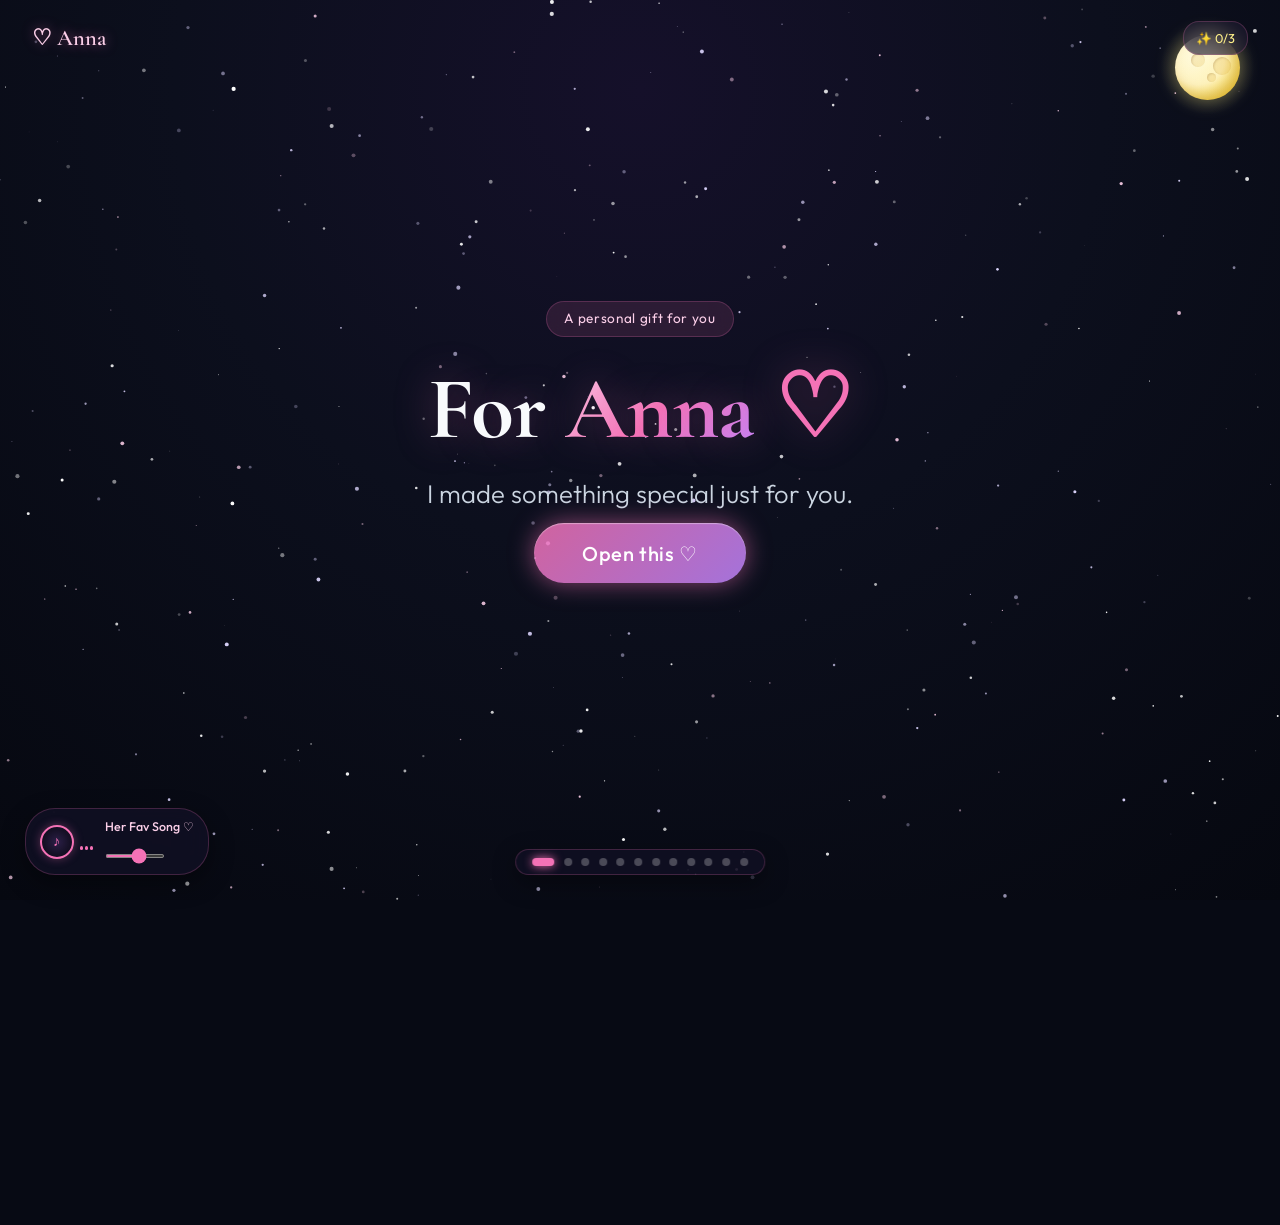
==== index.html @ 8886d435 "Add files via upload" ====
<!DOCTYPE html>
<html lang="en">
<head>
  <meta charset="UTF-8">
  <meta name="viewport" content="width=device-width, initial-scale=1.0, maximum-scale=5.0">
  <meta name="description" content="A romantic interactive universe created with love for Anna.">
  <title>For Anna ♡</title>

  
  <link rel="preconnect" href="https://fonts.googleapis.com">
  <link rel="preconnect" href="https://fonts.gstatic.com" crossorigin>
  <link href="https://fonts.googleapis.com/css2?family=Cormorant+Garamond:ital,wght@0,400;0,600;0,700;1,400&family=Outfit:wght@300;400;500;600&family=Sacramento&display=swap" rel="stylesheet">

  <link rel="stylesheet" href="style.css">
  <link rel="icon" href="data:image/svg+xml,<svg xmlns='http://www.w3.org/2000/svg' viewBox='0 0 100 100'><text y='.9em' font-size='90'>💖</text></svg>">
</head>
<body>

  
  <canvas id="universe-canvas" aria-hidden="true"></canvas>

  
  <div class="ambient-moon" id="global-moon" title="Click me..." role="button" tabindex="0" aria-label="Glowing Moon">
    <div class="moon-body">
      <div class="crater c1"></div>
      <div class="crater c2"></div>
      <div class="crater c3"></div>
    </div>
    <div class="moon-halo"></div>
    <div class="moon-easter-sparkle" id="moon-sparkle"></div>
  </div>

  
  <header class="site-header" id="site-header">
    <div class="header-left">
      <span class="header-logo" id="header-logo" title="Our little universe">♡ <span class="gf-name-slot">Anna</span></span>
    </div>
    <div class="header-right">
      <button class="nav-btn prev-btn hidden" id="prev-scene-btn" aria-label="Previous scene" title="Go back">
        <svg viewBox="0 0 24 24" width="18" height="18" fill="none" stroke="currentColor" stroke-width="2" stroke-linecap="round" stroke-linejoin="round">
          <polyline points="15 18 9 12 15 6"></polyline>
        </svg>
        <span>Back</span>
      </button>
      <div class="easter-tracker" id="easter-tracker" title="Secret Easter eggs discovered">
        <span>✨</span> <span id="easter-count">0</span>/3
      </div>
    </div>
  </header>

  
  <div class="music-player" id="music-player" aria-label="Background Music Player">
    <div class="music-disc-wrap" id="music-toggle-btn" role="button" tabindex="0" aria-label="Play or pause music" title="Toggle music">
      <div class="music-disc" id="music-disc">
        <span class="disc-heart">♪</span>
      </div>
      <div class="equalizer-bars" id="equalizer-bars">
        <span class="bar b1"></span>
        <span class="bar b2"></span>
        <span class="bar b3"></span>
      </div>
    </div>
    <div class="music-details" id="music-details">
      <span class="song-title" id="song-title">Our Melody ♡</span>
      <div class="volume-slider-wrap">
        <input type="range" id="volume-slider" min="0" max="1" step="0.05" value="0.6" aria-label="Volume">
      </div>
    </div>
  </div>

  
  <audio id="bg-audio" preload="auto" loop></audio>

  
  <main id="scene-viewport">

    
    <section class="scene active" id="scene-landing" data-scene="1">
      <div class="scene-inner landing-inner">
        <div class="sparkle-badge">A personal gift for you</div>
        <h1 class="landing-title">
          For <span class="gf-name-slot text-gradient">Anna</span> <span class="heart-pulse">♡</span>
        </h1>
        <p class="landing-subtitle">I made something special just for you.</p>
        
        <button class="glow-button open-btn" id="start-experience-btn" aria-label="Open experience">
          <span class="btn-glow"></span>
          <span class="btn-text">Open this ♡</span>
        </button>
      </div>
    </section>

    
    <section class="scene" id="scene-hearts" data-scene="2">
      <div class="scene-inner">
        <div class="scene-heading-wrap">
          <span class="scene-kicker">Heart by heart</span>
          <h2 class="scene-title">
            <span class="text-gradient">Lovie</span><br>
            Do you know how much I love you?
          </h2>
          <p class="scene-desc">Click each tiles to reveal a little piece of my love.</p>
          <div class="hearts-counter" id="hearts-counter">
            Hearts revealed: <span id="hearts-clicked-count">0</span> / <span id="hearts-total-count">8</span>
          </div>
        </div>

        <div class="floating-hearts-grid" id="floating-hearts-grid">
          
        </div>

        <div class="scene-message-banner hidden" id="hearts-completed-banner">
          <p class="banner-text">Okay... We are Ready to move forward ♡</p>
          <button class="glow-button next-btn" id="hearts-next-btn">
            <span>Yayyyy Lessgooo! ♡</span>
          </button>
        </div>
      </div>
    </section>

    
    <section class="scene" id="scene-question" data-scene="3">
      <div class="scene-inner question-inner">
        <span class="scene-kicker">A very serious question</span>
        <h3 class="question-title">Will you stay with me forever?</h3>
        <p class="question-subtext">Take your time... though there's really only one right answer ദ്ദി( •̀⩊< )</p>

        <div class="buttons-arena" id="buttons-arena">
          <button class="glow-button choice-btn yes-btn" id="btn-yes" aria-label="Yes, I will stay with you">
            <span class="btn-glow"></span>
            <span class="btn-content">YES ♡</span>
          </button>

          <button class="choice-btn no-btn" id="btn-no" aria-label="No button (playful runaway)">
            NO
          </button>
        </div>

        
        <div class="celebration-box hidden" id="celebration-box">
          <div class="celebration-sparkles">
            <span class="kaomoji-face kaomoji-normal">( ˶• ⩊ •˶ ) ♡</span>
            <span class="kaomoji-face kaomoji-wink">  ( ˶• ⩊ < )✧ ♡</span>
          </div>
          <h3 class="celebration-title">Good choice. ♡</h3>
          <p class="celebration-text">I'd choose you too. Every single time.</p>
          <button class="glow-button next-btn" id="question-next-btn">
            <span>Awwwww →</span>
          </button>
        </div>
      </div>
    </section>

    
    <section class="scene" id="scene-night-sky" data-scene="4">
      <div class="scene-inner sky-inner">
        <div class="scene-heading-wrap">
          <span class="scene-kicker">Look up</span>
          <h2 class="scene-title">Our Starlight Universe</h2>
          <p class="scene-desc">The night sky is filled with quiet messages for you.</p>
        </div>

        
        <div class="constellation-arena" id="constellation-arena">
          <canvas id="constellation-canvas"></canvas>
          <div class="star-nodes-container" id="star-nodes-container">
            
          </div>
        </div>

        
        <div class="star-message-card hidden" id="star-message-card">
          <div class="star-card-glow"></div>
          <button class="card-close-btn" id="star-card-close" aria-label="Close message">✕</button>
          <div class="star-card-type" id="star-card-type">Starlight Whisper</div>
          <p class="star-card-text" id="star-card-text">"Click a star to read its secret."</p>
        </div>

        <div class="sky-nav-wrap">
          <button class="glow-button next-btn" id="sky-next-btn">
            <span>Walk with me into the night →</span>
          </button>
        </div>
      </div>
    </section>

    
    <section class="scene" id="scene-together" data-scene="5">
      <div class="scene-inner together-inner">
        <div class="scene-heading-wrap">
          <span class="scene-kicker">A quiet daydream</span>
          <h2 class="scene-title">If we were together right now...</h2>
          <p class="scene-desc">Touch anything around us to see what I'd do.</p>
        </div>

        
        <div class="park-landscape" id="park-landscape">
          
          <div class="park-hotspot hotspot-moon" data-target="moon" title="The Moon" role="button" tabindex="0">
            <span class="hotspot-pulse"></span>
            <span class="hotspot-label">🌙 Moon</span>
          </div>

          
          <div class="park-hotspot hotspot-stars" data-target="stars" title="The Night Sky" role="button" tabindex="0">
            <span class="hotspot-pulse"></span>
            <span class="hotspot-label">✨ Stars</span>
          </div>

          
          <div class="park-hotspot hotspot-lamp" data-target="lamp" title="The Lamppost" role="button" tabindex="0">
            <div class="lamp-light-cone"></div>
            <span class="hotspot-pulse"></span>
            <span class="hotspot-label">💡 Warm Lamp</span>
          </div>

          
          <div class="park-hotspot hotspot-bench" data-target="bench" title="The Bench" role="button" tabindex="0">
            <span class="hotspot-pulse"></span>
            <span class="hotspot-label">🪑 Our Bench</span>
          </div>

          
          <div class="park-hotspot hotspot-beside" data-target="beside" title="Beside Me" role="button" tabindex="0">
            <span class="hotspot-pulse"></span>
            <span class="hotspot-label">💫 Beside Me</span>
          </div>

          
          <div class="park-hotspot hotspot-flowers" data-target="flowers" title="Night Flowers" role="button" tabindex="0">
            <span class="hotspot-pulse"></span>
            <span class="hotspot-label">🌸 Night Blossoms</span>
          </div>

          
          <div class="park-illustration" aria-hidden="true">
            <svg class="park-svg" viewBox="0 0 600 320" preserveAspectRatio="xMidYMid meet">
              <defs>
                <linearGradient id="lampGlow" x1="0%" y1="0%" x2="0%" y2="100%">
                  <stop offset="0%" stop-color="#ffe699" stop-opacity="0.45"/>
                  <stop offset="100%" stop-color="#ffe699" stop-opacity="0"/>
                </linearGradient>
                <linearGradient id="groundGrad" x1="0%" y1="0%" x2="0%" y2="100%">
                  <stop offset="0%" stop-color="#161b33"/>
                  <stop offset="100%" stop-color="#0b0f19"/>
                </linearGradient>
              </defs>

              
              <path d="M0,240 Q150,220 300,235 T600,225 L600,320 L0,320 Z" fill="url(#groundGrad)"/>
              
              
              <path d="M120,245 L120,70 Q120,50 145,50 L155,50" stroke="#4a5568" stroke-width="4" fill="none" stroke-linecap="round"/>
              <ellipse cx="155" cy="50" rx="10" ry="6" fill="#ffe699"/>
              
              <polygon points="135,55 70,250 240,250 175,55" fill="url(#lampGlow)"/>

              
              <rect x="230" y="195" width="160" height="8" rx="3" fill="#8c6d58"/>
              <rect x="230" y="208" width="160" height="8" rx="3" fill="#755a46"/>
              <rect x="230" y="222" width="160" height="6" rx="2" fill="#5f4634"/>
              
              <rect x="245" y="222" width="6" height="28" fill="#3a4052"/>
              <rect x="370" y="222" width="6" height="28" fill="#3a4052"/>

              
              
              <ellipse cx="295" cy="168" rx="11" ry="12" fill="#1b213b"/>
              <path d="M280,180 Q295,178 308,180 L310,215 Q295,218 280,215 Z" fill="#1b213b"/>
              
              <path d="M285,190 Q305,183 325,188 Q332,192 328,198" stroke="#1b213b" stroke-width="5" fill="none" stroke-linecap="round"/>

              
              <ellipse cx="320" cy="172" rx="10" ry="11" fill="#2d2242"/>
              
              <path d="M322,165 Q335,175 330,195 Q325,190 322,175" fill="#2d2242"/>
              <path d="M308,183 Q320,180 332,183 L330,215 Q320,217 308,215 Z" fill="#2d2242"/>

              
              <circle cx="180" cy="180" r="2.5" fill="#ffe082" class="firefly ff1"/>
              <circle cx="210" cy="140" r="2" fill="#ffe082" class="firefly ff2"/>
              <circle cx="390" cy="170" r="2.5" fill="#ffe082" class="firefly ff3"/>
              <circle cx="430" cy="205" r="2" fill="#ffe082" class="firefly ff4"/>
              <circle cx="260" cy="130" r="1.5" fill="#ffe082" class="firefly ff5"/>

              
              <circle cx="170" cy="245" r="3" fill="#f472b6"/>
              <circle cx="185" cy="250" r="2.5" fill="#f9a8d4"/>
              <circle cx="420" cy="242" r="3" fill="#f472b6"/>
              <circle cx="435" cy="248" r="2.5" fill="#c084fc"/>
              <circle cx="450" cy="244" r="2.5" fill="#f9a8d4"/>
            </svg>
          </div>
        </div>

        
        <div class="whisper-box" id="whisper-box">
          <div class="whisper-icon" id="whisper-icon">✨</div>
          <div class="whisper-content">
            <h4 class="whisper-title" id="whisper-title">Touch something</h4>
            <p class="whisper-text" id="whisper-text">Tap the bench, the flowers, the sky, or the lamp above...</p>
          </div>
        </div>

        <div class="together-nav-wrap">
          <button class="glow-button next-btn" id="together-next-btn">
            <span>Look at my wishes for us →</span>
          </button>
        </div>
      </div>
    </section>

    
    <section class="scene" id="scene-bucket-list" data-scene="6">
      <div class="scene-inner">
        <div class="scene-heading-wrap">
          <span class="scene-kicker">Our Future Bucket List</span>
          <h2 class="scene-title">Things I want to do with you ♡</h2>
          <p class="scene-desc">Click each card to flip it and mark it as our promise.</p>
        </div>

        <div class="bucket-list-grid" id="bucket-list-grid">
          
        </div>

        <div class="bucket-nav-wrap">
          <button class="glow-button next-btn" id="bucket-next-btn">
            <span>What I adore about you →</span>
          </button>
        </div>
      </div>
    </section>

    
    <section class="scene" id="scene-favorite-things" data-scene="7">
      <div class="scene-inner">
        <div class="scene-heading-wrap">
          <span class="scene-kicker">Little details that mean a lot to me</span>
          <h2 class="scene-title">Things I adore about you ♡</h2>
          <p class="scene-desc">Click any card to read why it means so much to me.</p>
        </div>

        <div class="adore-grid" id="adore-grid">
          
        </div>

        <div class="adore-nav-wrap">
          <button class="glow-button next-btn" id="adore-next-btn">
            <span>Our little memories →</span>
          </button>
        </div>
      </div>
    </section>

    
    <section class="scene" id="scene-gallery" data-scene="8">
      <div class="scene-inner">
        <div class="scene-heading-wrap">
          <span class="scene-kicker">Keepsakes</span>
          <h2 class="scene-title">Pieces of us ♡</h2>
          <p class="scene-desc">Click any photo to see it up close.</p>
        </div>

        <div class="polaroid-gallery" id="polaroid-gallery">
          
        </div>

        
        <div class="lightbox-modal hidden" id="lightbox-modal" role="dialog" aria-modal="true" aria-label="Photo Lightbox">
          <div class="lightbox-backdrop" id="lightbox-backdrop"></div>
          <div class="lightbox-content">
            <button class="lightbox-close-btn" id="lightbox-close-btn" aria-label="Close photo">✕</button>
            <div class="lightbox-frame">
              <img id="lightbox-img" src="" alt="Expanded memory">
              <p class="lightbox-caption" id="lightbox-caption"></p>
            </div>
          </div>
        </div>

        <div class="gallery-nav-wrap">
          <button class="glow-button next-btn" id="gallery-next-btn">
            <span>A hidden secret... →</span>
          </button>
        </div>
      </div>
    </section>

    
    <section class="scene" id="scene-secret" data-scene="9">
      <div class="scene-inner secret-inner">
        <div class="scene-heading-wrap">
          <span class="scene-kicker">Top Secret</span>
          <h2 class="scene-title">There's something hidden here...</h2>
          <p class="scene-desc">A little lock that only someone who knows me can open.</p>
        </div>

        <div class="secret-box-card" id="secret-box-card">
          <div class="secret-icon-wrap" id="secret-lock-icon">
            <span class="lock-graphic">🔒</span>
          </div>

          
          <div class="secret-form" id="secret-form-container">
            <label for="secret-password-input" class="sr-only">Secret Password</label>
            <div class="input-wrap">
              <input type="text" id="secret-password-input" placeholder="Enter the secret password..." autocomplete="off" autocorrect="off" autocapitalize="off" spellcheck="false">
              <button class="glow-button submit-btn" id="secret-submit-btn">
                <span>Unlock ♡</span>
              </button>
            </div>
            <p class="secret-feedback" id="secret-feedback" aria-live="polite"></p>
            <button class="hint-btn" id="secret-hint-btn" type="button">Need a hint?</button>
          </div>

          
          <div class="secret-revealed-content hidden" id="secret-revealed-content">
            <div class="secret-sparkle-header">✨ The Secret has been Unlocked✨</div>
            <h3 class="secret-found-title">Hell yeahh.</h3>
            <div class="secret-letter-body" id="secret-letter-body">
              <p><span class="gf-name-slot">Anna</span>, you made it this far...</p>
              <p>It means you took the time to explore stuff in our little adventure hehe. That curiosity and patience is one of the many many reasons I fell for you.</p>
              <p>You are my favorite part of the boring world, my princess, my safe haven and my greatest treasure. I love you in a way that would actually worry a therapist and thrill a poet</p>
            </div>
            <div class="secret-heart-bloom">💖</div>
          </div>
        </div>

        <div class="secret-nav-wrap">
          <button class="glow-button next-btn" id="secret-next-btn">
            <span>Read my letter to you →</span>
          </button>
        </div>
      </div>
    </section>

    
    <section class="scene" id="scene-letter" data-scene="10">
      <div class="scene-inner letter-inner">
        <div class="letter-paper" id="letter-paper">
          <div class="letter-seal">♡</div>
          <h2 class="letter-header">For <span class="gf-name-slot">Anna</span> ♡</h2>
          
          <div class="letter-body" id="letter-body">
            
          </div>

          <div class="letter-signature">
            <p class="sig-thankyou">Thank you for being you.</p>
            <p class="sig-name">— <span class="my-name-slot">YOUR_NAME</span> ♡</p>
          </div>
        </div>

        <div class="letter-nav-wrap">
          <button class="glow-button hug-trigger-btn" id="letter-next-btn">
            <span class="btn-glow"></span>
            <span class="btn-text">Come here 🫂</span>
          </button>
        </div>
      </div>
    </section>

    
    <section class="scene" id="scene-hug" data-scene="11">
      <div class="scene-inner hug-inner">
        
        <div class="warm-hug-aura" id="warm-hug-aura"></div>

        
        <div class="hug-animation-stage" id="hug-stage">
          <div class="hug-silhouette boy-sil" id="sil-boy">
            <svg viewBox="0 0 100 160" width="90" height="150">
              <ellipse cx="50" cy="30" rx="16" ry="18" fill="currentColor"/>
              <path d="M25,50 Q50,45 75,50 L80,120 Q50,125 20,120 Z" fill="currentColor"/>
              
              <path d="M70,60 Q95,75 85,95" stroke="currentColor" stroke-width="12" fill="none" stroke-linecap="round"/>
            </svg>
          </div>

          <div class="hug-heart-center" id="hug-heart-center">
            <span class="giant-heart">💖</span>
          </div>

          <div class="hug-silhouette girl-sil" id="sil-girl">
            <svg viewBox="0 0 100 160" width="90" height="150">
              <ellipse cx="50" cy="32" rx="15" ry="17" fill="currentColor"/>
              
              <path d="M35,25 Q20,40 30,70 Q45,65 38,40" fill="currentColor"/>
              <path d="M28,52 Q50,48 72,52 L76,120 Q50,124 24,120 Z" fill="currentColor"/>
              
              <path d="M30,60 Q5,75 15,95" stroke="currentColor" stroke-width="12" fill="none" stroke-linecap="round"/>
            </svg>
          </div>
        </div>

        <div class="hug-text-wrap" id="hug-text-wrap">
          <h2 class="hug-title">Consider this a very long hug.</h2>
          <p class="hug-subtitle">I love you so much, <span class="gf-name-slot">Anna</span>. ♡</p>
        </div>

        <div class="hug-nav-wrap">
          <button class="glow-button next-btn" id="hug-next-btn">
            <span>Stay in this moment →</span>
          </button>
        </div>
      </div>
    </section>

    
    <section class="scene" id="scene-epilogue" data-scene="12">
      <div class="scene-inner epilogue-inner">
        <div class="epilogue-sequence">
          <p class="epilogue-line l1">That's all...</p>
          <p class="epilogue-line l2">For now. ♡</p>
          <p class="epilogue-line l3">There's so much more i want to express slowly.</p>
          <p class="epilogue-greeting" id="epilogue-greeting">
            I Love You So Much, <span class="gf-name-slot">Anna</span>. ♡
          </p>
        </div>

        <div class="epilogue-actions">
          <button class="replay-button" id="replay-btn" aria-label="Replay experience">
            <svg viewBox="0 0 24 24" width="20" height="20" fill="none" stroke="currentColor" stroke-width="2" stroke-linecap="round" stroke-linejoin="round">
              <path d="M3 12a9 9 0 1 0 9-9 9.75 9.75 0 0 0-6.74 2.74L3 8"></path>
              <path d="M3 3v5h5"></path>
            </svg>
            <span>Replay from the beginning</span>
          </button>
        </div>
      </div>
    </section>

  </main>

  
  <nav class="scene-nav" id="scene-nav" aria-label="Scene progress">
    <div class="nav-track" id="nav-track">
      
    </div>
  </nav>

  
  <div class="toast-notification hidden" id="toast-notification" role="status" aria-live="polite">
    <span class="toast-icon">✨</span>
    <span class="toast-message" id="toast-message">Secret discovered!</span>
  </div>

  <script src="script.js"></script>
</body>
</html>
---- style.css ----
:root {
  
  --bg-deep: #070a14;
  --bg-night: #0c1022;
  --bg-purple: #141029;
  --bg-card: rgba(20, 22, 44, 0.65);
  --bg-card-hover: rgba(28, 30, 60, 0.8);
  --bg-glass-border: rgba(244, 114, 182, 0.22);
  --bg-glass-border-hover: rgba(244, 114, 182, 0.45);

  
  --rose-primary: #f472b6;
  --rose-glow: rgba(244, 114, 182, 0.55);
  --rose-deep: #db2777;
  --lavender: #c084fc;
  --lavender-glow: rgba(192, 132, 252, 0.45);
  --moon-gold: #fef08a;
  --moon-white: #fffdf5;
  --moon-glow: rgba(254, 240, 138, 0.4);
  
  
  --text-main: #f8fafc;
  --text-sub: #cbd5e1;
  --text-muted: #94a3b8;
  --text-romantic: #fbcfe8;

  
  --font-serif: 'Cormorant Garamond', Georgia, serif;
  --font-sans: 'Outfit', -apple-system, BlinkMacSystemFont, "Segoe UI", Roboto, sans-serif;
  --font-script: 'Sacramento', cursive;

  
  --trans-fast: 0.25s cubic-bezier(0.4, 0, 0.2, 1);
  --trans-medium: 0.5s cubic-bezier(0.16, 1, 0.3, 1);
  --trans-slow: 0.9s cubic-bezier(0.16, 1, 0.3, 1);

  
  --shadow-glow: 0 0 35px var(--rose-glow);
  --shadow-card: 0 10px 30px -10px rgba(0, 0, 0, 0.5), 0 0 1px 1px var(--bg-glass-border);
}



*, *::before, *::after {
  box-sizing: border-box;
  margin: 0;
  padding: 0;
}

html, body {
  width: 100%;
  height: 100%;
  overflow-x: hidden;
  background-color: var(--bg-deep);
  color: var(--text-main);
  font-family: var(--font-sans);
  line-height: 1.6;
  -webkit-font-smoothing: antialiased;
  -moz-osx-font-smoothing: grayscale;
}

body {
  position: relative;
  min-height: 100vh;
  display: flex;
  flex-direction: column;
}


.sr-only {
  position: absolute;
  width: 1px;
  height: 1px;
  padding: 0;
  margin: -1px;
  overflow: hidden;
  clip: rect(0, 0, 0, 0);
  border: 0;
}


.hidden {
  display: none !important;
}


.text-gradient {
  background: linear-gradient(135deg, #fbcfe8 0%, #f472b6 50%, #c084fc 100%);
  -webkit-background-clip: text;
  -webkit-text-fill-color: transparent;
  display: inline-block;
}



#universe-canvas {
  position: fixed;
  top: 0;
  left: 0;
  width: 100vw;
  height: 100vh;
  z-index: 0;
  pointer-events: none;
  background: radial-gradient(circle at 50% 10%, #15102a 0%, #0c0f1d 45%, #060810 100%);
}



.ambient-moon {
  position: fixed;
  top: 35px;
  right: 40px;
  width: 65px;
  height: 65px;
  border-radius: 50%;
  z-index: 11;
  cursor: pointer;
  transition: transform var(--trans-medium), filter var(--trans-medium);
  outline: none;
}

.ambient-moon:hover, .ambient-moon:focus-visible {
  transform: scale(1.1);
  filter: drop-shadow(0 0 25px rgba(254, 240, 138, 0.8));
}

.moon-body {
  width: 100%;
  height: 100%;
  border-radius: 50%;
  background: radial-gradient(circle at 35% 35%, #fffdf0 0%, #fef3c7 45%, #fde047 80%, #ca8a04 100%);
  box-shadow: inset -6px -6px 12px rgba(161, 98, 7, 0.35), 0 0 20px rgba(254, 240, 138, 0.4);
  position: relative;
  overflow: hidden;
}

.crater {
  position: absolute;
  border-radius: 50%;
  background: rgba(202, 138, 4, 0.18);
  box-shadow: inset 1px 1px 2px rgba(113, 63, 18, 0.25);
}

.crater.c1 { width: 14px; height: 14px; top: 18px; left: 16px; }
.crater.c2 { width: 9px; height: 9px; top: 38px; left: 32px; }
.crater.c3 { width: 18px; height: 18px; top: 22px; left: 38px; }

.moon-halo {
  position: absolute;
  top: -15px;
  left: -15px;
  width: calc(100% + 30px);
  height: calc(100% + 30px);
  border-radius: 50%;
  background: radial-gradient(circle, rgba(254, 240, 138, 0.25) 0%, rgba(254, 240, 138, 0) 70%);
  pointer-events: none;
  animation: moonPulse 6s ease-in-out infinite alternate;
}

.moon-easter-sparkle {
  position: absolute;
  top: 50%;
  left: 50%;
  transform: translate(-50%, -50%);
  pointer-events: none;
}

@keyframes moonPulse {
  0% { transform: scale(0.95); opacity: 0.6; }
  100% { transform: scale(1.15); opacity: 1; }
}



.site-header {
  position: fixed;
  top: 0;
  left: 0;
  width: 100%;
  padding: 1.25rem 2rem;
  display: flex;
  justify-content: space-between;
  align-items: center;
  z-index: 50;
  pointer-events: none;
}

.header-left, .header-right {
  display: flex;
  align-items: center;
  gap: 1rem;
  pointer-events: auto;
}

.header-logo {
  font-family: var(--font-serif);
  font-size: 1.4rem;
  font-weight: 600;
  color: var(--text-romantic);
  text-shadow: 0 0 12px var(--rose-glow);
  cursor: pointer;
  user-select: none;
  transition: transform var(--trans-fast);
}

.header-logo:hover {
  transform: scale(1.05);
}

.nav-btn {
  background: rgba(25, 23, 48, 0.6);
  border: 1px solid var(--bg-glass-border);
  color: var(--text-sub);
  padding: 0.45rem 0.9rem;
  border-radius: 20px;
  font-family: var(--font-sans);
  font-size: 0.85rem;
  display: flex;
  align-items: center;
  gap: 0.35rem;
  cursor: pointer;
  backdrop-filter: blur(12px);
  -webkit-backdrop-filter: blur(12px);
  transition: all var(--trans-fast);
}

.nav-btn:hover {
  color: var(--text-main);
  border-color: var(--rose-primary);
  background: rgba(45, 30, 70, 0.8);
  box-shadow: 0 0 15px rgba(244, 114, 182, 0.3);
}

.easter-tracker {
  background: rgba(25, 23, 48, 0.6);
  border: 1px solid var(--bg-glass-border);
  padding: 0.35rem 0.75rem;
  border-radius: 16px;
  font-size: 0.8rem;
  color: var(--moon-gold);
  backdrop-filter: blur(12px);
  user-select: none;
  cursor: help;
}



.music-player {
  position: fixed;
  bottom: 25px;
  left: 25px;
  z-index: 50;
  display: flex;
  align-items: center;
  gap: 0.75rem;
  background: rgba(18, 16, 38, 0.75);
  border: 1px solid var(--bg-glass-border);
  padding: 0.5rem 0.85rem;
  border-radius: 30px;
  backdrop-filter: blur(14px);
  -webkit-backdrop-filter: blur(14px);
  box-shadow: 0 8px 25px rgba(0, 0, 0, 0.4);
  transition: border-color var(--trans-fast), transform var(--trans-fast);
}

.music-player:hover {
  border-color: var(--rose-primary);
  transform: translateY(-2px);
}

.music-disc-wrap {
  position: relative;
  display: flex;
  align-items: center;
  gap: 0.4rem;
  cursor: pointer;
  outline: none;
}

.music-disc {
  width: 34px;
  height: 34px;
  border-radius: 50%;
  background: radial-gradient(circle, #2b1f47 0%, #151025 60%, #0d0a18 100%);
  border: 2px solid var(--rose-primary);
  display: flex;
  align-items: center;
  justify-content: center;
  color: var(--rose-primary);
  font-size: 0.9rem;
  box-shadow: 0 0 10px rgba(244, 114, 182, 0.35);
  transition: transform 0.3s ease;
}

.music-player.playing .music-disc {
  animation: spinDisc 4s linear infinite;
}

@keyframes spinDisc {
  from { transform: rotate(0deg); }
  to { transform: rotate(360deg); }
}

.equalizer-bars {
  display: flex;
  align-items: flex-end;
  gap: 2px;
  height: 16px;
}

.equalizer-bars .bar {
  width: 3px;
  background: var(--rose-primary);
  border-radius: 2px;
  height: 4px;
  transition: height 0.2s ease;
}

.music-player.playing .equalizer-bars .b1 { animation: eqBounce 0.8s ease-in-out infinite alternate; }
.music-player.playing .equalizer-bars .b2 { animation: eqBounce 1.1s ease-in-out infinite 0.2s alternate; }
.music-player.playing .equalizer-bars .b3 { animation: eqBounce 0.7s ease-in-out infinite 0.4s alternate; }

@keyframes eqBounce {
  0% { height: 4px; }
  100% { height: 16px; }
}

.music-details {
  display: flex;
  flex-direction: column;
  gap: 0.2rem;
}

.song-title {
  font-size: 0.78rem;
  font-weight: 500;
  color: var(--text-romantic);
  white-space: nowrap;
}

.volume-slider-wrap input[type="range"] {
  width: 60px;
  height: 4px;
  accent-color: var(--rose-primary);
  cursor: pointer;
}



#scene-viewport {
  position: relative;
  flex: 1;
  width: 100%;
  min-height: 100vh;
  z-index: 10;
  display: flex;
  align-items: center;
  justify-content: center;
}

.scene {
  position: absolute;
  top: 0;
  left: 0;
  width: 100%;
  min-height: 100vh;
  display: flex;
  align-items: center;
  justify-content: center;
  padding: 5rem 1.5rem 6rem;
  opacity: 0;
  pointer-events: none;
  transform: translateY(20px) scale(0.98);
  transition: opacity var(--trans-slow), transform var(--trans-slow);
  visibility: hidden;
}

.scene.active {
  opacity: 1;
  pointer-events: auto;
  transform: translateY(0) scale(1);
  visibility: visible;
  position: relative;
}

.scene-inner {
  width: 100%;
  max-width: 960px;
  margin: 0 auto;
  display: flex;
  flex-direction: column;
  align-items: center;
  text-align: center;
  position: relative;
}


.scene-kicker {
  font-family: var(--font-sans);
  font-size: 0.85rem;
  text-transform: uppercase;
  letter-spacing: 0.18em;
  color: var(--rose-primary);
  margin-bottom: 0.5rem;
  display: inline-block;
}

.scene-title {
  font-family: var(--font-serif);
  font-size: clamp(2rem, 5vw, 3.4rem);
  font-weight: 700;
  color: var(--text-main);
  line-height: 1.2;
  margin-bottom: 0.75rem;
  text-shadow: 0 0 25px rgba(244, 114, 182, 0.25);
}

.scene-desc {
  font-size: clamp(1rem, 2vw, 1.2rem);
  color: var(--text-sub);
  max-width: 600px;
  margin: 0 auto 2rem;
}



.glow-button {
  position: relative;
  background: linear-gradient(135deg, rgba(244, 114, 182, 0.85) 0%, rgba(192, 132, 252, 0.85) 100%);
  color: #ffffff;
  border: none;
  padding: 0.9rem 2.2rem;
  border-radius: 50px;
  font-family: var(--font-sans);
  font-size: 1.1rem;
  font-weight: 500;
  letter-spacing: 0.03em;
  cursor: pointer;
  box-shadow: 0 0 25px var(--rose-glow), inset 0 1px 1px rgba(255, 255, 255, 0.4);
  transition: all var(--trans-medium);
  outline: none;
  overflow: hidden;
  display: inline-flex;
  align-items: center;
  justify-content: center;
  gap: 0.5rem;
}

.glow-button:hover, .glow-button:focus-visible {
  transform: translateY(-3px) scale(1.03);
  box-shadow: 0 0 40px rgba(244, 114, 182, 0.8), inset 0 1px 2px rgba(255, 255, 255, 0.6);
}

.glow-button:active {
  transform: translateY(1px) scale(0.98);
}

.glow-button .btn-glow {
  position: absolute;
  top: -50%;
  left: -50%;
  width: 200%;
  height: 200%;
  background: radial-gradient(circle, rgba(255, 255, 255, 0.3) 0%, rgba(255, 255, 255, 0) 65%);
  pointer-events: none;
  opacity: 0;
  transition: opacity 0.3s;
}

.glow-button:hover .btn-glow {
  opacity: 1;
}


.next-btn {
  margin-top: 2rem;
  font-size: 1rem;
  padding: 0.75rem 1.8rem;
}



.landing-inner {
  padding: 2rem 1rem;
}

.sparkle-badge {
  background: rgba(244, 114, 182, 0.12);
  border: 1px solid var(--bg-glass-border);
  color: var(--text-romantic);
  font-size: 0.85rem;
  padding: 0.4rem 1.1rem;
  border-radius: 30px;
  margin-bottom: 1.5rem;
  letter-spacing: 0.05em;
  backdrop-filter: blur(10px);
  animation: floatSoft 4s ease-in-out infinite alternate;
}

.landing-title {
  font-family: var(--font-serif);
  font-size: clamp(3rem, 8vw, 5.5rem);
  font-weight: 700;
  letter-spacing: -0.01em;
  margin-bottom: 1rem;
  line-height: 1.1;
  text-shadow: 0 0 40px rgba(244, 114, 182, 0.35);
}

.heart-pulse {
  display: inline-block;
  color: var(--rose-primary);
  animation: heartThrob 2s ease-in-out infinite;
}

.landing-subtitle {
  font-size: clamp(1.2rem, 3vw, 1.6rem);
  color: var(--text-sub);
  margin-bottom: 0.5rem;
  font-weight: 300;
}

.landing-hint {
  font-size: 0.95rem;
  color: var(--text-muted);
  margin-bottom: 2.75rem;
  font-style: italic;
}

.open-btn {
  font-size: 1.25rem;
  padding: 1.1rem 3rem;
  animation: pulseGlow 3s infinite;
}

@keyframes floatSoft {
  0% { transform: translateY(0); }
  100% { transform: translateY(-6px); }
}

@keyframes heartThrob {
  0%, 100% { transform: scale(1); }
  25% { transform: scale(1.18); }
  40% { transform: scale(1.05); }
  60% { transform: scale(1.15); }
}

@keyframes pulseGlow {
  0%, 100% { box-shadow: 0 0 25px var(--rose-glow); }
  50% { box-shadow: 0 0 50px rgba(244, 114, 182, 0.9), 0 0 80px rgba(192, 132, 252, 0.4); }
}



.hearts-counter {
  background: rgba(244, 114, 182, 0.15);
  border: 1px solid var(--bg-glass-border);
  color: var(--text-romantic);
  font-size: 0.95rem;
  font-weight: 500;
  padding: 0.4rem 1.2rem;
  border-radius: 20px;
  display: inline-block;
  margin-bottom: 2rem;
}

.floating-hearts-grid {
  display: grid;
  grid-template-columns: repeat(auto-fit, minmax(260px, 1fr));
  gap: 1.5rem;
  width: 100%;
  max-width: 900px;
  margin-bottom: 2.5rem;
}

.love-heart-card {
  background: var(--bg-card);
  border: 1px solid var(--bg-glass-border);
  border-radius: 18px;
  padding: 1.5rem;
  display: flex;
  flex-direction: column;
  align-items: center;
  text-align: center;
  cursor: pointer;
  backdrop-filter: blur(14px);
  -webkit-backdrop-filter: blur(14px);
  transition: all var(--trans-medium);
  position: relative;
  overflow: hidden;
  box-shadow: var(--shadow-card);
}

.love-heart-card:hover {
  transform: translateY(-5px);
  border-color: var(--rose-primary);
  background: var(--bg-card-hover);
  box-shadow: 0 12px 30px -5px rgba(244, 114, 182, 0.25);
}

.love-heart-card .heart-icon-slot {
  font-size: 2.4rem;
  margin-bottom: 0.75rem;
  display: inline-block;
  transition: transform 0.4s cubic-bezier(0.175, 0.885, 0.32, 1.275);
}

.love-heart-card:hover .heart-icon-slot {
  transform: scale(1.2) rotate(6deg);
}

.love-heart-card .heart-unclicked-prompt {
  font-size: 0.95rem;
  color: var(--text-sub);
  font-weight: 400;
  transition: opacity 0.3s;
}

.love-heart-card .heart-revealed-msg {
  display: none;
  font-family: var(--font-serif);
  font-size: 1.2rem;
  color: var(--text-romantic);
  line-height: 1.4;
  animation: fadeInPop 0.5s ease forwards;
}

.love-heart-card.revealed {
  border-color: var(--rose-primary);
  background: rgba(38, 22, 58, 0.75);
  box-shadow: 0 0 25px rgba(244, 114, 182, 0.35);
}

.love-heart-card.revealed .heart-unclicked-prompt {
  display: none;
}

.love-heart-card.revealed .heart-revealed-msg {
  display: block;
}

.scene-message-banner {
  background: rgba(25, 23, 50, 0.8);
  border: 1px solid var(--rose-primary);
  border-radius: 20px;
  padding: 1.5rem 2rem;
  backdrop-filter: blur(16px);
  box-shadow: 0 0 35px var(--rose-glow);
  animation: fadeInPop 0.6s ease forwards;
}

.banner-text {
  font-family: var(--font-serif);
  font-size: 1.5rem;
  color: var(--text-romantic);
  margin-bottom: 1rem;
}

@keyframes fadeInPop {
  0% { opacity: 0; transform: scale(0.92); }
  100% { opacity: 1; transform: scale(1); }
}



.question-inner {
  position: relative;
  min-height: 480px;
  display: flex;
  flex-direction: column;
  justify-content: center;
  align-items: center;
}

.question-pretitle {
  font-family: var(--font-serif);
  font-size: 2.2rem;
  color: var(--text-romantic);
  margin-bottom: 0.25rem;
}

.question-title {
  font-family: var(--font-serif);
  font-size: clamp(2.4rem, 6vw, 4rem);
  font-weight: 700;
  color: var(--text-main);
  margin-bottom: 0.75rem;
  line-height: 1.2;
}

.question-subtext {
  font-size: 1.1rem;
  color: var(--text-sub);
  margin-bottom: 3.5rem;
}

.buttons-arena {
  position: relative;
  width: 100%;
  max-width: 500px;
  min-height: 160px;
  display: flex;
  align-items: center;
  justify-content: center;
  gap: 2.5rem;
}

.choice-btn {
  font-family: var(--font-sans);
  font-size: 1.25rem;
  font-weight: 600;
  border-radius: 50px;
  padding: 1rem 2.8rem;
  cursor: pointer;
  transition: transform var(--trans-fast), box-shadow var(--trans-fast), background var(--trans-fast);
  outline: none;
}

.yes-btn {
  background: linear-gradient(135deg, #f43f5e 0%, #ec4899 50%, #d946ef 100%);
  color: #ffffff;
  border: none;
  box-shadow: 0 0 30px rgba(244, 63, 94, 0.6);
  z-index: 10;
}

.yes-btn:hover {
  transform: scale(1.12);
  box-shadow: 0 0 50px rgba(244, 63, 94, 0.9);
}

.no-btn {
  background: rgba(30, 27, 50, 0.85);
  border: 1px solid rgba(255, 255, 255, 0.2);
  color: var(--text-muted);
  box-shadow: 0 4px 15px rgba(0, 0, 0, 0.3);
  z-index: 20;
  user-select: none;
  touch-action: none;
}

.celebration-box {
  background: rgba(22, 19, 44, 0.88);
  border: 1px solid var(--rose-primary);
  border-radius: 24px;
  padding: 2.5rem 3rem;
  backdrop-filter: blur(20px);
  box-shadow: 0 0 60px var(--rose-glow);
  text-align: center;
  animation: celebrationZoom 0.6s cubic-bezier(0.175, 0.885, 0.32, 1.275) forwards;
  z-index: 30;
}

.celebration-sparkles {
  font-size: clamp(1.8rem, 4vw, 2.3rem);
  margin-bottom: 0.75rem;
  display: flex;
  align-items: center;
  justify-content: center;
  position: relative;
  min-height: 2.8rem;
  color: var(--text-romantic);
}

.kaomoji-face {
  position: absolute;
  white-space: nowrap;
  user-select: none;
  line-height: 1;
}

.kaomoji-normal {
  animation: kaomojiNormal 2s infinite ease-in-out;
}

.kaomoji-wink {
  animation: kaomojiWink 2s infinite ease-in-out;
}

@keyframes kaomojiNormal {
  0%, 45% {
    opacity: 1;
    transform: scale(1);
    filter: drop-shadow(0 0 12px rgba(244, 114, 182, 0.45));
  }
  50%, 95% {
    opacity: 0;
    transform: scale(0.96);
    filter: drop-shadow(0 0 0px transparent);
  }
  100% {
    opacity: 1;
    transform: scale(1);
    filter: drop-shadow(0 0 12px rgba(244, 114, 182, 0.45));
  }
}

@keyframes kaomojiWink {
  0%, 45% {
    opacity: 0;
    transform: scale(0.96);
    filter: drop-shadow(0 0 0px transparent);
  }
  50%, 95% {
    opacity: 1;
    transform: scale(1);
    filter: drop-shadow(0 0 12px rgba(244, 114, 182, 0.45));
  }
  100% {
    opacity: 0;
    transform: scale(0.96);
    filter: drop-shadow(0 0 0px transparent);
  }
}

.celebration-title {
  font-family: var(--font-serif);
  font-size: 2.5rem;
  color: var(--rose-primary);
  margin-bottom: 0.5rem;
}

.celebration-text {
  font-size: 1.25rem;
  color: var(--text-main);
  margin-bottom: 1.8rem;
}

@keyframes celebrationZoom {
  0% { opacity: 0; transform: scale(0.7); }
  100% { opacity: 1; transform: scale(1); }
}



.sky-inner {
  position: relative;
  width: 100%;
}

.constellation-arena {
  position: relative;
  width: 100%;
  max-width: 820px;
  height: 420px;
  margin: 1.5rem auto;
  border-radius: 24px;
  background: radial-gradient(circle at 50% 50%, rgba(26, 21, 55, 0.6) 0%, rgba(10, 12, 28, 0.8) 100%);
  border: 1px solid var(--bg-glass-border);
  box-shadow: inset 0 0 40px rgba(0, 0, 0, 0.6), 0 10px 30px rgba(0, 0, 0, 0.4);
  overflow: hidden;
}

#constellation-canvas {
  position: absolute;
  top: 0;
  left: 0;
  width: 100%;
  height: 100%;
  pointer-events: none;
}

.star-nodes-container {
  position: absolute;
  top: 0;
  left: 0;
  width: 100%;
  height: 100%;
}

.star-node {
  position: absolute;
  width: 36px;
  height: 36px;
  border-radius: 50%;
  display: flex;
  align-items: center;
  justify-content: center;
  cursor: pointer;
  outline: none;
  transform: translate(-50%, -50%);
  transition: transform var(--trans-fast);
}

.star-node:hover, .star-node:focus-visible {
  transform: translate(-50%, -50%) scale(1.35);
}

.star-core {
  width: 12px;
  height: 12px;
  border-radius: 50%;
  background: #ffffff;
  box-shadow: 0 0 15px var(--rose-primary), 0 0 30px var(--lavender);
  animation: starTwinkle 2.5s ease-in-out infinite alternate;
}

.star-halo {
  position: absolute;
  width: 28px;
  height: 28px;
  border-radius: 50%;
  border: 1px dashed rgba(244, 114, 182, 0.5);
  animation: rotateSlow 8s linear infinite;
}

@keyframes starTwinkle {
  0% { transform: scale(0.85); opacity: 0.7; }
  100% { transform: scale(1.25); opacity: 1; box-shadow: 0 0 25px #ffffff, 0 0 45px var(--rose-primary); }
}

@keyframes rotateSlow {
  from { transform: rotate(0deg); }
  to { transform: rotate(360deg); }
}

.star-message-card {
  position: relative;
  background: rgba(22, 19, 44, 0.88);
  border: 1px solid var(--rose-primary);
  border-radius: 20px;
  padding: 1.5rem 2rem;
  max-width: 600px;
  margin: 1.5rem auto 0;
  backdrop-filter: blur(16px);
  box-shadow: 0 0 35px var(--rose-glow);
  text-align: center;
  animation: fadeInPop 0.4s ease forwards;
}

.card-close-btn {
  position: absolute;
  top: 12px;
  right: 16px;
  background: none;
  border: none;
  color: var(--text-muted);
  font-size: 1.1rem;
  cursor: pointer;
  transition: color var(--trans-fast);
}

.card-close-btn:hover {
  color: var(--text-main);
}

.star-card-type {
  font-size: 0.85rem;
  color: var(--rose-primary);
  letter-spacing: 0.1em;
  text-transform: uppercase;
  margin-bottom: 0.5rem;
}

.star-card-text {
  font-family: var(--font-serif);
  font-size: 1.35rem;
  color: var(--text-main);
  line-height: 1.4;
}



.park-landscape {
  position: relative;
  width: 100%;
  max-width: 780px;
  height: 380px;
  margin: 1.5rem auto;
  border-radius: 24px;
  background: linear-gradient(180deg, #0d122b 0%, #15102a 60%, #1c1538 100%);
  border: 1px solid var(--bg-glass-border);
  overflow: hidden;
  box-shadow: 0 15px 40px rgba(0, 0, 0, 0.5);
}

.park-illustration {
  position: absolute;
  top: 0;
  left: 0;
  width: 100%;
  height: 100%;
}

.park-svg {
  width: 100%;
  height: 100%;
}


.firefly {
  animation: fireflyFloat 4s ease-in-out infinite alternate;
}
.ff1 { animation-delay: 0.2s; }
.ff2 { animation-delay: 1.2s; }
.ff3 { animation-delay: 0.7s; }
.ff4 { animation-delay: 2.1s; }
.ff5 { animation-delay: 1.6s; }

@keyframes fireflyFloat {
  0% { transform: translate(0, 0); opacity: 0.3; }
  50% { opacity: 1; }
  100% { transform: translate(12px, -15px); opacity: 0.4; }
}


.park-hotspot {
  position: absolute;
  z-index: 10;
  cursor: pointer;
  display: flex;
  align-items: center;
  gap: 0.4rem;
  background: rgba(18, 16, 36, 0.75);
  border: 1px solid var(--bg-glass-border);
  padding: 0.35rem 0.75rem;
  border-radius: 20px;
  backdrop-filter: blur(10px);
  transition: all var(--trans-fast);
  outline: none;
}

.park-hotspot:hover, .park-hotspot:focus-visible {
  border-color: var(--rose-primary);
  background: rgba(45, 25, 65, 0.9);
  transform: scale(1.08);
  box-shadow: 0 0 20px rgba(244, 114, 182, 0.5);
}

.hotspot-pulse {
  width: 8px;
  height: 8px;
  border-radius: 50%;
  background: var(--rose-primary);
  box-shadow: 0 0 8px var(--rose-primary);
  animation: heartThrob 1.8s infinite;
}

.hotspot-label {
  font-size: 0.8rem;
  font-weight: 500;
  color: var(--text-main);
  white-space: nowrap;
}


.hotspot-moon { top: 22px; right: 28px; }
.hotspot-stars { top: 35px; left: 35px; }
.hotspot-lamp { top: 85px; left: 145px; }
.hotspot-bench { bottom: 65px; left: 290px; }
.hotspot-beside { bottom: 105px; right: 180px; }
.hotspot-flowers { bottom: 25px; left: 140px; }

.whisper-box {
  background: rgba(22, 19, 44, 0.88);
  border: 1px solid var(--rose-primary);
  border-radius: 20px;
  padding: 1.25rem 2rem;
  max-width: 620px;
  margin: 1.25rem auto 0;
  backdrop-filter: blur(16px);
  box-shadow: 0 0 35px var(--rose-glow);
  display: flex;
  align-items: center;
  gap: 1.2rem;
  text-align: left;
  transition: all var(--trans-fast);
}

.whisper-icon {
  font-size: 2.2rem;
  flex-shrink: 0;
}

.whisper-title {
  font-family: var(--font-serif);
  font-size: 1.25rem;
  color: var(--rose-primary);
  margin-bottom: 0.2rem;
}

.whisper-text {
  font-size: 1.05rem;
  color: var(--text-main);
  line-height: 1.4;
}



.bucket-list-grid {
  display: grid;
  grid-template-columns: repeat(auto-fit, minmax(260px, 1fr));
  gap: 1.5rem;
  width: 100%;
  max-width: 900px;
}

.bucket-card {
  perspective: 1000px;
  min-height: 180px;
  cursor: pointer;
}

.bucket-card-inner {
  position: relative;
  width: 100%;
  height: 100%;
  text-align: center;
  transition: transform 0.6s cubic-bezier(0.175, 0.885, 0.32, 1.275);
  transform-style: preserve-3d;
  border-radius: 18px;
}

.bucket-card.flipped .bucket-card-inner {
  transform: rotateY(180deg);
}

.bucket-card-front, .bucket-card-back {
  position: absolute;
  width: 100%;
  height: 100%;
  -webkit-backface-visibility: hidden;
  backface-visibility: hidden;
  border-radius: 18px;
  padding: 1.5rem;
  display: flex;
  flex-direction: column;
  justify-content: center;
  align-items: center;
  border: 1px solid var(--bg-glass-border);
  backdrop-filter: blur(14px);
  -webkit-backdrop-filter: blur(14px);
  box-shadow: var(--shadow-card);
}

.bucket-card-front {
  background: var(--bg-card);
  transition: border-color var(--trans-fast), background var(--trans-fast);
}

.bucket-card:hover .bucket-card-front {
  border-color: var(--rose-primary);
  background: var(--bg-card-hover);
}

.bucket-icon {
  font-size: 2.2rem;
  margin-bottom: 0.6rem;
}

.bucket-title {
  font-family: var(--font-serif);
  font-size: 1.35rem;
  color: var(--text-main);
  line-height: 1.3;
  margin-bottom: 0.4rem;
}

.bucket-hint {
  font-size: 0.8rem;
  color: var(--text-muted);
}

.bucket-card-back {
  background: rgba(35, 20, 52, 0.9);
  border-color: var(--rose-primary);
  transform: rotateY(180deg);
  box-shadow: 0 0 25px rgba(244, 114, 182, 0.3);
}

.bucket-detail {
  font-family: var(--font-serif);
  font-size: 1.15rem;
  color: var(--text-romantic);
  line-height: 1.4;
  margin-bottom: 0.75rem;
}

.bucket-badge {
  font-size: 0.75rem;
  color: var(--moon-gold);
  background: rgba(254, 240, 138, 0.15);
  padding: 0.25rem 0.75rem;
  border-radius: 12px;
}



.adore-grid {
  display: grid;
  grid-template-columns: repeat(auto-fit, minmax(260px, 1fr));
  gap: 1.5rem;
  width: 100%;
  max-width: 900px;
}

.adore-card {
  background: var(--bg-card);
  border: 1px solid var(--bg-glass-border);
  border-radius: 18px;
  padding: 1.5rem;
  text-align: left;
  cursor: pointer;
  backdrop-filter: blur(14px);
  -webkit-backdrop-filter: blur(14px);
  box-shadow: var(--shadow-card);
  transition: all var(--trans-medium);
  position: relative;
  overflow: hidden;
}

.adore-card:hover {
  border-color: var(--lavender);
  background: var(--bg-card-hover);
  transform: translateY(-4px);
  box-shadow: 0 10px 25px rgba(192, 132, 252, 0.25);
}

.adore-card-header {
  display: flex;
  align-items: center;
  justify-content: space-between;
  margin-bottom: 0.5rem;
}

.adore-card-title {
  font-family: var(--font-serif);
  font-size: 1.45rem;
  color: var(--text-main);
  font-weight: 700;
}

.adore-card-icon {
  font-size: 1.5rem;
}

.adore-card-prompt {
  font-size: 0.85rem;
  color: var(--text-muted);
}

.adore-card-body {
  font-size: 1rem;
  color: var(--text-romantic);
  line-height: 1.5;
  margin-top: 0.75rem;
  padding-top: 0.75rem;
  border-top: 1px dashed var(--bg-glass-border);
  display: none;
  animation: fadeInPop 0.4s ease forwards;
}

.adore-card.expanded {
  border-color: var(--rose-primary);
  background: rgba(35, 22, 54, 0.85);
  box-shadow: 0 0 30px rgba(244, 114, 182, 0.3);
}

.adore-card.expanded .adore-card-prompt {
  display: none;
}

.adore-card.expanded .adore-card-body {
  display: block;
}



.polaroid-gallery {
  display: flex;
  flex-wrap: wrap;
  justify-content: center;
  gap: 2rem;
  width: 100%;
  max-width: 900px;
  margin: 1.5rem auto 2.5rem;
}

.polaroid-item {
  background: #ffffff;
  padding: 14px 14px 24px;
  border-radius: 4px;
  box-shadow: 0 12px 30px rgba(0, 0, 0, 0.45), 0 0 20px rgba(244, 114, 182, 0.25);
  width: 250px;
  cursor: pointer;
  transition: transform var(--trans-medium), box-shadow var(--trans-medium);
  position: relative;
}


.polaroid-item:nth-child(1) { transform: rotate(-3deg); }
.polaroid-item:nth-child(2) { transform: rotate(2.5deg); }
.polaroid-item:nth-child(3) { transform: rotate(-2deg); }
.polaroid-item:nth-child(4) { transform: rotate(3.5deg); }

.polaroid-item:hover {
  transform: rotate(0deg) scale(1.08) translateY(-8px) !important;
  z-index: 20;
  box-shadow: 0 20px 45px rgba(0, 0, 0, 0.6), 0 0 35px var(--rose-glow);
}

.polaroid-tape {
  position: absolute;
  top: -12px;
  left: 50%;
  transform: translateX(-50%);
  width: 70px;
  height: 22px;
  background: rgba(254, 240, 138, 0.55);
  box-shadow: 0 1px 3px rgba(0, 0, 0, 0.2);
  backdrop-filter: blur(4px);
}

.polaroid-img-wrap {
  width: 100%;
  height: 220px;
  background: #111425;
  overflow: hidden;
  border-radius: 2px;
  display: flex;
  align-items: center;
  justify-content: center;
}

.polaroid-img-wrap img {
  width: 100%;
  height: 100%;
  object-fit: cover;
  transition: transform 0.6s ease;
}

.polaroid-item:hover .polaroid-img-wrap img {
  transform: scale(1.06);
}

.polaroid-caption {
  font-family: var(--font-script);
  font-size: 1.6rem;
  color: #2b1f3d;
  margin-top: 12px;
  text-align: center;
  line-height: 1.1;
}


.lightbox-modal {
  position: fixed;
  top: 0;
  left: 0;
  width: 100vw;
  height: 100vh;
  z-index: 1000;
  display: flex;
  align-items: center;
  justify-content: center;
  padding: 1.5rem;
}

.lightbox-backdrop {
  position: absolute;
  top: 0;
  left: 0;
  width: 100%;
  height: 100%;
  background: rgba(6, 8, 18, 0.88);
  backdrop-filter: blur(18px);
  -webkit-backdrop-filter: blur(18px);
}

.lightbox-content {
  position: relative;
  z-index: 10;
  max-width: 550px;
  width: 100%;
  background: #ffffff;
  padding: 18px 18px 30px;
  border-radius: 6px;
  box-shadow: 0 25px 60px rgba(0, 0, 0, 0.8), 0 0 50px var(--rose-glow);
  animation: zoomLightbox 0.4s cubic-bezier(0.16, 1, 0.3, 1) forwards;
}

.lightbox-close-btn {
  position: absolute;
  top: -15px;
  right: -15px;
  width: 36px;
  height: 36px;
  border-radius: 50%;
  background: var(--bg-deep);
  color: #ffffff;
  border: 2px solid var(--rose-primary);
  font-size: 1.1rem;
  cursor: pointer;
  display: flex;
  align-items: center;
  justify-content: center;
  box-shadow: 0 4px 12px rgba(0, 0, 0, 0.5);
  transition: transform var(--trans-fast);
}

.lightbox-close-btn:hover {
  transform: scale(1.15);
}

.lightbox-frame img {
  width: 100%;
  max-height: 70vh;
  object-fit: cover;
  border-radius: 3px;
}

.lightbox-caption {
  font-family: var(--font-script);
  font-size: 2.2rem;
  color: #2b1f3d;
  text-align: center;
  margin-top: 14px;
}

@keyframes zoomLightbox {
  0% { transform: scale(0.85); opacity: 0; }
  100% { transform: scale(1); opacity: 1; }
}



.secret-inner {
  max-width: 600px;
}

.secret-box-card {
  background: var(--bg-card);
  border: 1px solid var(--bg-glass-border);
  border-radius: 24px;
  padding: 2.5rem 2rem;
  width: 100%;
  backdrop-filter: blur(16px);
  -webkit-backdrop-filter: blur(16px);
  box-shadow: var(--shadow-card);
  transition: border-color var(--trans-medium);
}

.secret-icon-wrap {
  font-size: 3rem;
  margin-bottom: 1.5rem;
  animation: floatSoft 3s infinite alternate;
}

.secret-form {
  display: flex;
  flex-direction: column;
  align-items: center;
  gap: 1rem;
}

.input-wrap {
  display: flex;
  gap: 0.75rem;
  width: 100%;
  max-width: 440px;
}

#secret-password-input {
  flex: 1;
  background: rgba(10, 12, 26, 0.8);
  border: 1px solid var(--bg-glass-border);
  color: var(--text-main);
  padding: 0.8rem 1.2rem;
  border-radius: 30px;
  font-family: var(--font-sans);
  font-size: 1rem;
  outline: none;
  transition: border-color var(--trans-fast), box-shadow var(--trans-fast);
}

#secret-password-input:focus {
  border-color: var(--rose-primary);
  box-shadow: 0 0 20px rgba(244, 114, 182, 0.4);
}

.shake {
  animation: shakeAnimation 0.4s ease-in-out;
  border-color: var(--rose-primary) !important;
}

@keyframes shakeAnimation {
  0%, 100% { transform: translateX(0); }
  20%, 60% { transform: translateX(-8px); }
  40%, 80% { transform: translateX(8px); }
}

.submit-btn {
  padding: 0.8rem 1.6rem;
  font-size: 1rem;
}

.secret-feedback {
  font-size: 0.95rem;
  color: var(--text-romantic);
  min-height: 1.4em;
  font-weight: 500;
}

.hint-btn {
  background: none;
  border: none;
  color: var(--text-muted);
  font-size: 0.85rem;
  text-decoration: underline;
  cursor: pointer;
  transition: color var(--trans-fast);
}

.hint-btn:hover {
  color: var(--text-sub);
}

.secret-revealed-content {
  animation: fadeInPop 0.8s cubic-bezier(0.16, 1, 0.3, 1) forwards;
}

.secret-sparkle-header {
  font-size: 0.9rem;
  text-transform: uppercase;
  letter-spacing: 0.15em;
  color: var(--moon-gold);
  margin-bottom: 0.5rem;
}

.secret-found-title {
  font-family: var(--font-serif);
  font-size: 2.2rem;
  color: var(--rose-primary);
  margin-bottom: 1rem;
}

.secret-letter-body {
  font-family: var(--font-serif);
  font-size: 1.25rem;
  color: var(--text-main);
  line-height: 1.7;
  text-align: left;
  margin-bottom: 1.5rem;
}

.secret-letter-body p {
  margin-bottom: 1rem;
}

.secret-heart-bloom {
  font-size: 3rem;
  animation: heartThrob 1.8s infinite;
}



.letter-inner {
  max-width: 700px;
}

.letter-paper {
  background: rgba(18, 16, 36, 0.85);
  border: 1px solid rgba(244, 114, 182, 0.35);
  border-radius: 20px;
  padding: 3rem 3rem 3.5rem;
  backdrop-filter: blur(18px);
  -webkit-backdrop-filter: blur(18px);
  box-shadow: 0 15px 50px rgba(0, 0, 0, 0.6), 0 0 45px rgba(244, 114, 182, 0.25);
  position: relative;
  text-align: left;
}

.letter-seal {
  position: absolute;
  top: -20px;
  left: 50%;
  transform: translateX(-50%);
  width: 42px;
  height: 42px;
  border-radius: 50%;
  background: radial-gradient(circle, #db2777 0%, #9d174d 100%);
  color: #ffffff;
  display: flex;
  align-items: center;
  justify-content: center;
  font-size: 1.2rem;
  box-shadow: 0 4px 15px rgba(219, 39, 119, 0.6);
}

.letter-header {
  font-family: var(--font-serif);
  font-size: 2.4rem;
  color: var(--text-romantic);
  margin-bottom: 2rem;
  text-align: center;
}

.letter-body {
  font-family: var(--font-serif);
  font-size: 1.35rem;
  color: var(--text-main);
  line-height: 1.8;
  letter-spacing: 0.01em;
}

.letter-body p {
  margin-bottom: 1.4rem;
}

.letter-signature {
  margin-top: 2.5rem;
  text-align: right;
  border-top: 1px solid var(--bg-glass-border);
  padding-top: 1.5rem;
}

.sig-thankyou {
  font-style: italic;
  color: var(--text-sub);
  font-size: 1.15rem;
  margin-bottom: 0.3rem;
}

.sig-name {
  font-family: var(--font-serif);
  font-size: 1.6rem;
  color: var(--rose-primary);
  font-weight: 700;
}

.hug-trigger-btn {
  margin-top: 2.5rem;
  font-size: 1.3rem;
  padding: 1.1rem 3rem;
}



.hug-inner {
  position: relative;
  min-height: 450px;
  display: flex;
  flex-direction: column;
  align-items: center;
  justify-content: center;
}

.warm-hug-aura {
  position: absolute;
  top: 50%;
  left: 50%;
  transform: translate(-50%, -50%);
  width: 450px;
  height: 450px;
  border-radius: 50%;
  background: radial-gradient(circle, rgba(244, 114, 182, 0.35) 0%, rgba(192, 132, 252, 0.15) 50%, transparent 75%);
  pointer-events: none;
  animation: hugPulse 4s ease-in-out infinite alternate;
}

@keyframes hugPulse {
  0% { transform: translate(-50%, -50%) scale(0.85); opacity: 0.6; }
  100% { transform: translate(-50%, -50%) scale(1.25); opacity: 1; }
}

.hug-animation-stage {
  position: relative;
  width: 280px;
  height: 180px;
  display: flex;
  align-items: center;
  justify-content: center;
  margin-bottom: 2rem;
}

.hug-silhouette {
  position: absolute;
  color: #3b2857;
  transition: transform 1.2s cubic-bezier(0.16, 1, 0.3, 1);
}

.boy-sil {
  left: 30px;
}

.girl-sil {
  right: 30px;
}

.hug-stage-embracing .boy-sil {
  transform: translateX(45px);
  color: #4a336e;
}

.hug-stage-embracing .girl-sil {
  transform: translateX(-45px);
  color: #553372;
}

.hug-heart-center {
  position: absolute;
  z-index: 10;
  opacity: 0;
  transform: scale(0.4);
  transition: all 1s cubic-bezier(0.175, 0.885, 0.32, 1.275) 0.5s;
}

.hug-stage-embracing .hug-heart-center {
  opacity: 1;
  transform: scale(1.4);
}

.giant-heart {
  font-size: 3.5rem;
  filter: drop-shadow(0 0 25px var(--rose-primary));
  display: inline-block;
  animation: heartThrob 1.8s infinite;
}

.hug-title {
  font-family: var(--font-serif);
  font-size: clamp(2.2rem, 5vw, 3.2rem);
  color: var(--text-main);
  margin-bottom: 0.5rem;
}

.hug-subtitle {
  font-family: var(--font-serif);
  font-size: clamp(1.4rem, 3vw, 2rem);
  color: var(--rose-primary);
}



.epilogue-inner {
  max-width: 650px;
}

.epilogue-sequence {
  margin-bottom: 3rem;
}

.epilogue-line {
  font-family: var(--font-serif);
  font-size: 1.6rem;
  color: var(--text-sub);
  margin-bottom: 1.2rem;
  opacity: 0;
  animation: fadeInPop 1s ease forwards;
}

.epilogue-line.l1 { animation-delay: 0.3s; }
.epilogue-line.l2 { animation-delay: 1.5s; }
.epilogue-line.l3 { animation-delay: 2.7s; }

.epilogue-greeting {
  font-family: var(--font-serif);
  font-size: clamp(2rem, 4vw, 2.8rem);
  font-weight: 700;
  color: var(--rose-primary);
  margin-top: 2rem;
  opacity: 0;
  animation: fadeInPop 1s ease 3.8s forwards;
  text-shadow: 0 0 30px var(--rose-glow);
}

.replay-button {
  background: rgba(25, 23, 48, 0.7);
  border: 1px solid var(--bg-glass-border);
  color: var(--text-main);
  padding: 0.9rem 2rem;
  border-radius: 50px;
  font-family: var(--font-sans);
  font-size: 1rem;
  display: inline-flex;
  align-items: center;
  gap: 0.6rem;
  cursor: pointer;
  backdrop-filter: blur(12px);
  transition: all var(--trans-medium);
}

.replay-button:hover {
  border-color: var(--rose-primary);
  background: rgba(45, 30, 70, 0.9);
  transform: translateY(-2px);
  box-shadow: 0 0 25px rgba(244, 114, 182, 0.4);
}

.site-footer {
  margin-top: 4rem;
  font-size: 0.85rem;
  color: var(--text-muted);
}



.scene-nav {
  position: fixed;
  bottom: 25px;
  left: 50%;
  transform: translateX(-50%);
  z-index: 50;
  background: rgba(18, 16, 38, 0.7);
  border: 1px solid var(--bg-glass-border);
  padding: 0.5rem 1rem;
  border-radius: 30px;
  backdrop-filter: blur(14px);
  -webkit-backdrop-filter: blur(14px);
  box-shadow: 0 8px 25px rgba(0, 0, 0, 0.4);
}

.nav-track {
  display: flex;
  align-items: center;
  gap: 0.6rem;
}

.nav-dot {
  width: 8px;
  height: 8px;
  border-radius: 50%;
  background: rgba(255, 255, 255, 0.25);
  border: none;
  cursor: pointer;
  padding: 0;
  transition: all var(--trans-fast);
  outline: none;
}

.nav-dot:hover {
  background: var(--text-main);
  transform: scale(1.3);
}

.nav-dot.active {
  width: 22px;
  border-radius: 10px;
  background: var(--rose-primary);
  box-shadow: 0 0 10px var(--rose-primary);
}



.toast-notification {
  position: fixed;
  top: 90px;
  left: 50%;
  transform: translateX(-50%);
  z-index: 100;
  background: rgba(26, 21, 50, 0.92);
  border: 1px solid var(--rose-primary);
  color: var(--text-main);
  padding: 0.75rem 1.5rem;
  border-radius: 30px;
  font-size: 0.95rem;
  display: flex;
  align-items: center;
  gap: 0.6rem;
  backdrop-filter: blur(16px);
  box-shadow: 0 10px 30px rgba(0, 0, 0, 0.5), 0 0 25px var(--rose-glow);
  animation: toastSlideDown 0.4s cubic-bezier(0.16, 1, 0.3, 1) forwards;
  pointer-events: none;
}

@keyframes toastSlideDown {
  0% { opacity: 0; transform: translate(-50%, -20px); }
  100% { opacity: 1; transform: translate(-50%, 0); }
}



@media (max-width: 768px) {
  .site-header {
    padding: 1rem 1.25rem;
  }

  .ambient-moon {
    top: 65px;
    right: 20px;
    width: 50px;
    height: 50px;
  }

  .music-player {
    bottom: 75px;
    left: 15px;
    padding: 0.4rem 0.65rem;
  }

  .song-title {
    display: none;
  }

  .volume-slider-wrap {
    display: none;
  }

  .scene {
    padding: 5rem 1rem 7.5rem;
  }

  .buttons-arena {
    gap: 1.5rem;
    flex-direction: column;
    min-height: 200px;
  }

  .choice-btn {
    width: 100%;
    max-width: 240px;
  }

  .park-landscape {
    height: 300px;
  }

  .whisper-box {
    flex-direction: column;
    text-align: center;
    gap: 0.5rem;
    padding: 1rem;
  }

  .letter-paper {
    padding: 2.5rem 1.5rem 2rem;
  }

  .input-wrap {
    flex-direction: column;
  }

  .scene-nav {
    bottom: 15px;
    padding: 0.4rem 0.8rem;
  }

  .nav-dot {
    width: 6px;
    height: 6px;
  }

  .nav-dot.active {
    width: 16px;
  }
}

@media (max-width: 480px) {
  .landing-title {
    font-size: 2.6rem;
  }

  .scene-title {
    font-size: 1.9rem;
  }

  .polaroid-item {
    width: 100%;
    max-width: 280px;
  }
}



@media (prefers-reduced-motion: reduce) {
  *, *::before, *::after {
    animation-duration: 0.01ms !important;
    animation-iteration-count: 1 !important;
    transition-duration: 0.01ms !important;
    scroll-behavior: auto !important;
  }

  .music-player.playing .music-disc {
    animation: none;
  }

  .moon-halo {
    animation: none;
  }

  .ambient-moon:hover {
    transform: none;
  }
}
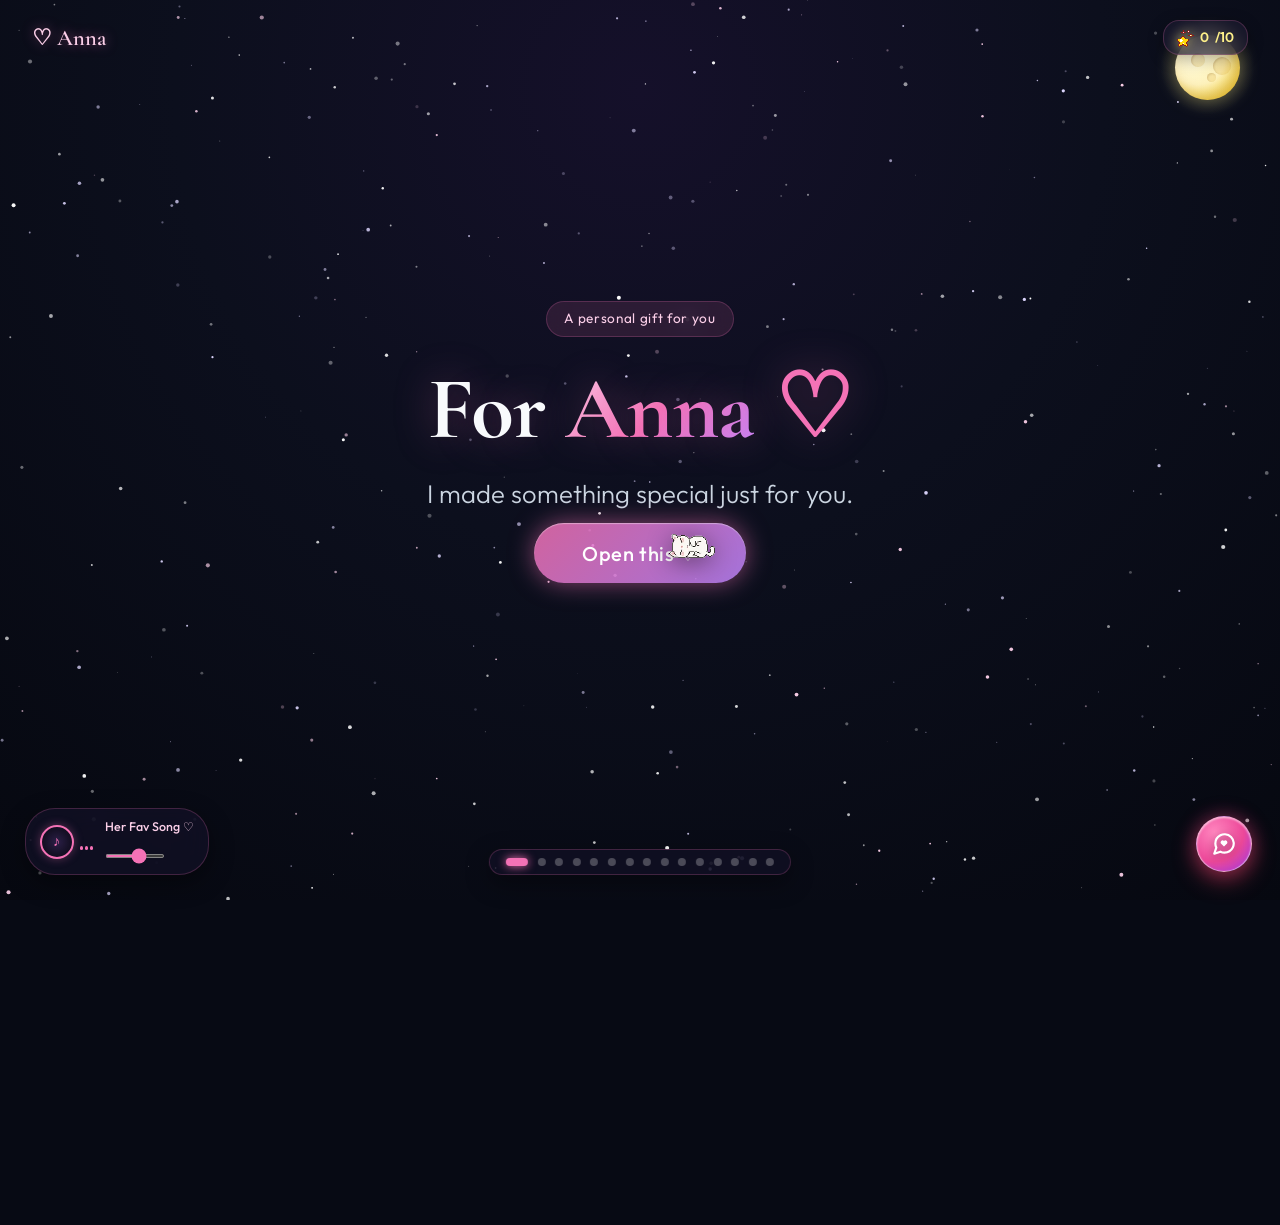
==== commit 8a868a6d: "Update the site: full current version with the Yuki chat in Between Us - Between Us: Erin writes, Yu" ====
--- a/index.html
+++ b/index.html
@@ -1,25 +1,37 @@
 <!DOCTYPE html>
 <html lang="en">
+
 <head>
   <meta charset="UTF-8">
   <meta name="viewport" content="width=device-width, initial-scale=1.0, maximum-scale=5.0">
   <meta name="description" content="A romantic interactive universe created with love for Anna.">
   <title>For Anna ♡</title>
 
-  
+
   <link rel="preconnect" href="https://fonts.googleapis.com">
   <link rel="preconnect" href="https://fonts.gstatic.com" crossorigin>
-  <link href="https://fonts.googleapis.com/css2?family=Cormorant+Garamond:ital,wght@0,400;0,600;0,700;1,400&family=Outfit:wght@300;400;500;600&family=Sacramento&display=swap" rel="stylesheet">
+  <link
+    href="https://fonts.googleapis.com/css2?family=Cormorant+Garamond:ital,wght@0,400;0,600;0,700;1,400&family=Outfit:wght@300;400;500;600&family=Sacramento&display=swap"
+    rel="stylesheet">
 
   <link rel="stylesheet" href="style.css">
-  <link rel="icon" href="data:image/svg+xml,<svg xmlns='http://www.w3.org/2000/svg' viewBox='0 0 100 100'><text y='.9em' font-size='90'>💖</text></svg>">
+  <link rel="icon" type="image/png" href="emojis/heart_pink.png">
+  <script type="module">
+    import { initializeApp, getApp, getApps } from "https://www.gstatic.com/firebasejs/10.4.0/firebase-app.js";
+    import { getAuth, signInAnonymously } from "https://www.gstatic.com/firebasejs/10.4.0/firebase-auth.js";
+    import { getFirestore, collection, addDoc, onSnapshot, serverTimestamp } from "https://www.gstatic.com/firebasejs/10.4.0/firebase-firestore.js";
+    window.FirebaseAPI = { initializeApp, getApp, getApps, getAuth, signInAnonymously, getFirestore, collection, addDoc, onSnapshot, serverTimestamp };
+  </script>
 </head>
+
 <body>
 
-  
+
   <canvas id="universe-canvas" aria-hidden="true"></canvas>
 
-  
+  <div id="floating-comments-container" class="floating-comments-container" aria-hidden="true"></div>
+
+
   <div class="ambient-moon" id="global-moon" title="Click me..." role="button" tabindex="0" aria-label="Glowing Moon">
     <div class="moon-body">
       <div class="crater c1"></div>
@@ -30,27 +42,31 @@
     <div class="moon-easter-sparkle" id="moon-sparkle"></div>
   </div>
 
-  
+
   <header class="site-header" id="site-header">
     <div class="header-left">
-      <span class="header-logo" id="header-logo" title="Our little universe">♡ <span class="gf-name-slot">Anna</span></span>
+      <span class="header-logo" id="header-logo" title="Our little universe">♡ <span
+          class="gf-name-slot">Anna</span></span>
     </div>
     <div class="header-right">
       <button class="nav-btn prev-btn hidden" id="prev-scene-btn" aria-label="Previous scene" title="Go back">
-        <svg viewBox="0 0 24 24" width="18" height="18" fill="none" stroke="currentColor" stroke-width="2" stroke-linecap="round" stroke-linejoin="round">
+        <svg viewBox="0 0 24 24" width="18" height="18" fill="none" stroke="currentColor" stroke-width="2"
+          stroke-linecap="round" stroke-linejoin="round">
           <polyline points="15 18 9 12 15 6"></polyline>
         </svg>
         <span>Back</span>
       </button>
       <div class="easter-tracker" id="easter-tracker" title="Secret Easter eggs discovered">
-        <span>✨</span> <span id="easter-count">0</span>/3
+        <span><img src="emojis/user_sparkle_star.png" class="custom-emoji custom-emoji-pixel" alt="✨"></span> <span
+          id="easter-count">0</span>/10
       </div>
     </div>
   </header>
 
-  
+
   <div class="music-player" id="music-player" aria-label="Background Music Player">
-    <div class="music-disc-wrap" id="music-toggle-btn" role="button" tabindex="0" aria-label="Play or pause music" title="Toggle music">
+    <div class="music-disc-wrap" id="music-toggle-btn" role="button" tabindex="0" aria-label="Play or pause music"
+      title="Toggle music">
       <div class="music-disc" id="music-disc">
         <span class="disc-heart">♪</span>
       </div>
@@ -68,13 +84,13 @@
     </div>
   </div>
 
-  
+
   <audio id="bg-audio" preload="auto" loop></audio>
 
-  
+
   <main id="scene-viewport">
 
-    
+
     <section class="scene active" id="scene-landing" data-scene="1">
       <div class="scene-inner landing-inner">
         <div class="sparkle-badge">A personal gift for you</div>
@@ -82,7 +98,7 @@
           For <span class="gf-name-slot text-gradient">Anna</span> <span class="heart-pulse">♡</span>
         </h1>
         <p class="landing-subtitle">I made something special just for you.</p>
-        
+
         <button class="glow-button open-btn" id="start-experience-btn" aria-label="Open experience">
           <span class="btn-glow"></span>
           <span class="btn-text">Open this ♡</span>
@@ -90,7 +106,7 @@
       </div>
     </section>
 
-    
+
     <section class="scene" id="scene-hearts" data-scene="2">
       <div class="scene-inner">
         <div class="scene-heading-wrap">
@@ -106,7 +122,7 @@
         </div>
 
         <div class="floating-hearts-grid" id="floating-hearts-grid">
-          
+
         </div>
 
         <div class="scene-message-banner hidden" id="hearts-completed-banner">
@@ -118,40 +134,40 @@
       </div>
     </section>
 
-    
+
     <section class="scene" id="scene-question" data-scene="3">
       <div class="scene-inner question-inner">
         <span class="scene-kicker">A very serious question</span>
         <h3 class="question-title">Will you stay with me forever?</h3>
         <p class="question-subtext">Take your time... though there's really only one right answer ദ്ദി( •̀⩊< )</p>
 
-        <div class="buttons-arena" id="buttons-arena">
-          <button class="glow-button choice-btn yes-btn" id="btn-yes" aria-label="Yes, I will stay with you">
-            <span class="btn-glow"></span>
-            <span class="btn-content">YES ♡</span>
-          </button>
-
-          <button class="choice-btn no-btn" id="btn-no" aria-label="No button (playful runaway)">
-            NO
-          </button>
-        </div>
-
-        
-        <div class="celebration-box hidden" id="celebration-box">
-          <div class="celebration-sparkles">
-            <span class="kaomoji-face kaomoji-normal">( ˶• ⩊ •˶ ) ♡</span>
-            <span class="kaomoji-face kaomoji-wink">  ( ˶• ⩊ < )✧ ♡</span>
-          </div>
-          <h3 class="celebration-title">Good choice. ♡</h3>
-          <p class="celebration-text">I'd choose you too. Every single time.</p>
-          <button class="glow-button next-btn" id="question-next-btn">
-            <span>Awwwww →</span>
-          </button>
-        </div>
-      </div>
-    </section>
-
-    
+            <div class="buttons-arena" id="buttons-arena">
+              <button class="glow-button choice-btn yes-btn" id="btn-yes" aria-label="Yes, I will stay with you">
+                <span class="btn-glow"></span>
+                <span class="btn-content">YES ♡</span>
+              </button>
+
+              <button class="choice-btn no-btn" id="btn-no" aria-label="No button (playful runaway)">
+                NO
+              </button>
+            </div>
+
+
+            <div class="celebration-box hidden" id="celebration-box">
+              <div class="celebration-sparkles">
+                <span class="kaomoji-face kaomoji-normal">( ˶• ⩊ •˶ ) ♡</span>
+                <span class="kaomoji-face kaomoji-wink"> ( ˶• ⩊ < )✧ ♡</span>
+              </div>
+              <h3 class="celebration-title">Good choice. ♡</h3>
+              <p class="celebration-text">I'd choose you too. Every single time.</p>
+              <button class="glow-button next-btn" id="question-next-btn">
+                <span>Awwwww →</span>
+              </button>
+            </div>
+      </div>
+    </section>
+
+
     <section class="scene" id="scene-night-sky" data-scene="4">
       <div class="scene-inner sky-inner">
         <div class="scene-heading-wrap">
@@ -160,15 +176,15 @@
           <p class="scene-desc">The night sky is filled with quiet messages for you.</p>
         </div>
 
-        
+
         <div class="constellation-arena" id="constellation-arena">
           <canvas id="constellation-canvas"></canvas>
           <div class="star-nodes-container" id="star-nodes-container">
-            
-          </div>
-        </div>
-
-        
+
+          </div>
+        </div>
+
+
         <div class="star-message-card hidden" id="star-message-card">
           <div class="star-card-glow"></div>
           <button class="card-close-btn" id="star-card-close" aria-label="Close message">✕</button>
@@ -184,7 +200,7 @@
       </div>
     </section>
 
-    
+
     <section class="scene" id="scene-together" data-scene="5">
       <div class="scene-inner together-inner">
         <div class="scene-heading-wrap">
@@ -193,109 +209,174 @@
           <p class="scene-desc">Touch anything around us to see what I'd do.</p>
         </div>
 
-        
+
         <div class="park-landscape" id="park-landscape">
-          
+
+          <!-- Magical Interactive Celestial Pins -->
           <div class="park-hotspot hotspot-moon" data-target="moon" title="The Moon" role="button" tabindex="0">
             <span class="hotspot-pulse"></span>
-            <span class="hotspot-label">🌙 Moon</span>
-          </div>
-
-          
+            <span class="hotspot-label"><img src="emojis/moon.png" class="custom-emoji" alt="🌙"> Moon</span>
+          </div>
+
           <div class="park-hotspot hotspot-stars" data-target="stars" title="The Night Sky" role="button" tabindex="0">
             <span class="hotspot-pulse"></span>
-            <span class="hotspot-label">✨ Stars</span>
-          </div>
-
-          
+            <span class="hotspot-label"><img src="emojis/user_sparkle_star.png" class="custom-emoji custom-emoji-pixel"
+                alt="✨"> Stars</span>
+          </div>
+
           <div class="park-hotspot hotspot-lamp" data-target="lamp" title="The Lamppost" role="button" tabindex="0">
-            <div class="lamp-light-cone"></div>
             <span class="hotspot-pulse"></span>
-            <span class="hotspot-label">💡 Warm Lamp</span>
-          </div>
-
-          
+            <span class="hotspot-label"><img src="emojis/lamp.png" class="custom-emoji" alt="💡"> Warm Lamp</span>
+          </div>
+
+          <div class="park-hotspot hotspot-beside" data-target="beside" title="Beside Me" role="button" tabindex="0">
+            <span class="hotspot-pulse heart-pulse"></span>
+            <span class="hotspot-label"><img src="emojis/heart.gif" class="custom-emoji" alt="💖"> Beside Me</span>
+          </div>
+
           <div class="park-hotspot hotspot-bench" data-target="bench" title="The Bench" role="button" tabindex="0">
             <span class="hotspot-pulse"></span>
-            <span class="hotspot-label">🪑 Our Bench</span>
-          </div>
-
-          
-          <div class="park-hotspot hotspot-beside" data-target="beside" title="Beside Me" role="button" tabindex="0">
+            <span class="hotspot-label"><img src="emojis/bench.png" class="custom-emoji custom-emoji-pixel" alt="🪑">
+              Our Bench</span>
+          </div>
+
+          <div class="park-hotspot hotspot-flowers" data-target="flowers" title="Night Flowers" role="button"
+            tabindex="0">
             <span class="hotspot-pulse"></span>
-            <span class="hotspot-label">💫 Beside Me</span>
-          </div>
-
-          
-          <div class="park-hotspot hotspot-flowers" data-target="flowers" title="Night Flowers" role="button" tabindex="0">
-            <span class="hotspot-pulse"></span>
-            <span class="hotspot-label">🌸 Night Blossoms</span>
-          </div>
-
-          
+            <span class="hotspot-label"><img src="emojis/sakura.gif" class="custom-emoji" alt="🌸"> Night
+              Blossoms</span>
+          </div>
+
+
           <div class="park-illustration" aria-hidden="true">
             <svg class="park-svg" viewBox="0 0 600 320" preserveAspectRatio="xMidYMid meet">
               <defs>
-                <linearGradient id="lampGlow" x1="0%" y1="0%" x2="0%" y2="100%">
-                  <stop offset="0%" stop-color="#ffe699" stop-opacity="0.45"/>
-                  <stop offset="100%" stop-color="#ffe699" stop-opacity="0"/>
+                <!-- Soft Glow Filter for Dreamy Atmospheric Lighting -->
+                <filter id="coneSoftBlur" x="-30%" y="-30%" width="160%" height="160%">
+                  <feGaussianBlur stdDeviation="4.5" />
+                </filter>
+                <filter id="subtleAura" x="-20%" y="-20%" width="140%" height="140%">
+                  <feGaussianBlur stdDeviation="6" />
+                </filter>
+
+                <radialGradient id="skyAtmosphere" cx="50%" cy="35%" r="70%">
+                  <stop offset="0%" stop-color="#181c3a" stop-opacity="0.85" />
+                  <stop offset="55%" stop-color="#101328" stop-opacity="0.95" />
+                  <stop offset="100%" stop-color="#080914" stop-opacity="1" />
+                </radialGradient>
+
+                <radialGradient id="lampBulbGlow" cx="50%" cy="50%" r="50%">
+                  <stop offset="0%" stop-color="#fffde7" stop-opacity="0.95" />
+                  <stop offset="40%" stop-color="#ffdf7e" stop-opacity="0.65" />
+                  <stop offset="100%" stop-color="#ffdf7e" stop-opacity="0" />
+                </radialGradient>
+
+                <linearGradient id="lampConeGlow" x1="50%" y1="0%" x2="50%" y2="100%">
+                  <stop offset="0%" stop-color="#ffeaa7" stop-opacity="0.55" />
+                  <stop offset="45%" stop-color="#ffeaa7" stop-opacity="0.25" />
+                  <stop offset="100%" stop-color="#ffeaa7" stop-opacity="0.02" />
                 </linearGradient>
+
+                <linearGradient id="lampConeWide" x1="50%" y1="0%" x2="50%" y2="100%">
+                  <stop offset="0%" stop-color="#ffdf7e" stop-opacity="0.4" />
+                  <stop offset="50%" stop-color="#ffdf7e" stop-opacity="0.15" />
+                  <stop offset="100%" stop-color="#ffdf7e" stop-opacity="0" />
+                </linearGradient>
+
+                <radialGradient id="moonGlowGrad" cx="50%" cy="50%" r="50%">
+                  <stop offset="0%" stop-color="#fffde7" stop-opacity="0.8" />
+                  <stop offset="45%" stop-color="#fef08a" stop-opacity="0.35" />
+                  <stop offset="100%" stop-color="#fef08a" stop-opacity="0" />
+                </radialGradient>
+
+                <radialGradient id="starAuraGrad" cx="50%" cy="50%" r="50%">
+                  <stop offset="0%" stop-color="#fef08a" stop-opacity="0.65" />
+                  <stop offset="50%" stop-color="#fef08a" stop-opacity="0.2" />
+                  <stop offset="100%" stop-color="#fef08a" stop-opacity="0" />
+                </radialGradient>
+
+                <radialGradient id="flowerGlowGrad" cx="50%" cy="50%" r="50%">
+                  <stop offset="0%" stop-color="#f472b6" stop-opacity="0.6" />
+                  <stop offset="50%" stop-color="#f472b6" stop-opacity="0.2" />
+                  <stop offset="100%" stop-color="#f472b6" stop-opacity="0" />
+                </radialGradient>
+
                 <linearGradient id="groundGrad" x1="0%" y1="0%" x2="0%" y2="100%">
-                  <stop offset="0%" stop-color="#161b33"/>
-                  <stop offset="100%" stop-color="#0b0f19"/>
+                  <stop offset="0%" stop-color="#181e3a" />
+                  <stop offset="40%" stop-color="#12162d" />
+                  <stop offset="100%" stop-color="#090c17" />
                 </linearGradient>
               </defs>
 
-              
-              <path d="M0,240 Q150,220 300,235 T600,225 L600,320 L0,320 Z" fill="url(#groundGrad)"/>
-              
-              
-              <path d="M120,245 L120,70 Q120,50 145,50 L155,50" stroke="#4a5568" stroke-width="4" fill="none" stroke-linecap="round"/>
-              <ellipse cx="155" cy="50" rx="10" ry="6" fill="#ffe699"/>
-              
-              <polygon points="135,55 70,250 240,250 175,55" fill="url(#lampGlow)"/>
-
-              
-              <rect x="230" y="195" width="160" height="8" rx="3" fill="#8c6d58"/>
-              <rect x="230" y="208" width="160" height="8" rx="3" fill="#755a46"/>
-              <rect x="230" y="222" width="160" height="6" rx="2" fill="#5f4634"/>
-              
-              <rect x="245" y="222" width="6" height="28" fill="#3a4052"/>
-              <rect x="370" y="222" width="6" height="28" fill="#3a4052"/>
-
-              
-              
-              <ellipse cx="295" cy="168" rx="11" ry="12" fill="#1b213b"/>
-              <path d="M280,180 Q295,178 308,180 L310,215 Q295,218 280,215 Z" fill="#1b213b"/>
-              
-              <path d="M285,190 Q305,183 325,188 Q332,192 328,198" stroke="#1b213b" stroke-width="5" fill="none" stroke-linecap="round"/>
-
-              
-              <ellipse cx="320" cy="172" rx="10" ry="11" fill="#2d2242"/>
-              
-              <path d="M322,165 Q335,175 330,195 Q325,190 322,175" fill="#2d2242"/>
-              <path d="M308,183 Q320,180 332,183 L330,215 Q320,217 308,215 Z" fill="#2d2242"/>
-
-              
-              <circle cx="180" cy="180" r="2.5" fill="#ffe082" class="firefly ff1"/>
-              <circle cx="210" cy="140" r="2" fill="#ffe082" class="firefly ff2"/>
-              <circle cx="390" cy="170" r="2.5" fill="#ffe082" class="firefly ff3"/>
-              <circle cx="430" cy="205" r="2" fill="#ffe082" class="firefly ff4"/>
-              <circle cx="260" cy="130" r="1.5" fill="#ffe082" class="firefly ff5"/>
-
-              
-              <circle cx="170" cy="245" r="3" fill="#f472b6"/>
-              <circle cx="185" cy="250" r="2.5" fill="#f9a8d4"/>
-              <circle cx="420" cy="242" r="3" fill="#f472b6"/>
-              <circle cx="435" cy="248" r="2.5" fill="#c084fc"/>
-              <circle cx="450" cy="244" r="2.5" fill="#f9a8d4"/>
+              <!-- Dreamy Sky Backdrop Gradient -->
+              <rect width="600" height="320" fill="url(#skyAtmosphere)" />
+
+              <!-- Soft Organic Hill Ground with Depth -->
+              <path d="M0,240 Q150,220 300,235 T600,225 L600,320 L0,320 Z" fill="url(#groundGrad)" />
+
+              <!-- Dreamy Soft Lamppost Light Cones -->
+              <polygon points="396,44 410,44 492,258 312,258" fill="url(#lampConeWide)" filter="url(#coneSoftBlur)" />
+              <polygon points="398,44 408,44 472,255 330,255" fill="url(#lampConeGlow)" />
+              <circle cx="403" cy="40" r="32" fill="url(#lampBulbGlow)" filter="url(#coneSoftBlur)" />
+              <circle cx="403" cy="40" r="26" fill="url(#lampBulbGlow)" style="mix-blend-mode: screen;" />
+
+              <!-- Soft Celestial Aura behind Moon -->
+              <circle cx="533" cy="47" r="48" fill="url(#moonGlowGrad)" filter="url(#coneSoftBlur)" />
+
+              <!-- Full Hand-Drawn Moon in Night Sky -->
+              <image href="assets/images/park_moon.png" x="502" y="16" width="62" height="62"
+                preserveAspectRatio="xMidYMid meet" id="park-moon-img" class="park-moon-element" />
+
+              <!-- Soft Stardust Aura behind Stars -->
+              <ellipse cx="58" cy="53" rx="48" ry="52" fill="url(#starAuraGrad)" filter="url(#coneSoftBlur)" />
+
+              <!-- Twinkling Cartoon Stars in Night Sky (Animated) -->
+              <image href="assets/images/park_stars.webp" x="26" y="14" width="65" height="78"
+                preserveAspectRatio="xMidYMid meet" id="park-stars-img" class="park-stars-element" />
+
+              <!-- Park Bench & Lamppost Illustration -->
+              <image href="assets/images/bench_lamp.png" x="195" y="20" width="251" height="224"
+                preserveAspectRatio="xMidYMid meet" id="park-bench-lamp" />
+
+              <!-- Romantic Cats Hugging on Bench -->
+              <image href="assets/images/cats_hug.png" x="284" y="141" width="76" height="75"
+                preserveAspectRatio="xMidYMid meet" id="park-cats-hug" class="cats-hug-element" />
+
+              <!-- Gentle Pulsing Love Sparkle above Cats -->
+              <circle cx="322" cy="131" r="7" fill="rgba(244, 114, 182, 0.45)" filter="url(#coneSoftBlur)" />
+              <image href="emojis/heart.gif" x="313" y="122" width="18" height="18" class="cats-floating-heart" />
+
+              <!-- Soft Blossom Glow behind Lily -->
+              <ellipse cx="113" cy="256" rx="36" ry="26" fill="url(#flowerGlowGrad)" filter="url(#coneSoftBlur)" />
+
+              <!-- Night Blossom Lily in Grass -->
+              <image href="assets/images/park_flower.png" x="85" y="230" width="56" height="55"
+                preserveAspectRatio="xMidYMid meet" id="park-flower-img" class="park-flower-element" />
+
+              <!-- Floating Golden Fireflies in Night Air -->
+              <circle cx="180" cy="180" r="2.5" fill="#ffe082" class="firefly ff1" />
+              <circle cx="210" cy="140" r="2" fill="#ffe082" class="firefly ff2" />
+              <circle cx="485" cy="150" r="2.5" fill="#ffe082" class="firefly ff3" />
+              <circle cx="450" cy="205" r="2" fill="#ffe082" class="firefly ff4" />
+              <circle cx="260" cy="130" r="1.5" fill="#ffe082" class="firefly ff5" />
+
+              <!-- Delicate Night Blossom Petals Floating on Grass -->
+              <circle cx="115" cy="225" r="2" fill="#f472b6" opacity="0.8" class="firefly ff1" />
+              <circle cx="75" cy="245" r="1.5" fill="#fbcfe8" opacity="0.7" class="firefly ff3" />
+              <circle cx="150" cy="245" r="3" fill="#f472b6" opacity="0.85" />
+              <circle cx="165" cy="250" r="2.5" fill="#f9a8d4" opacity="0.85" />
+              <circle cx="178" cy="246" r="2.5" fill="#c084fc" opacity="0.85" />
+              <circle cx="475" cy="242" r="3" fill="#f472b6" opacity="0.85" />
+              <circle cx="490" cy="248" r="2.5" fill="#c084fc" opacity="0.85" />
+              <circle cx="505" cy="244" r="2.5" fill="#f9a8d4" opacity="0.85" />
             </svg>
           </div>
         </div>
 
-        
+
         <div class="whisper-box" id="whisper-box">
-          <div class="whisper-icon" id="whisper-icon">✨</div>
+          <div class="whisper-icon" id="whisper-icon"><img src="emojis/user_sparkle_star.png"
+              class="custom-emoji custom-emoji-pixel" alt="✨"></div>
           <div class="whisper-content">
             <h4 class="whisper-title" id="whisper-title">Touch something</h4>
             <p class="whisper-text" id="whisper-text">Tap the bench, the flowers, the sky, or the lamp above...</p>
@@ -310,7 +391,7 @@
       </div>
     </section>
 
-    
+
     <section class="scene" id="scene-bucket-list" data-scene="6">
       <div class="scene-inner">
         <div class="scene-heading-wrap">
@@ -320,7 +401,7 @@
         </div>
 
         <div class="bucket-list-grid" id="bucket-list-grid">
-          
+
         </div>
 
         <div class="bucket-nav-wrap">
@@ -331,7 +412,7 @@
       </div>
     </section>
 
-    
+
     <section class="scene" id="scene-favorite-things" data-scene="7">
       <div class="scene-inner">
         <div class="scene-heading-wrap">
@@ -341,7 +422,7 @@
         </div>
 
         <div class="adore-grid" id="adore-grid">
-          
+
         </div>
 
         <div class="adore-nav-wrap">
@@ -352,7 +433,7 @@
       </div>
     </section>
 
-    
+
     <section class="scene" id="scene-gallery" data-scene="8">
       <div class="scene-inner">
         <div class="scene-heading-wrap">
@@ -362,11 +443,12 @@
         </div>
 
         <div class="polaroid-gallery" id="polaroid-gallery">
-          
-        </div>
-
-        
-        <div class="lightbox-modal hidden" id="lightbox-modal" role="dialog" aria-modal="true" aria-label="Photo Lightbox">
+
+        </div>
+
+
+        <div class="lightbox-modal hidden" id="lightbox-modal" role="dialog" aria-modal="true"
+          aria-label="Photo Lightbox">
           <div class="lightbox-backdrop" id="lightbox-backdrop"></div>
           <div class="lightbox-content">
             <button class="lightbox-close-btn" id="lightbox-close-btn" aria-label="Close photo">✕</button>
@@ -385,7 +467,7 @@
       </div>
     </section>
 
-    
+
     <section class="scene" id="scene-secret" data-scene="9">
       <div class="scene-inner secret-inner">
         <div class="scene-heading-wrap">
@@ -396,14 +478,15 @@
 
         <div class="secret-box-card" id="secret-box-card">
           <div class="secret-icon-wrap" id="secret-lock-icon">
-            <span class="lock-graphic">🔒</span>
-          </div>
-
-          
+            <span class="lock-graphic"><img src="emojis/lock.png" class="custom-emoji-lg" alt="🔒"></span>
+          </div>
+
+
           <div class="secret-form" id="secret-form-container">
             <label for="secret-password-input" class="sr-only">Secret Password</label>
             <div class="input-wrap">
-              <input type="text" id="secret-password-input" placeholder="Enter the secret password..." autocomplete="off" autocorrect="off" autocapitalize="off" spellcheck="false">
+              <input type="text" id="secret-password-input" placeholder="Enter the secret password..."
+                autocomplete="off" autocorrect="off" autocapitalize="off" spellcheck="false">
               <button class="glow-button submit-btn" id="secret-submit-btn">
                 <span>Unlock ♡</span>
               </button>
@@ -412,16 +495,20 @@
             <button class="hint-btn" id="secret-hint-btn" type="button">Need a hint?</button>
           </div>
 
-          
+
           <div class="secret-revealed-content hidden" id="secret-revealed-content">
-            <div class="secret-sparkle-header">✨ The Secret has been Unlocked✨</div>
+            <div class="secret-sparkle-header"><img src="emojis/user_sparkle_star.png"
+                class="custom-emoji custom-emoji-pixel" alt="✨"> The Secret has been Unlocked <img
+                src="emojis/user_sparkle_star.png" class="custom-emoji custom-emoji-pixel" alt="✨"></div>
             <h3 class="secret-found-title">Hell yeahh.</h3>
             <div class="secret-letter-body" id="secret-letter-body">
               <p><span class="gf-name-slot">Anna</span>, you made it this far...</p>
-              <p>It means you took the time to explore stuff in our little adventure hehe. That curiosity and patience is one of the many many reasons I fell for you.</p>
-              <p>You are my favorite part of the boring world, my princess, my safe haven and my greatest treasure. I love you in a way that would actually worry a therapist and thrill a poet</p>
-            </div>
-            <div class="secret-heart-bloom">💖</div>
+              <p>It means you took the time to explore stuff in our little adventure hehe. That curiosity and patience
+                is one of the many many reasons I fell for you.</p>
+              <p>You are my favorite part of the boring world, my princess, my safe haven and my greatest treasure. I
+                love you in a way that would actually worry a therapist and thrill a poet</p>
+            </div>
+            <div class="secret-heart-bloom"><img src="emojis/heart.gif" class="custom-emoji-lg" alt="💖"></div>
           </div>
         </div>
 
@@ -433,15 +520,15 @@
       </div>
     </section>
 
-    
+
     <section class="scene" id="scene-letter" data-scene="10">
       <div class="scene-inner letter-inner">
         <div class="letter-paper" id="letter-paper">
           <div class="letter-seal">♡</div>
           <h2 class="letter-header">For <span class="gf-name-slot">Anna</span> ♡</h2>
-          
+
           <div class="letter-body" id="letter-body">
-            
+
           </div>
 
           <div class="letter-signature">
@@ -453,41 +540,42 @@
         <div class="letter-nav-wrap">
           <button class="glow-button hug-trigger-btn" id="letter-next-btn">
             <span class="btn-glow"></span>
-            <span class="btn-text">Come here 🫂</span>
-          </button>
-        </div>
-      </div>
-    </section>
-
-    
+            <span class="btn-text">Come here <img src="emojis/hug.gif" class="custom-emoji" alt="🫂"></span>
+          </button>
+        </div>
+      </div>
+    </section>
+
+
     <section class="scene" id="scene-hug" data-scene="11">
       <div class="scene-inner hug-inner">
-        
+
         <div class="warm-hug-aura" id="warm-hug-aura"></div>
 
-        
+
         <div class="hug-animation-stage" id="hug-stage">
           <div class="hug-silhouette boy-sil" id="sil-boy">
             <svg viewBox="0 0 100 160" width="90" height="150">
-              <ellipse cx="50" cy="30" rx="16" ry="18" fill="currentColor"/>
-              <path d="M25,50 Q50,45 75,50 L80,120 Q50,125 20,120 Z" fill="currentColor"/>
-              
-              <path d="M70,60 Q95,75 85,95" stroke="currentColor" stroke-width="12" fill="none" stroke-linecap="round"/>
+              <ellipse cx="50" cy="30" rx="16" ry="18" fill="currentColor" />
+              <path d="M25,50 Q50,45 75,50 L80,120 Q50,125 20,120 Z" fill="currentColor" />
+
+              <path d="M70,60 Q95,75 85,95" stroke="currentColor" stroke-width="12" fill="none"
+                stroke-linecap="round" />
             </svg>
           </div>
 
           <div class="hug-heart-center" id="hug-heart-center">
-            <span class="giant-heart">💖</span>
+            <span class="giant-heart"><img src="emojis/heart.gif" class="custom-emoji" alt="💖"></span>
           </div>
 
           <div class="hug-silhouette girl-sil" id="sil-girl">
             <svg viewBox="0 0 100 160" width="90" height="150">
-              <ellipse cx="50" cy="32" rx="15" ry="17" fill="currentColor"/>
-              
-              <path d="M35,25 Q20,40 30,70 Q45,65 38,40" fill="currentColor"/>
-              <path d="M28,52 Q50,48 72,52 L76,120 Q50,124 24,120 Z" fill="currentColor"/>
-              
-              <path d="M30,60 Q5,75 15,95" stroke="currentColor" stroke-width="12" fill="none" stroke-linecap="round"/>
+              <ellipse cx="50" cy="32" rx="15" ry="17" fill="currentColor" />
+
+              <path d="M35,25 Q20,40 30,70 Q45,65 38,40" fill="currentColor" />
+              <path d="M28,52 Q50,48 72,52 L76,120 Q50,124 24,120 Z" fill="currentColor" />
+
+              <path d="M30,60 Q5,75 15,95" stroke="currentColor" stroke-width="12" fill="none" stroke-linecap="round" />
             </svg>
           </div>
         </div>
@@ -505,21 +593,294 @@
       </div>
     </section>
 
-    
-    <section class="scene" id="scene-epilogue" data-scene="12">
-      <div class="scene-inner epilogue-inner">
-        <div class="epilogue-sequence">
-          <p class="epilogue-line l1">That's all...</p>
-          <p class="epilogue-line l2">For now. ♡</p>
-          <p class="epilogue-line l3">There's so much more i want to express slowly.</p>
-          <p class="epilogue-greeting" id="epilogue-greeting">
-            I Love You So Much, <span class="gf-name-slot">Anna</span>. ♡
-          </p>
-        </div>
-
-        <div class="epilogue-actions">
+
+    <section class="scene" id="scene-memories" data-scene="12">
+      <div class="scene-inner memories-inner">
+        <div class="scene-heading-wrap">
+          <span class="scene-kicker">Interactive Timeline</span>
+          <h2 class="scene-title">Our Little Milestones ♡</h2>
+          <p class="scene-desc">Hover over our timeline hehe.</p>
+        </div>
+        <div class="timeline-container" id="timeline-container">
+        </div>
+        <div class="memories-nav-wrap">
+          <button class="glow-button next-btn" id="memories-next-btn">
+            <span>A special journey... →</span>
+          </button>
+        </div>
+      </div>
+    </section>
+
+    <section class="scene" id="scene-interlude" data-scene="13">
+      <div class="interlude-ambient-aura" aria-hidden="true"></div>
+      <div class="scene-inner interlude-inner">
+        <div class="scene-heading-wrap interlude-heading">
+          <span class="scene-kicker"><img src="emojis/user_sparkle_star.png" class="custom-emoji custom-emoji-pixel"
+              alt="✨"> A moment in motion</span>
+          <h2 class="scene-title">I can relate to this so much <span class="heart-pulse">♡</span></h2>
+          <p class="scene-desc">I just want to make all sorts of memory together with you.</p>
+        </div>
+        <div class="interlude-stage">
+          <div class="interlude-decor-item decor-star d1" aria-hidden="true">✦</div>
+          <div class="interlude-decor-item decor-heart d2" aria-hidden="true">♡</div>
+          <div class="interlude-decor-item decor-sparkle d3" aria-hidden="true">✧</div>
+          <div class="interlude-decor-item decor-star d4" aria-hidden="true">★</div>
+          <div class="interlude-decor-item decor-sparkle d5" aria-hidden="true">✧</div>
+          <div class="interlude-decor-item decor-heart d6" aria-hidden="true">♡</div>
+          <div class="interlude-decor-item decor-star d7" aria-hidden="true">✦</div>
+          <div class="interlude-decor-item decor-sparkle d8" aria-hidden="true">✧</div>
+          <div class="interlude-video-frame" id="interlude-video-frame">
+            <span class="frame-corner tl" aria-hidden="true"></span>
+            <span class="frame-corner tr" aria-hidden="true"></span>
+            <span class="frame-corner bl" aria-hidden="true"></span>
+            <span class="frame-corner br" aria-hidden="true"></span>
+            <video id="interlude-video" class="interlude-video" src="assets/videos/our-story-interlude.mp4" playsinline
+              preload="metadata"></video>
+            <button class="interlude-play-overlay hidden" id="interlude-play-overlay" type="button"
+              aria-label="Play video">
+              <span class="interlude-play-icon">▶</span>
+            </button>
+            <div class="interlude-ending-overlay hidden" id="interlude-ending-overlay" aria-live="polite">
+              <div class="interlude-ending-content">
+                <div class="interlude-ending-crest" aria-hidden="true">
+                  <span class="crest-sparkle">✧</span>
+                  <span class="crest-heart">♡</span>
+                  <span class="crest-sparkle">✧</span>
+                </div>
+                <p class="interlude-ending-message">Some memories are meant to be felt, again and again.</p>
+                <div class="interlude-ending-divider" aria-hidden="true">
+                  <span class="divider-line"></span>
+                  <span class="divider-star">✦</span>
+                  <span class="divider-line"></span>
+                </div>
+                <div class="interlude-actions" id="interlude-actions">
+                  <button class="glow-button interlude-continue-btn" id="interlude-continue-btn" type="button">
+                    <span class="btn-glow"></span>
+                    <span class="btn-text">Continue →</span>
+                  </button>
+                  <button class="interlude-replay-btn" id="interlude-replay-btn" type="button"
+                    aria-label="Replay video">
+                    <span>↺ Replay</span>
+                  </button>
+                </div>
+              </div>
+            </div>
+          </div>
+          <button class="interlude-skip-btn" id="interlude-skip-btn" type="button" aria-label="Skip the video">
+            <span class="skip-arrow" aria-hidden="true">»</span>
+            <span class="skip-label" aria-hidden="true">skip</span>
+          </button>
+          <div class="interlude-progress-wrap" id="interlude-progress-wrap">
+            <div class="interlude-progress-track" id="interlude-progress-track" role="progressbar" aria-valuemin="0"
+              aria-valuemax="100" aria-valuenow="0" aria-label="Video playback progress">
+              <div class="interlude-progress-fill" id="interlude-progress-fill"></div>
+              <div class="interlude-progress-handle" id="interlude-progress-handle" aria-hidden="true">
+                <span class="progress-star-glow"></span>
+                <span class="progress-star-icon">✦</span>
+              </div>
+            </div>
+          </div>
+        </div>
+      </div>
+    </section>
+
+    <section class="scene" id="scene-conversation" data-scene="14">
+      <div class="conversation-ambient-aura" aria-hidden="true"></div>
+      <div class="scene-inner conversation-inner">
+        <div class="scene-heading-wrap conversation-heading">
+          <span class="scene-kicker"><img src="emojis/user_sparkle_star.png" class="custom-emoji custom-emoji-pixel"
+              alt="✨"> A little conversation</span>
+          <h2 class="scene-title">Between Us <span class="heart-pulse">♡</span></h2>
+          <p class="scene-desc">A quiet whisper across the stars.</p>
+        </div>
+
+        <div class="conversation-stage">
+          <div class="conversation-decor s1" aria-hidden="true">✧</div>
+          <div class="conversation-decor s2" aria-hidden="true">✦</div>
+          <div class="conversation-decor s3" aria-hidden="true">♡</div>
+          <div class="conversation-decor s4" aria-hidden="true">✧</div>
+
+          <div class="speech-bubbles-row">
+            <div class="speech-bubble-card erin-bubble" id="erin-bubble">
+              <div class="bubble-header">
+                <span class="bubble-avatar-badge erin-badge"><span class="badge-icon">♡</span> Erin</span>
+                <span class="bubble-status-text">Ready to whisper</span>
+              </div>
+              <div class="bubble-body">
+                <div class="erin-message-log" id="erin-message-log" aria-live="polite"></div>
+                <div class="bubble-input-wrap">
+                  <textarea id="erin-message-input" class="bubble-textarea" placeholder="Say something sweet to him..."
+                    maxlength="280" rows="2" aria-label="Type a message from Erin"></textarea>
+                  <div class="bubble-footer">
+                    <span class="char-count" id="erin-char-count">0/280</span>
+                    <button type="button" class="bubble-send-btn" id="erin-send-btn" aria-label="Send message">
+                      <span>Send ♡</span>
+                    </button>
+                  </div>
+                </div>
+              </div>
+              <div class="speech-tail speech-tail-erin" aria-hidden="true">
+                <svg viewBox="0 0 24 16" width="24" height="16" fill="none">
+                  <path d="M2 0 C6 7, 12 12, 22 16 C16 11, 13 6, 16 0 Z" fill="rgba(24, 18, 32, 0.95)"
+                    stroke="rgba(244, 114, 182, 0.55)" stroke-width="1.5" />
+                </svg>
+              </div>
+            </div>
+
+            <div class="speech-bubble-card boy-bubble" id="boy-bubble">
+              <div class="bubble-header">
+                <span class="bubble-avatar-badge boy-badge"><span class="badge-icon">✦</span> Me</span>
+                <span class="bubble-status-text" id="boy-status-text">Softly listening</span>
+              </div>
+              <div class="bubble-body">
+                <div class="boy-reply-display" id="boy-reply-display" aria-live="polite">
+                  <div class="boy-placeholder-state" id="boy-placeholder-state">
+                    <span class="boy-listening-heart">♡</span>
+                    <p class="boy-placeholder-text">Listening to her... ♡</p>
+                  </div>
+                  <div class="boy-message-content hidden" id="boy-message-content"></div>
+                </div>
+              </div>
+              <div class="speech-tail speech-tail-boy" aria-hidden="true">
+                <svg viewBox="0 0 24 16" width="24" height="16" fill="none">
+                  <path d="M22 0 C18 7, 12 12, 2 16 C8 11, 11 6, 8 0 Z" fill="rgba(18, 20, 36, 0.95)"
+                    stroke="rgba(165, 180, 252, 0.55)" stroke-width="1.5" />
+                </svg>
+              </div>
+            </div>
+          </div>
+
+          <div class="characters-illustration-wrap">
+            <div class="characters-glow-aura" aria-hidden="true"></div>
+            <img src="assets/images/cuties-transparent.png" class="cuties-illustration" id="cuties-illustration"
+              alt="Erin and Me" width="480" height="471">
+          </div>
+
+          <div class="conversation-actions">
+            <button class="glow-button conversation-continue-btn" id="conversation-continue-btn" type="button">
+              <span class="btn-glow"></span>
+              <span class="btn-text">A Small Distance →</span>
+            </button>
+          </div>
+        </div>
+      </div>
+    </section>
+
+    <section class="scene" id="scene-49-51" data-scene="15">
+      <div class="scene-inner scene-49-51-inner">
+        <div class="space-atmosphere" id="space-atmosphere"></div>
+        <div class="cosmic-orbit" aria-hidden="true">
+          <span class="cosmic-fragment cosmic-fragment-49"></span>
+          <svg class="cosmic-orbit-lines" viewBox="0 0 1000 180" preserveAspectRatio="none">
+            <path class="orbit-path orbit-path-left" d="M110 96 C220 22 355 25 456 83" />
+            <path class="orbit-bridge" d="M456 83 C472 90 486 94 500 94 C514 94 528 90 544 83" />
+            <path class="orbit-path orbit-path-right" d="M544 83 C645 141 780 140 890 66" />
+            <path class="constellation-path" d="M190 54 L265 93 L341 47 L405 78 M596 99 L665 55 L738 108 L818 72" />
+            <circle class="orbit-star" cx="190" cy="54" r="3" />
+            <circle class="orbit-star" cx="265" cy="93" r="2.5" />
+            <circle class="orbit-star" cx="341" cy="47" r="3" />
+            <circle class="orbit-star" cx="405" cy="78" r="2" />
+            <circle class="orbit-star" cx="596" cy="99" r="2" />
+            <circle class="orbit-star" cx="665" cy="55" r="3" />
+            <circle class="orbit-star" cx="738" cy="108" r="2.5" />
+            <circle class="orbit-star" cx="818" cy="72" r="3" />
+          </svg>
+          <span class="cosmic-fragment cosmic-fragment-51"></span>
+          <div class="cosmic-orbit-labels" aria-hidden="true">
+            <span>49%</span>
+            <span>51%</span>
+          </div>
+        </div>
+        <div class="locked-intro" id="locked-intro">
+          <span class="scene-kicker">A small distance, a long way home</span>
+          <h2 class="scene-title">49% and 51%</h2>
+          <p class="scene-desc">As long as we are together the 49 and 51 will always unite.</p>
+        </div>
+        <div class="reveal-content hidden" id="reveal-content-49-51">
+          <div class="cinematic-message" id="cinematic-letter-source">Если любить тебя означает отдать 49% себя только
+            для того, чтобы остальные 51%
+            смогли найти дорогу обратно к тебе, тогда я сделаю это, не задумываясь ни на секунду.
+            Я оставлю части себя позади в каждом тёмном месте, в каждом болезненном воспоминании, в каждой
+            неуверенности, в каждом моменте, когда мне приходилось выбирать между тем, чтобы сдаться, и тем, чтобы
+            найти
+            дорогу обратно к тебе. Если жертва всем, что у меня есть, сможет гарантировать, что тебе никогда не
+            придётся
+            быть одной, я сделаю это.
+            Но я не хочу, чтобы моя любовь к тебе была историей о том, как я теряю себя ради тебя. Я хочу, чтобы
+            части,
+            которые я отдаю, стали той самой связью, которая ведёт меня обратно к тебе. Я хочу, чтобы каждая часть
+            меня,
+            даже сломанная и несовершенная, в конце концов нашла дорогу домой — к тебе. Не в негативном смысле, а
+            потому
+            что я хочу, чтобы каждая моя сломанная частичка со временем стала чем-то, что я научусь любить в себе.
+            Я хочу любить тебя до тех пор, пока от меня ничего не останется, но не только это. Я хочу любить тебя до
+            тех
+            пор, пока каждая звезда на ночном небе не умрёт и не погаснет, и даже после этого. Моя любовь к тебе
+            непостижима для человеческого разума. Она выходит за пределы понятий реальности и логики. Она простирается
+            настолько далеко, что я могу даже сказать, что даже в вымышленном мире я надеюсь, что ты всегда будешь
+            моей
+            и только моей.
+            Я знаю, что звучу как какой-то любовный псих, но называй меня как хочешь. Я просто не могу избавиться от
+            ощущения тоски по дому каждый раз, когда думаю о тебе. Это словно, где бы я ни находился, какая-то часть
+            меня всегда тоскует по дому, и почему-то я ассоциирую дом с тобой.
+            Я надеюсь, что ты чувствуешь то же самое. Например, после долгого дня я надеюсь, что тебе тоже хочется
+            прийти домой и крепко меня обнять — так же, как мне хочется обнять тебя.
+            Я хочу отдать тебе 49% всего, чем я являюсь, сохранить 51%, которые поддерживают меня, и использовать
+            каждую
+            последнюю частичку этого, чтобы найти дорогу обратно к тебе.
+            Я хочу сказать, что если эти 51% — это всё негативное, что мне приходится переживать, тогда я буду
+            медленно
+            заботиться об этих 51%, пока однажды не смогу полюбить каждую их часть. И даже пока я учусь любить эти
+            51%,
+            отдавая тебе свои 49%, я всё равно отдаю тебе 100% того, что я могу тебе дать.
+            Это отсылка к 49/51, где кто-то разделяет себя на части, чтобы спасти людей, которых любит настолько
+            сильно.
+            И именно это я хочу, чтобы означало в моей версии. Даже если я буду разбит на части, даже если половина
+            меня
+            всё ещё будет бороться со всем тем, что я нёс в себе, каждая моя частичка всё равно будет пытаться найти
+            дорогу обратно к тебе.
+            И если бы мне пришлось выбирать между тем, чтобы спасти себя, и тем, чтобы убедиться, что я никогда не
+            потеряю тебя из-за судьбы, ты уже знаешь, какой выбор сделало бы моё сердце.
+            Я бы разнёс судьбу на куски голыми руками, если бы пришлось. Пока ты рядом со мной, мне нечего бояться.
+          </div>
+          <div class="cinematic-closing" id="cinematic-closing">
+            <span class="closing-orbit" aria-hidden="true">✧</span>
+            <h2 class="cinematic-title hidden" id="cinematic-homecoming">I finally found my way back home.</h2>
+          </div>
+          <div class="epilogue-sequence final-farewell">
+            <div class="epilogue-crest" aria-hidden="true">
+              <span class="epilogue-sparkle">✦</span>
+              <span class="epilogue-heart">♡</span>
+              <span class="epilogue-sparkle">✦</span>
+            </div>
+            <p class="epilogue-line l1">That's all...</p>
+            <p class="epilogue-line l2">For now. <span class="epilogue-heart-inline">♡</span></p>
+            <div class="epilogue-divider" aria-hidden="true"></div>
+            <p class="epilogue-line l3">There's so much more i want to express slowly.</p>
+            <p class="epilogue-greeting" id="epilogue-greeting">
+              Until next time, <span class="gf-name-slot">Anna</span>. You mean the world to me <span
+                class="epilogue-heart-inline">♡</span>
+            </p>
+          </div>
+        </div>
+        <div class="drag-unlock-container" id="drag-unlock-container">
+          <div class="drag-track" id="drag-track">
+            <div class="drag-progress" id="drag-progress"></div>
+            <div class="drag-handle" id="drag-handle" role="slider"
+              aria-label="Search through the distance to unlock the homecoming scene" aria-valuemin="0"
+              aria-valuemax="100" aria-valuenow="0" tabindex="0">
+              <span class="drag-icon">✧</span>
+            </div>
+          </div>
+          <div class="drag-labels">
+            <span class="label-left">49%</span>
+            <span class="label-right">51%</span>
+          </div>
+        </div>
+        <div class="nav-wrap-49-51 hidden" id="nav-wrap-49-51">
           <button class="replay-button" id="replay-btn" aria-label="Replay experience">
-            <svg viewBox="0 0 24 24" width="20" height="20" fill="none" stroke="currentColor" stroke-width="2" stroke-linecap="round" stroke-linejoin="round">
+            <svg viewBox="0 0 24 24" width="20" height="20" fill="none" stroke="currentColor" stroke-width="2"
+              stroke-linecap="round" stroke-linejoin="round">
               <path d="M3 12a9 9 0 1 0 9-9 9.75 9.75 0 0 0-6.74 2.74L3 8"></path>
               <path d="M3 3v5h5"></path>
             </svg>
@@ -531,19 +892,96 @@
 
   </main>
 
-  
+  <div class="replay-cosmic-transition" id="replay-cosmic-transition" aria-hidden="true" inert>
+    <div class="replay-transition-warp"></div>
+    <svg class="replay-warp-lines" id="replay-warp-lines" viewBox="0 0 1000 1000" preserveAspectRatio="none"
+      aria-hidden="true"></svg>
+    <div class="replay-transition-stars" id="replay-transition-stars" aria-hidden="true"></div>
+    <div class="replay-black-hole" id="replay-black-hole" aria-hidden="true">
+      <div class="replay-accretion-disk"></div>
+      <div class="replay-black-hole-core"></div>
+    </div>
+    <div class="replay-birth-star" aria-hidden="true"></div>
+  </div>
+
+  <div class="comment-system-panel" id="comment-system-panel">
+    <div class="comment-panel-header">
+      <div class="comment-panel-title">
+        <span class="panel-icon"><img src="emojis/letter.png" class="custom-emoji" alt="💌"></span>
+        <div>
+          <h3>LEAVE NOTE RIGHT NOW ♡</h3>
+          <p class="panel-subtitle">hmmm send a note maybe?</p>
+        </div>
+      </div>
+      <button id="toggle-comment-panel-btn" class="toggle-comment-panel-btn" aria-label="Close notes panel">✕</button>
+    </div>
+
+    <!-- Note Destination: choose All pages vs This scene only -->
+    <div class="note-scope-group">
+      <span class="scope-group-label">Where should this note appear?</span>
+      <div class="scope-toggle-pills" role="radiogroup" aria-label="Note destination">
+        <button type="button" class="dest-pill active" data-destination="global" role="radio" aria-checked="true">
+          <span><img src="emojis/user_sparkle_star.png" class="custom-emoji custom-emoji-pixel" alt="✨"> All
+            pages</span>
+        </button>
+        <button type="button" class="dest-pill" data-destination="scene" role="radio" aria-checked="false">
+          <span id="current-scene-scope-label"><img src="emojis/sakura.gif" class="custom-emoji" alt="🌸"> This scene
+            only</span>
+        </button>
+      </div>
+    </div>
+
+    <!-- Note composer form (clean, no clutter) -->
+    <form class="comment-form" id="global-comment-form">
+      <input type="text" id="comment-author" placeholder="Your name (Yuki's Erin ♡)" required maxlength="50"
+        autocomplete="off">
+      <textarea id="comment-content" placeholder="Cutie type your message here..." required maxlength="200"></textarea>
+      <button type="submit" class="glow-button comment-submit-btn" id="submit-comment-btn"><span>Send note
+          ♡</span></button>
+      <div id="comment-status" class="comment-status" role="status" aria-live="polite"></div>
+    </form>
+  </div>
+  <button id="floating-comment-trigger" class="floating-comment-trigger" aria-label="Open comments">
+    <svg class="comment-trigger-icon" viewBox="0 0 24 24" width="24" height="24" fill="none" stroke="currentColor"
+      stroke-width="2" stroke-linecap="round" stroke-linejoin="round">
+      <path
+        d="M21 11.5a8.38 8.38 0 0 1-.9 3.8 8.5 8.5 0 0 1-7.6 4.7 8.38 8.38 0 0 1-3.8-.9L3 21l1.9-5.7a8.38 8.38 0 0 1-.9-3.8 8.5 8.5 0 0 1 4.7-7.6 8.38 8.38 0 0 1 3.8-.9h.5a8.48 8.48 0 0 1 8 8v.5z">
+      </path>
+      <path d="M12 9.2c-.7-.9-1.9-.9-2.6 0s-.7 1.9 0 2.6l2.6 2.5 2.6-2.5c.7-.7.7-1.9 0-2.6s-1.9-.9-2.6 0z"
+        fill="currentColor" stroke="none"></path>
+    </svg>
+  </button>
+
+
   <nav class="scene-nav" id="scene-nav" aria-label="Scene progress">
     <div class="nav-track" id="nav-track">
-      
+
     </div>
   </nav>
 
-  
+
   <div class="toast-notification hidden" id="toast-notification" role="status" aria-live="polite">
-    <span class="toast-icon">✨</span>
+    <span class="toast-icon"><img src="emojis/user_sparkle_star.png" class="custom-emoji custom-emoji-pixel"
+        alt="✨"></span>
     <span class="toast-message" id="toast-message">Secret discovered!</span>
   </div>
 
+  <!-- Interactive Pixel Cat Cursor Companion -->
+  <div id="cursor-cat-companion" class="cursor-cat-companion" aria-label="Little Pixel Cat Companion" role="button"
+    tabindex="0" title="Click me! ♡">
+    <canvas id="cursor-cat-canvas" class="cursor-cat-img" width="148" height="196"></canvas>
+  </div>
+
+  <!-- Furious Typing Companion (Scuba Cat) -->
+  <div id="scuba-typing-companion" class="scuba-typing-companion" aria-hidden="true">
+    <div class="scuba-bubble-burst-container" id="scuba-bubble-burst-container"></div>
+    <div class="scuba-typing-character">
+      <img src="assets/images/scuba.webp" alt="Typing companion" class="scuba-typing-img"
+        onerror="this.onerror=null;this.src='assets/images/scuba.gif';">
+    </div>
+  </div>
+
   <script src="script.js"></script>
 </body>
-</html>
+
+</html>
--- a/style.css
+++ b/style.css
@@ -1,7 +1,5 @@
-
-
 :root {
-  
+
   --bg-deep: #070a14;
   --bg-night: #0c1022;
   --bg-purple: #141029;
@@ -10,7 +8,7 @@
   --bg-glass-border: rgba(244, 114, 182, 0.22);
   --bg-glass-border-hover: rgba(244, 114, 182, 0.45);
 
-  
+
   --rose-primary: #f472b6;
   --rose-glow: rgba(244, 114, 182, 0.55);
   --rose-deep: #db2777;
@@ -19,40 +17,41 @@
   --moon-gold: #fef08a;
   --moon-white: #fffdf5;
   --moon-glow: rgba(254, 240, 138, 0.4);
-  
-  
+
+
   --text-main: #f8fafc;
   --text-sub: #cbd5e1;
   --text-muted: #94a3b8;
   --text-romantic: #fbcfe8;
 
-  
+
   --font-serif: 'Cormorant Garamond', Georgia, serif;
   --font-sans: 'Outfit', -apple-system, BlinkMacSystemFont, "Segoe UI", Roboto, sans-serif;
   --font-script: 'Sacramento', cursive;
 
-  
+
   --trans-fast: 0.25s cubic-bezier(0.4, 0, 0.2, 1);
   --trans-medium: 0.5s cubic-bezier(0.16, 1, 0.3, 1);
   --trans-slow: 0.9s cubic-bezier(0.16, 1, 0.3, 1);
 
-  
+
   --shadow-glow: 0 0 35px var(--rose-glow);
   --shadow-card: 0 10px 30px -10px rgba(0, 0, 0, 0.5), 0 0 1px 1px var(--bg-glass-border);
 }
 
 
 
-*, *::before, *::after {
+*,
+*::before,
+*::after {
   box-sizing: border-box;
   margin: 0;
   padding: 0;
 }
 
-html, body {
+html,
+body {
   width: 100%;
-  height: 100%;
-  overflow-x: hidden;
   background-color: var(--bg-deep);
   color: var(--text-main);
   font-family: var(--font-sans);
@@ -61,9 +60,16 @@
   -moz-osx-font-smoothing: grayscale;
 }
 
+html {
+  height: 100%;
+  overflow-x: clip;
+}
+
 body {
   position: relative;
+  height: auto;
   min-height: 100vh;
+  overflow: visible;
   display: flex;
   flex-direction: column;
 }
@@ -104,6 +110,292 @@
   z-index: 0;
   pointer-events: none;
   background: radial-gradient(circle at 50% 10%, #15102a 0%, #0c0f1d 45%, #060810 100%);
+}
+
+.replay-cosmic-transition {
+  position: fixed;
+  inset: 0;
+  z-index: 10000;
+  overflow: hidden;
+  visibility: hidden;
+  opacity: 0;
+  pointer-events: none;
+  background: transparent;
+  isolation: isolate;
+}
+
+.replay-cosmic-transition.is-active {
+  visibility: visible;
+  opacity: 1;
+  pointer-events: auto;
+  touch-action: none;
+}
+
+.replay-transition-warp {
+  position: absolute;
+  inset: -8%;
+  opacity: 0;
+  background: radial-gradient(ellipse at var(--hole-x, 50%) var(--hole-y, 50%), transparent 0 8%, rgba(118, 120, 151, 0.1) 14%, transparent 25%), radial-gradient(circle at var(--hole-x, 50%) var(--hole-y, 50%), transparent 0 18%, rgba(6, 7, 15, 0.4) 46%, rgba(0, 0, 0, 0.92) 100%);
+  transform: scale(1.02);
+  transition: opacity 2.4s ease, transform 2.8s cubic-bezier(0.5, 0, 0.2, 1);
+}
+
+.replay-cosmic-transition.is-collapsing .replay-transition-warp {
+  opacity: 1;
+  transform: scale(0.88);
+}
+
+.replay-warp-lines {
+  position: absolute;
+  inset: 0;
+  width: 100%;
+  height: 100%;
+  opacity: 0;
+  overflow: visible;
+}
+
+.replay-warp-lines path {
+  fill: none;
+  stroke: rgba(225, 225, 240, 0.74);
+  stroke-width: 1.15;
+  stroke-dasharray: 2 8;
+  stroke-linecap: round;
+  filter: drop-shadow(0 0 4px rgba(204, 199, 235, 0.3));
+}
+
+.replay-cosmic-transition.is-collapsing .replay-warp-lines {
+  opacity: 1;
+  animation: replay-lines-collapse 2.55s ease-in forwards;
+}
+
+.replay-transition-stars {
+  position: absolute;
+  inset: 0;
+  pointer-events: none;
+}
+
+.replay-transition-star {
+  position: absolute;
+  left: var(--star-x);
+  top: var(--star-y);
+  width: var(--star-size, 2px);
+  height: var(--star-size, 2px);
+  border-radius: 50%;
+  background: #f1efff;
+  box-shadow: 0 0 8px rgba(220, 218, 255, 0.8);
+  opacity: 0;
+}
+
+.replay-cosmic-transition.is-collapsing .replay-transition-star {
+  opacity: 0.92;
+  animation: replay-star-collapse 2.5s cubic-bezier(0.35, 0, 0.8, 0.4) var(--star-delay, 0s) forwards;
+}
+
+.replay-black-hole {
+  position: absolute;
+  left: var(--hole-x, 50%);
+  top: var(--hole-y, 50%);
+  width: clamp(6rem, 11vw, 9rem);
+  aspect-ratio: 1;
+  opacity: 0;
+  transform: translate(-50%, -50%) scale(0.08);
+  transform-origin: center;
+  border-radius: 50%;
+  will-change: transform, opacity;
+}
+
+.replay-black-hole::before,
+.replay-black-hole::after {
+  content: "";
+  position: absolute;
+  inset: -20%;
+  border: 1px solid rgba(228, 228, 245, 0.34);
+  border-radius: 50%;
+  box-shadow: 0 0 18px rgba(217, 211, 245, 0.2), inset 0 0 18px rgba(217, 211, 245, 0.12);
+}
+
+.replay-black-hole::after {
+  inset: -33%;
+  border-color: rgba(184, 164, 205, 0.2);
+  filter: blur(3px);
+}
+
+.replay-accretion-disk {
+  position: absolute;
+  inset: -30%;
+  border-radius: 50%;
+  background: conic-gradient(from 15deg, transparent 0deg, rgba(232, 232, 247, 0.12) 24deg, rgba(247, 245, 255, 0.96) 44deg, rgba(194, 187, 224, 0.62) 66deg, transparent 88deg, transparent 154deg, rgba(200, 191, 222, 0.36) 179deg, rgba(249, 247, 255, 0.88) 205deg, rgba(183, 137, 160, 0.44) 228deg, transparent 252deg, transparent 360deg);
+  -webkit-mask: radial-gradient(ellipse, transparent 0 39%, #000 44% 58%, transparent 67%);
+  mask: radial-gradient(ellipse, transparent 0 39%, #000 44% 58%, transparent 67%);
+  filter: drop-shadow(0 0 12px rgba(222, 218, 244, 0.42));
+  transform: rotateX(64deg) rotateZ(-18deg);
+  animation: replay-disk-spin 1.4s linear infinite;
+}
+
+.replay-black-hole-core {
+  position: absolute;
+  inset: 23%;
+  border-radius: 50%;
+  background: #000;
+  box-shadow: 0 0 16px 8px rgba(0, 0, 0, 0.98), 0 0 31px 12px rgba(7, 7, 14, 0.84);
+}
+
+.replay-cosmic-transition.is-collapsing .replay-black-hole {
+  opacity: 1;
+  animation: replay-hole-consume 2.7s cubic-bezier(0.55, 0.02, 0.24, 1) forwards;
+}
+
+.replay-cosmic-transition.is-collapsing .replay-accretion-disk {
+  animation-duration: 0.42s;
+}
+
+.replay-cosmic-transition.is-dark {
+  background: #000;
+}
+
+.replay-cosmic-transition.is-dark .replay-transition-warp,
+.replay-cosmic-transition.is-dark .replay-warp-lines,
+.replay-cosmic-transition.is-dark .replay-transition-stars,
+.replay-cosmic-transition.is-dark .replay-black-hole {
+  opacity: 0;
+}
+
+.replay-cosmic-transition.is-rebirthing {
+  background: #000;
+}
+
+.replay-birth-star {
+  position: absolute;
+  top: 50%;
+  left: 50%;
+  width: 3px;
+  height: 3px;
+  border-radius: 50%;
+  opacity: 0;
+  background: #fff;
+  box-shadow: 0 0 0 0 rgba(222, 224, 255, 0.9), 0 0 16px 5px rgba(223, 221, 255, 0.56);
+  transform: translate(-50%, -50%) scale(0);
+}
+
+.replay-birth-star::before {
+  content: "";
+  position: absolute;
+  inset: -2px;
+  border-radius: 50%;
+  background: radial-gradient(circle, rgba(244, 242, 255, 0.55), rgba(189, 177, 226, 0.16) 34%, transparent 72%);
+  transform: scale(1);
+}
+
+.replay-cosmic-transition.is-rebirthing .replay-birth-star {
+  opacity: 1;
+  animation: replay-birth-star 0.95s ease-out both;
+}
+
+.replay-cosmic-transition.is-revealing {
+  animation: replay-universe-return 0.95s ease-out forwards;
+}
+
+@keyframes replay-hole-consume {
+  0% {
+    transform: translate(-50%, -50%) scale(0.08) rotate(-24deg);
+  }
+
+  13% {
+    transform: translate(-50%, -50%) scale(0.58) rotate(0);
+  }
+
+  28% {
+    transform: translate(-50%, -50%) scale(1.08) rotate(20deg);
+  }
+
+  60% {
+    transform: translate(-50%, -50%) scale(2.4) rotate(78deg);
+  }
+
+  86% {
+    transform: translate(-50%, -50%) scale(var(--hole-final-scale, 24)) rotate(130deg);
+  }
+
+  100% {
+    transform: translate(-50%, -50%) scale(var(--hole-final-scale, 24)) rotate(130deg);
+  }
+}
+
+@keyframes replay-disk-spin {
+  to {
+    rotate: 360deg;
+  }
+}
+
+@keyframes replay-star-collapse {
+  0% {
+    transform: translate(0, 0) scale(1);
+    opacity: 0;
+  }
+
+  12% {
+    opacity: 1;
+  }
+
+  100% {
+    transform: translate(var(--star-dx), var(--star-dy)) scale(0.04);
+    opacity: 0;
+  }
+}
+
+@keyframes replay-lines-collapse {
+  0% {
+    stroke-dashoffset: 0;
+    opacity: 0.3;
+  }
+
+  35% {
+    opacity: 0.9;
+  }
+
+  100% {
+    stroke-dashoffset: 150;
+    opacity: 0;
+  }
+}
+
+@keyframes replay-birth-star {
+  0% {
+    transform: translate(-50%, -50%) scale(0.2);
+    box-shadow: 0 0 0 0 rgba(222, 224, 255, 0.9), 0 0 10px 3px rgba(223, 221, 255, 0.56);
+  }
+
+  45% {
+    transform: translate(-50%, -50%) scale(1.2);
+    box-shadow: 0 0 0 6vw rgba(222, 224, 255, 0.2), 0 0 35px 14px rgba(223, 221, 255, 0.62);
+  }
+
+  100% {
+    transform: translate(-50%, -50%) scale(0.65);
+    box-shadow: 0 0 0 45vw rgba(222, 224, 255, 0), 0 0 20px 6px rgba(223, 221, 255, 0.2);
+  }
+}
+
+@keyframes replay-universe-return {
+  to {
+    opacity: 0;
+  }
+}
+
+@media (prefers-reduced-motion: reduce) {
+
+  .replay-cosmic-transition.is-collapsing .replay-black-hole,
+  .replay-cosmic-transition.is-collapsing .replay-transition-star,
+  .replay-cosmic-transition.is-collapsing .replay-warp-lines,
+  .replay-cosmic-transition.is-rebirthing .replay-birth-star,
+  .replay-cosmic-transition.is-revealing {
+    animation-duration: 0.01ms;
+    animation-iteration-count: 1;
+  }
+
+  .replay-transition-warp {
+    transition-duration: 0.01ms;
+  }
 }
 
 
@@ -121,7 +413,8 @@
   outline: none;
 }
 
-.ambient-moon:hover, .ambient-moon:focus-visible {
+.ambient-moon:hover,
+.ambient-moon:focus-visible {
   transform: scale(1.1);
   filter: drop-shadow(0 0 25px rgba(254, 240, 138, 0.8));
 }
@@ -143,9 +436,26 @@
   box-shadow: inset 1px 1px 2px rgba(113, 63, 18, 0.25);
 }
 
-.crater.c1 { width: 14px; height: 14px; top: 18px; left: 16px; }
-.crater.c2 { width: 9px; height: 9px; top: 38px; left: 32px; }
-.crater.c3 { width: 18px; height: 18px; top: 22px; left: 38px; }
+.crater.c1 {
+  width: 14px;
+  height: 14px;
+  top: 18px;
+  left: 16px;
+}
+
+.crater.c2 {
+  width: 9px;
+  height: 9px;
+  top: 38px;
+  left: 32px;
+}
+
+.crater.c3 {
+  width: 18px;
+  height: 18px;
+  top: 22px;
+  left: 38px;
+}
 
 .moon-halo {
   position: absolute;
@@ -168,8 +478,15 @@
 }
 
 @keyframes moonPulse {
-  0% { transform: scale(0.95); opacity: 0.6; }
-  100% { transform: scale(1.15); opacity: 1; }
+  0% {
+    transform: scale(0.95);
+    opacity: 0.6;
+  }
+
+  100% {
+    transform: scale(1.15);
+    opacity: 1;
+  }
 }
 
 
@@ -187,7 +504,8 @@
   pointer-events: none;
 }
 
-.header-left, .header-right {
+.header-left,
+.header-right {
   display: flex;
   align-items: center;
   gap: 1rem;
@@ -234,15 +552,49 @@
 }
 
 .easter-tracker {
-  background: rgba(25, 23, 48, 0.6);
+  background: rgba(25, 23, 48, 0.65);
   border: 1px solid var(--bg-glass-border);
-  padding: 0.35rem 0.75rem;
+  padding: 0.35rem 0.8rem;
   border-radius: 16px;
-  font-size: 0.8rem;
+  font-size: 0.85rem;
+  font-weight: 600;
   color: var(--moon-gold);
   backdrop-filter: blur(12px);
+  -webkit-backdrop-filter: blur(12px);
   user-select: none;
   cursor: help;
+  display: inline-flex;
+  align-items: center;
+  gap: 6px;
+  box-shadow: 0 4px 16px rgba(0, 0, 0, 0.3);
+  transition: all 0.3s ease;
+}
+
+.easter-tracker:hover {
+  border-color: rgba(244, 114, 182, 0.4);
+  box-shadow: 0 0 16px rgba(254, 240, 138, 0.25);
+}
+
+.easter-tracker .custom-emoji {
+  width: 1.25em;
+  height: 1.25em;
+  vertical-align: middle;
+  filter: drop-shadow(0 0 6px rgba(254, 240, 138, 0.75));
+  animation: moonTwinkle 3.2s ease-in-out infinite;
+}
+
+@keyframes moonTwinkle {
+
+  0%,
+  100% {
+    transform: scale(1) rotate(0deg);
+    filter: drop-shadow(0 0 5px rgba(254, 240, 138, 0.6));
+  }
+
+  50% {
+    transform: scale(1.12) rotate(4deg);
+    filter: drop-shadow(0 0 10px rgba(254, 240, 138, 0.95));
+  }
 }
 
 
@@ -299,8 +651,13 @@
 }
 
 @keyframes spinDisc {
-  from { transform: rotate(0deg); }
-  to { transform: rotate(360deg); }
+  from {
+    transform: rotate(0deg);
+  }
+
+  to {
+    transform: rotate(360deg);
+  }
 }
 
 .equalizer-bars {
@@ -318,13 +675,26 @@
   transition: height 0.2s ease;
 }
 
-.music-player.playing .equalizer-bars .b1 { animation: eqBounce 0.8s ease-in-out infinite alternate; }
-.music-player.playing .equalizer-bars .b2 { animation: eqBounce 1.1s ease-in-out infinite 0.2s alternate; }
-.music-player.playing .equalizer-bars .b3 { animation: eqBounce 0.7s ease-in-out infinite 0.4s alternate; }
+.music-player.playing .equalizer-bars .b1 {
+  animation: eqBounce 0.8s ease-in-out infinite alternate;
+}
+
+.music-player.playing .equalizer-bars .b2 {
+  animation: eqBounce 1.1s ease-in-out infinite 0.2s alternate;
+}
+
+.music-player.playing .equalizer-bars .b3 {
+  animation: eqBounce 0.7s ease-in-out infinite 0.4s alternate;
+}
 
 @keyframes eqBounce {
-  0% { height: 4px; }
-  100% { height: 16px; }
+  0% {
+    height: 4px;
+  }
+
+  100% {
+    height: 16px;
+  }
 }
 
 .music-details {
@@ -448,7 +818,8 @@
   gap: 0.5rem;
 }
 
-.glow-button:hover, .glow-button:focus-visible {
+.glow-button:hover,
+.glow-button:focus-visible {
   transform: translateY(-3px) scale(1.03);
   box-shadow: 0 0 40px rgba(244, 114, 182, 0.8), inset 0 1px 2px rgba(255, 255, 255, 0.6);
 }
@@ -536,20 +907,45 @@
 }
 
 @keyframes floatSoft {
-  0% { transform: translateY(0); }
-  100% { transform: translateY(-6px); }
+  0% {
+    transform: translateY(0);
+  }
+
+  100% {
+    transform: translateY(-6px);
+  }
 }
 
 @keyframes heartThrob {
-  0%, 100% { transform: scale(1); }
-  25% { transform: scale(1.18); }
-  40% { transform: scale(1.05); }
-  60% { transform: scale(1.15); }
+
+  0%,
+  100% {
+    transform: scale(1);
+  }
+
+  25% {
+    transform: scale(1.18);
+  }
+
+  40% {
+    transform: scale(1.05);
+  }
+
+  60% {
+    transform: scale(1.15);
+  }
 }
 
 @keyframes pulseGlow {
-  0%, 100% { box-shadow: 0 0 25px var(--rose-glow); }
-  50% { box-shadow: 0 0 50px rgba(244, 114, 182, 0.9), 0 0 80px rgba(192, 132, 252, 0.4); }
+
+  0%,
+  100% {
+    box-shadow: 0 0 25px var(--rose-glow);
+  }
+
+  50% {
+    box-shadow: 0 0 50px rgba(244, 114, 182, 0.9), 0 0 80px rgba(192, 132, 252, 0.4);
+  }
 }
 
 
@@ -659,8 +1055,15 @@
 }
 
 @keyframes fadeInPop {
-  0% { opacity: 0; transform: scale(0.92); }
-  100% { opacity: 1; transform: scale(1); }
+  0% {
+    opacity: 0;
+    transform: scale(0.92);
+  }
+
+  100% {
+    opacity: 1;
+    transform: scale(1);
+  }
 }
 
 
@@ -780,16 +1183,21 @@
 }
 
 @keyframes kaomojiNormal {
-  0%, 45% {
+
+  0%,
+  45% {
     opacity: 1;
     transform: scale(1);
     filter: drop-shadow(0 0 12px rgba(244, 114, 182, 0.45));
   }
-  50%, 95% {
+
+  50%,
+  95% {
     opacity: 0;
     transform: scale(0.96);
     filter: drop-shadow(0 0 0px transparent);
   }
+
   100% {
     opacity: 1;
     transform: scale(1);
@@ -798,16 +1206,21 @@
 }
 
 @keyframes kaomojiWink {
-  0%, 45% {
+
+  0%,
+  45% {
     opacity: 0;
     transform: scale(0.96);
     filter: drop-shadow(0 0 0px transparent);
   }
-  50%, 95% {
+
+  50%,
+  95% {
     opacity: 1;
     transform: scale(1);
     filter: drop-shadow(0 0 12px rgba(244, 114, 182, 0.45));
   }
+
   100% {
     opacity: 0;
     transform: scale(0.96);
@@ -829,8 +1242,15 @@
 }
 
 @keyframes celebrationZoom {
-  0% { opacity: 0; transform: scale(0.7); }
-  100% { opacity: 1; transform: scale(1); }
+  0% {
+    opacity: 0;
+    transform: scale(0.7);
+  }
+
+  100% {
+    opacity: 1;
+    transform: scale(1);
+  }
 }
 
 
@@ -884,8 +1304,32 @@
   transition: transform var(--trans-fast);
 }
 
-.star-node:hover, .star-node:focus-visible {
+.star-node:hover,
+.star-node:focus-visible {
   transform: translate(-50%, -50%) scale(1.35);
+}
+
+.star-node.secret-star-node .star-core {
+  background: #fef08a;
+  box-shadow: 0 0 20px #fef08a, 0 0 35px #f59e0b;
+  animation: secretStarPulse 2s ease-in-out infinite alternate;
+}
+
+.star-node.secret-star-node .star-halo {
+  border-color: rgba(251, 191, 36, 0.85);
+  box-shadow: 0 0 14px rgba(251, 191, 36, 0.4);
+}
+
+@keyframes secretStarPulse {
+  0% {
+    transform: scale(0.9);
+    box-shadow: 0 0 14px #fef08a, 0 0 25px #f59e0b;
+  }
+
+  100% {
+    transform: scale(1.3);
+    box-shadow: 0 0 24px #fff, 0 0 45px #f59e0b;
+  }
 }
 
 .star-core {
@@ -907,13 +1351,26 @@
 }
 
 @keyframes starTwinkle {
-  0% { transform: scale(0.85); opacity: 0.7; }
-  100% { transform: scale(1.25); opacity: 1; box-shadow: 0 0 25px #ffffff, 0 0 45px var(--rose-primary); }
+  0% {
+    transform: scale(0.85);
+    opacity: 0.7;
+  }
+
+  100% {
+    transform: scale(1.25);
+    opacity: 1;
+    box-shadow: 0 0 25px #ffffff, 0 0 45px var(--rose-primary);
+  }
 }
 
 @keyframes rotateSlow {
-  from { transform: rotate(0deg); }
-  to { transform: rotate(360deg); }
+  from {
+    transform: rotate(0deg);
+  }
+
+  to {
+    transform: rotate(360deg);
+  }
 }
 
 .star-message-card {
@@ -993,16 +1450,41 @@
 .firefly {
   animation: fireflyFloat 4s ease-in-out infinite alternate;
 }
-.ff1 { animation-delay: 0.2s; }
-.ff2 { animation-delay: 1.2s; }
-.ff3 { animation-delay: 0.7s; }
-.ff4 { animation-delay: 2.1s; }
-.ff5 { animation-delay: 1.6s; }
+
+.ff1 {
+  animation-delay: 0.2s;
+}
+
+.ff2 {
+  animation-delay: 1.2s;
+}
+
+.ff3 {
+  animation-delay: 0.7s;
+}
+
+.ff4 {
+  animation-delay: 2.1s;
+}
+
+.ff5 {
+  animation-delay: 1.6s;
+}
 
 @keyframes fireflyFloat {
-  0% { transform: translate(0, 0); opacity: 0.3; }
-  50% { opacity: 1; }
-  100% { transform: translate(12px, -15px); opacity: 0.4; }
+  0% {
+    transform: translate(0, 0);
+    opacity: 0.3;
+  }
+
+  50% {
+    opacity: 1;
+  }
+
+  100% {
+    transform: translate(12px, -15px);
+    opacity: 0.4;
+  }
 }
 
 
@@ -1010,48 +1492,188 @@
   position: absolute;
   z-index: 10;
   cursor: pointer;
-  display: flex;
-  align-items: center;
-  gap: 0.4rem;
-  background: rgba(18, 16, 36, 0.75);
-  border: 1px solid var(--bg-glass-border);
-  padding: 0.35rem 0.75rem;
-  border-radius: 20px;
-  backdrop-filter: blur(10px);
-  transition: all var(--trans-fast);
+  display: inline-flex;
+  align-items: center;
+  gap: 0.35rem;
+  background: rgba(14, 16, 36, 0.58);
+  border: 1px solid rgba(244, 114, 182, 0.32);
+  padding: 0.25rem 0.65rem;
+  border-radius: 999px;
+  backdrop-filter: blur(12px);
+  -webkit-backdrop-filter: blur(12px);
+  transition: all 0.3s cubic-bezier(0.34, 1.56, 0.64, 1);
   outline: none;
-}
-
-.park-hotspot:hover, .park-hotspot:focus-visible {
-  border-color: var(--rose-primary);
-  background: rgba(45, 25, 65, 0.9);
+  box-shadow: 0 4px 14px rgba(0, 0, 0, 0.4), 0 0 10px rgba(244, 114, 182, 0.15);
+  user-select: none;
+}
+
+.park-hotspot:hover,
+.park-hotspot:focus-visible {
+  border-color: rgba(244, 114, 182, 0.85);
+  background: rgba(36, 22, 58, 0.88);
+  transform: scale(1.08) translateY(-2px);
+  box-shadow: 0 8px 24px rgba(0, 0, 0, 0.5), 0 0 20px rgba(244, 114, 182, 0.55);
+}
+
+.hotspot-pulse {
+  width: 7px;
+  height: 7px;
+  border-radius: 50%;
+  background: #f472b6;
+  box-shadow: 0 0 8px #f472b6;
+  animation: heartThrob 1.8s infinite;
+}
+
+.hotspot-pulse.heart-pulse {
+  background: #fb7185;
+  box-shadow: 0 0 10px #fb7185;
+  animation: heartThrob 1.2s infinite;
+}
+
+.hotspot-label {
+  font-size: 0.74rem;
+  font-weight: 500;
+  color: #fce7f3;
+  letter-spacing: 0.01em;
+  white-space: nowrap;
+  text-shadow: 0 1px 4px rgba(0, 0, 0, 0.8);
+}
+
+
+.hotspot-moon {
+  top: 88px;
+  left: 88.8%;
+  translate: -50% 0;
+}
+
+.hotspot-stars {
+  top: 96px;
+  left: 10.5%;
+  translate: -50% 0;
+}
+
+.hotspot-lamp {
+  top: 12px;
+  left: 67%;
+  translate: -50% 0;
+}
+
+.hotspot-bench {
+  top: 59%;
+  left: 39%;
+  translate: -50% -50%;
+}
+
+.hotspot-beside {
+  top: 104px;
+  left: 53.5%;
+  translate: -50% 0;
+}
+
+.hotspot-flowers {
+  bottom: 16px;
+  left: 19%;
+  translate: -50% 0;
+}
+
+.cats-hug-element {
+  cursor: pointer;
+  pointer-events: auto;
+  transition: transform 0.35s cubic-bezier(0.34, 1.56, 0.64, 1), filter 0.35s ease;
+  transform-origin: 322px 178px;
+  filter: drop-shadow(0 4px 10px rgba(0, 0, 0, 0.45));
+}
+
+.cats-hug-element:hover {
   transform: scale(1.08);
-  box-shadow: 0 0 20px rgba(244, 114, 182, 0.5);
-}
-
-.hotspot-pulse {
-  width: 8px;
-  height: 8px;
-  border-radius: 50%;
-  background: var(--rose-primary);
-  box-shadow: 0 0 8px var(--rose-primary);
-  animation: heartThrob 1.8s infinite;
-}
-
-.hotspot-label {
-  font-size: 0.8rem;
-  font-weight: 500;
-  color: var(--text-main);
-  white-space: nowrap;
-}
-
-
-.hotspot-moon { top: 22px; right: 28px; }
-.hotspot-stars { top: 35px; left: 35px; }
-.hotspot-lamp { top: 85px; left: 145px; }
-.hotspot-bench { bottom: 65px; left: 290px; }
-.hotspot-beside { bottom: 105px; right: 180px; }
-.hotspot-flowers { bottom: 25px; left: 140px; }
+  filter: drop-shadow(0 0 16px rgba(244, 114, 182, 0.75));
+}
+
+.cats-floating-heart {
+  animation: heartFloat 2.2s ease-in-out infinite alternate;
+  filter: drop-shadow(0 0 8px rgba(244, 114, 182, 0.85));
+  user-select: none;
+  pointer-events: none;
+}
+
+@keyframes heartFloat {
+  0% {
+    transform: translateY(0) scale(0.92);
+    opacity: 0.85;
+  }
+
+  100% {
+    transform: translateY(-4px) scale(1.08);
+    opacity: 1;
+  }
+}
+
+.park-stars-element {
+  cursor: pointer;
+  pointer-events: auto;
+  transition: transform 0.4s ease, filter 0.4s ease;
+  transform-origin: 58.5px 53px;
+  filter: drop-shadow(0 0 12px rgba(255, 223, 79, 0.5));
+  animation: starsTwinkle 3.2s ease-in-out infinite alternate;
+}
+
+.park-stars-element:hover {
+  transform: scale(1.12);
+  filter: drop-shadow(0 0 20px rgba(255, 223, 79, 0.95));
+}
+
+@keyframes starsTwinkle {
+  0% {
+    transform: scale(0.97) rotate(-2deg);
+    opacity: 0.88;
+  }
+
+  100% {
+    transform: scale(1.03) rotate(2deg);
+    opacity: 1;
+  }
+}
+
+.park-moon-element {
+  cursor: pointer;
+  pointer-events: auto;
+  transition: transform 0.4s ease, filter 0.4s ease;
+  transform-origin: 533px 47px;
+  filter: drop-shadow(0 0 14px rgba(245, 246, 229, 0.35));
+  animation: moonGlowPulse 4s ease-in-out infinite alternate;
+}
+
+.park-moon-element:hover {
+  transform: scale(1.08);
+  filter: drop-shadow(0 0 24px rgba(245, 246, 229, 0.85));
+}
+
+@keyframes moonGlowPulse {
+  0% {
+    filter: drop-shadow(0 0 10px rgba(245, 246, 229, 0.3));
+  }
+
+  100% {
+    filter: drop-shadow(0 0 20px rgba(245, 246, 229, 0.65));
+  }
+}
+
+.park-flower-element {
+  cursor: pointer;
+  pointer-events: auto;
+  transition: transform 0.4s ease, filter 0.4s ease;
+  transform-origin: 113px 257px;
+  filter: drop-shadow(0 2px 8px rgba(0, 0, 0, 0.5));
+}
+
+.park-flower-element:hover {
+  transform: scale(1.12);
+  filter: drop-shadow(0 0 16px rgba(244, 114, 182, 0.8));
+}
+
+#park-bench-lamp {
+  pointer-events: auto;
+}
 
 .whisper-box {
   background: rgba(22, 19, 44, 0.88);
@@ -1117,7 +1739,8 @@
   transform: rotateY(180deg);
 }
 
-.bucket-card-front, .bucket-card-back {
+.bucket-card-front,
+.bucket-card-back {
   position: absolute;
   width: 100%;
   height: 100%;
@@ -1290,10 +1913,21 @@
 }
 
 
-.polaroid-item:nth-child(1) { transform: rotate(-3deg); }
-.polaroid-item:nth-child(2) { transform: rotate(2.5deg); }
-.polaroid-item:nth-child(3) { transform: rotate(-2deg); }
-.polaroid-item:nth-child(4) { transform: rotate(3.5deg); }
+.polaroid-item:nth-child(1) {
+  transform: rotate(-3deg);
+}
+
+.polaroid-item:nth-child(2) {
+  transform: rotate(2.5deg);
+}
+
+.polaroid-item:nth-child(3) {
+  transform: rotate(-2deg);
+}
+
+.polaroid-item:nth-child(4) {
+  transform: rotate(3.5deg);
+}
 
 .polaroid-item:hover {
   transform: rotate(0deg) scale(1.08) translateY(-8px) !important;
@@ -1420,8 +2054,15 @@
 }
 
 @keyframes zoomLightbox {
-  0% { transform: scale(0.85); opacity: 0; }
-  100% { transform: scale(1); opacity: 1; }
+  0% {
+    transform: scale(0.85);
+    opacity: 0;
+  }
+
+  100% {
+    transform: scale(1);
+    opacity: 1;
+  }
 }
 
 
@@ -1486,9 +2127,21 @@
 }
 
 @keyframes shakeAnimation {
-  0%, 100% { transform: translateX(0); }
-  20%, 60% { transform: translateX(-8px); }
-  40%, 80% { transform: translateX(8px); }
+
+  0%,
+  100% {
+    transform: translateX(0);
+  }
+
+  20%,
+  60% {
+    transform: translateX(-8px);
+  }
+
+  40%,
+  80% {
+    transform: translateX(8px);
+  }
 }
 
 .submit-btn {
@@ -1551,6 +2204,20 @@
 
 .secret-heart-bloom {
   font-size: 3rem;
+  animation: heartThrob 1.8s infinite;
+  display: inline-block;
+}
+
+.secret-heart-bloom .custom-emoji,
+.giant-heart .custom-emoji {
+  width: 3.5rem;
+  height: 3.5rem;
+  vertical-align: middle;
+}
+
+.cats-floating-heart-img {
+  width: 18px;
+  height: 18px;
   animation: heartThrob 1.8s infinite;
 }
 
@@ -1661,8 +2328,15 @@
 }
 
 @keyframes hugPulse {
-  0% { transform: translate(-50%, -50%) scale(0.85); opacity: 0.6; }
-  100% { transform: translate(-50%, -50%) scale(1.25); opacity: 1; }
+  0% {
+    transform: translate(-50%, -50%) scale(0.85);
+    opacity: 0.6;
+  }
+
+  100% {
+    transform: translate(-50%, -50%) scale(1.25);
+    opacity: 1;
+  }
 }
 
 .hug-animation-stage {
@@ -1733,38 +2407,6 @@
 }
 
 
-
-.epilogue-inner {
-  max-width: 650px;
-}
-
-.epilogue-sequence {
-  margin-bottom: 3rem;
-}
-
-.epilogue-line {
-  font-family: var(--font-serif);
-  font-size: 1.6rem;
-  color: var(--text-sub);
-  margin-bottom: 1.2rem;
-  opacity: 0;
-  animation: fadeInPop 1s ease forwards;
-}
-
-.epilogue-line.l1 { animation-delay: 0.3s; }
-.epilogue-line.l2 { animation-delay: 1.5s; }
-.epilogue-line.l3 { animation-delay: 2.7s; }
-
-.epilogue-greeting {
-  font-family: var(--font-serif);
-  font-size: clamp(2rem, 4vw, 2.8rem);
-  font-weight: 700;
-  color: var(--rose-primary);
-  margin-top: 2rem;
-  opacity: 0;
-  animation: fadeInPop 1s ease 3.8s forwards;
-  text-shadow: 0 0 30px var(--rose-glow);
-}
 
 .replay-button {
   background: rgba(25, 23, 48, 0.7);
@@ -1866,8 +2508,15 @@
 }
 
 @keyframes toastSlideDown {
-  0% { opacity: 0; transform: translate(-50%, -20px); }
-  100% { opacity: 1; transform: translate(-50%, 0); }
+  0% {
+    opacity: 0;
+    transform: translate(-50%, -20px);
+  }
+
+  100% {
+    opacity: 1;
+    transform: translate(-50%, 0);
+  }
 }
 
 
@@ -1917,6 +2566,42 @@
     height: 300px;
   }
 
+  .hotspot-stars {
+    top: 88px;
+    left: 11%;
+    translate: -50% 0;
+  }
+
+  .hotspot-moon {
+    top: 84px;
+    left: 88%;
+    translate: -50% 0;
+  }
+
+  .hotspot-lamp {
+    top: 10px;
+    left: 67%;
+    translate: -50% 0;
+  }
+
+  .hotspot-beside {
+    top: 84px;
+    left: 53.5%;
+    translate: -50% 0;
+  }
+
+  .hotspot-bench {
+    top: 58%;
+    left: 39%;
+    translate: -50% -50%;
+  }
+
+  .hotspot-flowers {
+    bottom: 12px;
+    left: 18%;
+    translate: -50% 0;
+  }
+
   .whisper-box {
     flex-direction: column;
     text-align: center;
@@ -1960,12 +2645,21 @@
     width: 100%;
     max-width: 280px;
   }
+
+  .timeline-companion-media,
+  .timeline-hug-media {
+    width: 60px;
+    height: 60px;
+  }
 }
 
 
 
 @media (prefers-reduced-motion: reduce) {
-  *, *::before, *::after {
+
+  *,
+  *::before,
+  *::after {
     animation-duration: 0.01ms !important;
     animation-iteration-count: 1 !important;
     transition-duration: 0.01ms !important;
@@ -1984,3 +2678,3301 @@
     transform: none;
   }
 }
+
+/* ==========================================================================
+   Memories Timeline Scene
+   ========================================================================== */
+.memories-inner {
+  max-width: 800px;
+}
+
+.timeline-container {
+  width: 100%;
+  position: relative;
+  margin: 2rem 0;
+  display: flex;
+  flex-direction: column;
+  gap: 1.5rem;
+}
+
+.timeline-item {
+  background: var(--bg-card);
+  border: 1px solid var(--bg-glass-border);
+  border-radius: 12px;
+  padding: 1rem 1.5rem;
+  backdrop-filter: blur(14px);
+  text-align: left;
+  transition: transform 0.3s ease, border-color 0.3s ease;
+  cursor: pointer;
+}
+
+.timeline-item:hover {
+  transform: translateX(10px);
+  border-color: var(--rose-primary);
+}
+
+.timeline-date {
+  font-size: 0.85rem;
+  color: var(--rose-primary);
+  margin-bottom: 0.25rem;
+  letter-spacing: 0.05em;
+}
+
+.timeline-content {
+  font-size: 1.1rem;
+  color: var(--text-main);
+}
+
+.timeline-item {
+  position: relative;
+  overflow: hidden;
+}
+
+.timeline-pointer-effect {
+  position: absolute;
+  z-index: 2;
+  pointer-events: none;
+  user-select: none;
+}
+
+.timeline-heart-formation {
+  position: absolute;
+  width: 1px;
+  height: 1px;
+  pointer-events: none;
+}
+
+.timeline-heart {
+  left: var(--heart-x);
+  top: var(--heart-y);
+  color: var(--heart-color, #e8a8d5);
+  font-size: .9rem;
+  opacity: 0;
+  transform: translate(-50%, -50%);
+  animation: timeline-heart-gather .55s ease-out var(--heart-delay) forwards;
+}
+
+.timeline-heart-drift {
+  color: #f6e9f4;
+  animation: timeline-drift 1.7s ease-out forwards;
+}
+
+.timeline-companion-media,
+.timeline-hug-media {
+  position: absolute;
+  left: 0;
+  top: 0;
+  width: 76px;
+  height: 76px;
+  pointer-events: none;
+  user-select: none;
+  z-index: 10;
+  opacity: 0;
+  --facing: 1;
+  transform: translate(-50%, -50%) scale(0.6) scaleX(var(--facing, 1));
+  transition: opacity 0.2s ease, transform 0.22s cubic-bezier(0.34, 1.56, 0.64, 1);
+  filter: drop-shadow(0 4px 14px rgba(244, 114, 182, 0.45));
+  object-fit: contain;
+}
+
+.timeline-companion-media.is-ready,
+.timeline-hug-media.is-ready {
+  opacity: 1;
+  transform: translate(-50%, -50%) scale(1) scaleX(var(--facing, 1));
+}
+
+.timeline-companion-media.is-hiding,
+.timeline-hug-media.is-hiding {
+  opacity: 0;
+  transform: translate(-50%, -50%) scale(0.5) scaleX(var(--facing, 1));
+}
+
+.timeline-hug-media.is-hugging {
+  animation: timeline-hug-pulse 0.5s ease-out;
+}
+
+@keyframes timeline-hug-pulse {
+  0% {
+    transform: translate(-50%, -50%) scale(1);
+  }
+
+  35% {
+    transform: translate(-50%, -50%) scale(1.2);
+    filter: drop-shadow(0 0 20px rgba(244, 114, 182, 0.8));
+  }
+
+  70% {
+    transform: translate(-50%, -50%) scale(0.95);
+  }
+
+  100% {
+    transform: translate(-50%, -50%) scale(1);
+  }
+}
+
+.timeline-hug-heart {
+  color: #f3c3e4;
+  animation: timeline-hug-pop .8s ease-out forwards;
+}
+
+.timeline-arrow {
+  color: #eee8ff;
+  font-size: 1.25rem;
+  text-shadow: 0 0 6px #fff, 0 0 15px #ba9be8;
+  transform-origin: center;
+}
+
+.timeline-sparkle {
+  color: #f5dff2;
+  font-size: 1.2rem;
+  animation: timeline-burst .8s ease-out forwards;
+}
+
+@keyframes timeline-heart-gather {
+  to {
+    opacity: .96;
+    transform: translate(-50%, -50%) rotate(var(--heart-rotation));
+  }
+}
+
+@keyframes timeline-drift {
+  to {
+    opacity: 0;
+    transform: translate(var(--drift-x), var(--drift-y)) scale(.5);
+  }
+}
+
+@keyframes timeline-hug-embrace {
+  22% {
+    transform: translate(-50%, -50%) scale(1.12) translateX(-8px);
+  }
+
+  48% {
+    transform: translate(-50%, -50%) scale(.88);
+  }
+
+  72% {
+    transform: translate(-50%, -50%) scale(1.08);
+  }
+
+  100% {
+    transform: translateY(-50%) scale(1);
+  }
+}
+
+@keyframes hug-arm-left {
+  to {
+    transform: translateX(7px) rotate(32deg);
+  }
+}
+
+@keyframes hug-arm-right {
+  to {
+    transform: translateX(-7px) rotate(-32deg);
+  }
+}
+
+@keyframes timeline-hug-pop {
+  to {
+    opacity: 0;
+    transform: translate(15px, -28px) scale(1.5);
+  }
+}
+
+@keyframes timeline-burst {
+  to {
+    opacity: 0;
+    transform: translate(var(--burst-x), var(--burst-y)) scale(.6) rotate(30deg);
+  }
+}
+
+@media (prefers-reduced-motion: reduce) {
+  .timeline-pointer-effect {
+    animation-duration: .01ms !important;
+    transition-duration: .01ms !important;
+  }
+}
+
+/* ==========================================================================
+   49/51 Cinematic Scene & Drag Unlock
+   ========================================================================== */
+.scene-49-51-inner {
+  position: relative;
+  z-index: 1;
+  width: 100%;
+  max-width: 1200px;
+  min-height: calc(100vh - 11rem);
+  height: auto;
+  padding: 1.5rem 0 3rem;
+  display: flex;
+  flex-direction: column;
+  justify-content: flex-start;
+  align-items: center;
+  --connection-strength: 0.22;
+  --atmosphere-warmth: 0.025;
+  --orbit-gap: 20px;
+}
+
+#scene-49-51 {
+  isolation: isolate;
+  padding: max(5rem, calc(3.5rem + env(safe-area-inset-top))) 1.5rem max(8rem, calc(6rem + env(safe-area-inset-bottom)));
+  align-items: flex-start;
+  justify-content: flex-start;
+  height: auto;
+}
+
+#scene-49-51::after {
+  content: "";
+  position: absolute;
+  inset: 0;
+  z-index: 0;
+  pointer-events: none;
+  opacity: 0.035;
+  background-image: repeating-radial-gradient(circle at 28% 37%, rgba(238, 239, 242, 0.2) 0 0.45px, transparent 0.75px 3.8px);
+  mix-blend-mode: screen;
+}
+
+#scene-49-51 .scene-kicker {
+  color: #b88a91;
+}
+
+#scene-49-51 .scene-title {
+  color: #f0eded;
+  text-shadow: 0 3px 24px rgba(0, 0, 0, 0.7);
+}
+
+#scene-49-51 .scene-desc {
+  color: rgba(231, 229, 229, 0.84);
+  text-shadow: 0 2px 12px rgba(0, 0, 0, 0.85);
+}
+
+.space-atmosphere {
+  position: absolute;
+  inset: 0;
+  background: radial-gradient(ellipse, rgba(233, 233, 237, 0.1) 0%, rgba(171, 125, 134, var(--atmosphere-warmth, 0.025)) 36%, transparent 70%);
+  pointer-events: none;
+  opacity: 0.25;
+  transition: opacity 3s ease, background 3s ease;
+}
+
+.scene-49-51-inner.revealing .space-atmosphere {
+  opacity: 0.64;
+  background: radial-gradient(ellipse, rgba(242, 239, 239, 0.17) 0%, rgba(171, 125, 134, 0.11) 35%, transparent 72%);
+}
+
+.space-atmosphere.midpoint {
+  opacity: 0.46;
+  background: radial-gradient(ellipse, rgba(233, 233, 237, 0.13) 0%, rgba(171, 125, 134, var(--atmosphere-warmth, 0.06)) 40%, transparent 72%);
+}
+
+.cosmic-orbit {
+  position: relative;
+  top: auto;
+  left: auto;
+  z-index: 1;
+  width: min(92%, 1040px);
+  height: 9.5rem;
+  flex: 0 0 auto;
+  margin: 0 auto 2rem;
+  pointer-events: none;
+}
+
+.cosmic-orbit-lines {
+  position: absolute;
+  inset: 0;
+  width: 100%;
+  height: 100%;
+  overflow: visible;
+}
+
+.orbit-path,
+.constellation-path,
+.orbit-bridge {
+  fill: none;
+  stroke: rgba(220, 222, 228, 0.78);
+  stroke-width: 1.3;
+  stroke-dasharray: 3 8;
+  stroke-linecap: round;
+  opacity: var(--connection-strength, 0.22);
+  transition: opacity 0.25s ease, stroke 0.8s ease;
+}
+
+.orbit-bridge {
+  stroke: #eee9e9;
+  stroke-width: 1.7;
+  stroke-dasharray: 2 var(--orbit-gap, 20px);
+}
+
+.scene-49-51-inner.reunited .orbit-bridge {
+  stroke-dasharray: none;
+  stroke-width: 2.2;
+  filter: drop-shadow(0 0 5px rgba(240, 235, 235, 0.65));
+}
+
+.constellation-path {
+  stroke: rgba(226, 226, 230, 0.58);
+  stroke-width: 0.9;
+  stroke-dasharray: 2 5;
+}
+
+.orbit-star {
+  fill: #e9e7e6;
+  opacity: calc(var(--connection-strength, 0.22) + 0.16);
+  filter: drop-shadow(0 0 4px rgba(225, 220, 220, 0.58));
+}
+
+.cosmic-fragment {
+  position: absolute;
+  top: 50%;
+  left: 0;
+  z-index: 1;
+  display: grid;
+  width: clamp(3.6rem, 6vw, 5.4rem);
+  aspect-ratio: 1;
+  place-items: center;
+  border: 1px solid rgba(225, 226, 230, 0.68);
+  border-radius: 50%;
+  background: radial-gradient(circle at 35% 30%, rgba(233, 234, 238, 0.2), rgba(31, 32, 36, 0.28) 68%);
+  box-shadow: 0 0 28px rgba(214, 214, 222, 0.09), inset 0 0 16px rgba(208, 210, 218, 0.08);
+  color: rgba(245, 243, 242, 0.92);
+  font-family: var(--font-serif);
+  font-size: 1.2rem;
+  transform: translate(-50%, -50%);
+  transition: border-color 0.8s ease, box-shadow 0.8s ease, color 0.8s ease;
+}
+
+.scene-49-51-inner.reunited .cosmic-fragment {
+  border-color: rgba(201, 145, 155, 0.9);
+  box-shadow: 0 0 34px rgba(176, 111, 124, 0.3), inset 0 0 20px rgba(193, 139, 149, 0.22);
+  color: #f0dfe1;
+  animation: fragment-reunion 1.6s ease-out both;
+}
+
+.cosmic-orbit-labels {
+  position: absolute;
+  right: 0;
+  bottom: -1.9rem;
+  left: 0;
+  display: flex;
+  justify-content: center;
+  gap: clamp(1.5rem, 8vw, 5rem);
+  color: rgba(230, 228, 228, 0.92);
+  font-family: var(--font-serif);
+  font-size: 1.05rem;
+  text-shadow: 0 1px 12px rgba(0, 0, 0, 0.8);
+}
+
+@keyframes fragment-reunion {
+  0% {
+    scale: 1;
+  }
+
+  45% {
+    scale: 1.12;
+  }
+
+  100% {
+    scale: 1;
+  }
+}
+
+@media (max-width: 1000px) {
+  .cosmic-orbit {
+    width: min(96%, 850px);
+  }
+}
+
+.drag-unlock-container {
+  width: 100%;
+  max-width: 400px;
+  margin: 2rem auto;
+  position: relative;
+  z-index: 10;
+  transition: opacity 1s ease;
+}
+
+.drag-track {
+  width: 100%;
+  height: 3px;
+  background: rgba(226, 227, 231, 0.18);
+  border-radius: 3px;
+  position: relative;
+  cursor: pointer;
+  touch-action: none;
+}
+
+.drag-track::before,
+.drag-track::after {
+  content: "";
+  position: absolute;
+  inset: -0.8rem 0;
+  border-top: 1px dashed rgba(220, 222, 228, 0.35);
+  border-radius: 50%;
+  opacity: var(--connection-strength, 0.22);
+  pointer-events: none;
+  transition: opacity 0.25s ease, border-color 0.8s ease;
+}
+
+.drag-track::after {
+  inset: auto 0 -0.8rem;
+  height: 1.6rem;
+  border-top: 0;
+  border-bottom: 1px dashed rgba(220, 222, 228, 0.24);
+}
+
+.scene-49-51-inner.reunited .drag-track::before,
+.scene-49-51-inner.reunited .drag-track::after {
+  border-color: rgba(201, 145, 155, 0.88);
+}
+
+.drag-progress {
+  position: absolute;
+  top: 0;
+  left: 0;
+  height: 100%;
+  width: 0%;
+  background: linear-gradient(90deg, rgba(220, 222, 228, 0.78), #b37d87);
+  border-radius: 3px;
+}
+
+.drag-handle {
+  position: absolute;
+  top: 50%;
+  left: 0%;
+  transform: translate(-50%, -50%);
+  width: 44px;
+  height: 44px;
+  background: #16171a;
+  border: 1px solid rgba(225, 226, 230, 0.82);
+  border-radius: 50%;
+  display: flex;
+  align-items: center;
+  justify-content: center;
+  cursor: grab;
+  box-shadow: 0 0 16px rgba(225, 226, 230, 0.13), 0 0 24px rgba(179, 125, 135, 0.1);
+  color: var(--text-main);
+  transition: box-shadow 0.2s, scale 0.2s;
+  touch-action: none;
+  user-select: none;
+}
+
+.drag-handle:active {
+  cursor: grabbing;
+  transform: translate(-50%, -50%) scale(1.1);
+}
+
+.drag-labels {
+  display: flex;
+  justify-content: space-between;
+  margin-top: 1rem;
+  font-family: var(--font-serif);
+  color: rgba(230, 228, 228, 0.9);
+  font-size: 1.1rem;
+}
+
+.drag-labels span {
+  min-width: 3.4rem;
+  text-align: center;
+  text-shadow: 0 1px 12px rgba(0, 0, 0, 0.8);
+}
+
+.scene-49-51-inner.reunited .drag-labels span {
+  color: #ead7da;
+}
+
+#scene-49-51 .reveal-content {
+  position: relative;
+  width: min(100%, 1120px);
+  max-width: 1120px;
+  text-align: center;
+  z-index: 10;
+  opacity: 0;
+  transform: translateY(20px);
+  transition: opacity 2s ease, transform 2s ease;
+}
+
+#scene-49-51 .reveal-content:not(.hidden) {
+  opacity: 1;
+  transform: translateY(0);
+}
+
+#scene-49-51 .cinematic-title {
+  font-family: var(--font-serif);
+  font-size: clamp(2rem, 4vw, 3.25rem);
+  color: #eee3e4;
+  text-shadow: 0 0 24px rgba(179, 125, 135, 0.28);
+  margin: 0;
+  opacity: 0;
+  transform: translateY(12px);
+  transition: opacity 1.2s ease, transform 1.2s ease;
+}
+
+#scene-49-51 .cinematic-title.is-visible {
+  opacity: 1;
+  transform: translateY(0);
+}
+
+#scene-49-51 .cinematic-message.letter-sections {
+  display: grid;
+  grid-template-columns: minmax(0, 1fr);
+  gap: 0;
+  width: 100%;
+  max-width: 1080px;
+  margin: 0 auto;
+  padding: clamp(1.5rem, 4.5vw, 4rem);
+  border: 1px solid rgba(207, 207, 225, 0.2);
+  border-radius: 24px;
+  background: linear-gradient(150deg, rgba(18, 22, 42, 0.56), rgba(14, 16, 30, 0.4));
+  box-shadow: 0 24px 80px rgba(3, 5, 16, 0.2), inset 0 1px rgba(240, 238, 255, 0.06);
+  -webkit-backdrop-filter: blur(6px);
+  backdrop-filter: blur(6px);
+  counter-reset: letter-chapter;
+  text-align: left;
+  font-size: 1.08rem;
+  color: var(--text-main);
+  line-height: 1.8;
+}
+
+#scene-49-51 .cinematic-message.letter-sections::before {
+  content: "✧  A LETTER WRITTEN IN THE STARS  ✧";
+  display: block;
+  margin-bottom: clamp(2rem, 4vw, 3.5rem);
+  color: rgba(197, 190, 220, 0.72);
+  font-family: var(--font-sans);
+  font-size: 0.72rem;
+  letter-spacing: 0.2em;
+  text-align: center;
+}
+
+#scene-49-51 .letter-section {
+  min-width: 0;
+  width: 100%;
+  max-width: 860px;
+  margin: 0 auto;
+  padding: 0;
+  counter-increment: letter-chapter;
+}
+
+#scene-49-51 .letter-section-heading {
+  margin: 0 0 1.5rem;
+  color: #e5def0;
+  font-family: var(--font-serif);
+  font-size: clamp(1.65rem, 3vw, 2.25rem);
+  line-height: 1.18;
+  text-wrap: balance;
+}
+
+#scene-49-51 .letter-section-heading::before {
+  content: counter(letter-chapter, decimal-leading-zero) "  ✧";
+  display: block;
+  margin-bottom: 0.65rem;
+  color: #b9afcf;
+  font-family: var(--font-sans);
+  font-size: 0.76rem;
+  font-weight: 400;
+  letter-spacing: 0.18em;
+}
+
+#scene-49-51 .letter-section:nth-child(3n + 1) .letter-section-heading {
+  color: #e5def0;
+}
+
+#scene-49-51 .letter-section:nth-child(3n + 2) .letter-section-heading {
+  color: #e8dadd;
+}
+
+#scene-49-51 .letter-section:nth-child(3n) .letter-section-heading {
+  color: #e1e0ec;
+}
+
+#scene-49-51 .letter-section:not(:last-child)::after {
+  content: "✧  ·  ✦  ·  ✧";
+  display: block;
+  width: min(100%, 22rem);
+  margin: 2.5rem auto;
+  border-top: 1px solid rgba(191, 186, 215, 0.2);
+  padding-top: 0.9rem;
+  color: rgba(205, 196, 222, 0.72);
+  font-size: 0.8rem;
+  letter-spacing: 0.5em;
+  text-align: center;
+}
+
+#scene-49-51 .letter-reading-window {
+  width: 100%;
+  max-width: 72ch;
+  max-height: none;
+  overflow: visible;
+  padding: 0;
+  margin: 0 auto;
+  color: var(--text-main);
+}
+
+#scene-49-51 .letter-reading-window p {
+  margin: 0 0 1.35rem;
+  font-family: var(--font-serif);
+  font-size: clamp(1.12rem, 1.35vw, 1.28rem);
+  line-height: 1.88;
+  text-align: left;
+}
+
+#scene-49-51 .letter-reading-window p:last-child {
+  margin-bottom: 0;
+}
+
+#scene-49-51 .cinematic-closing {
+  position: relative;
+  display: grid;
+  min-height: 15rem;
+  margin: clamp(3rem, 7vh, 5.5rem) auto 1rem;
+  padding: 3rem 1rem 4rem;
+  place-items: center;
+  text-align: center;
+}
+
+#scene-49-51 .closing-orbit {
+  position: absolute;
+  display: grid;
+  width: 8rem;
+  aspect-ratio: 1;
+  place-items: center;
+  border: 1px solid rgba(220, 222, 228, 0.18);
+  border-radius: 50%;
+  color: rgba(225, 218, 220, 0.32);
+  font-size: 2rem;
+  box-shadow: 0 0 50px rgba(177, 118, 130, 0.12), inset 0 0 35px rgba(221, 222, 227, 0.035);
+  pointer-events: none;
+}
+
+.scene-49-51-inner.reunited .closing-orbit {
+  animation: closing-reunion 5.5s ease-in-out infinite;
+}
+
+@keyframes closing-reunion {
+
+  0%,
+  100% {
+    transform: scale(0.96);
+    box-shadow: 0 0 42px rgba(177, 118, 130, 0.1), inset 0 0 32px rgba(221, 222, 227, 0.03);
+  }
+
+  50% {
+    transform: scale(1.04);
+    box-shadow: 0 0 64px rgba(177, 148, 184, 0.22), inset 0 0 42px rgba(221, 222, 227, 0.08);
+  }
+}
+
+/* --- Romantic Epilogue Farewell Card --- */
+.epilogue-sequence.final-farewell {
+  position: relative;
+  max-width: 620px;
+  margin: 3.5rem auto 2.5rem;
+  padding: 3.2rem 2.4rem 2.8rem;
+  border-radius: 28px;
+  background: radial-gradient(ellipse at 50% 0%, rgba(244, 114, 182, 0.16) 0%, rgba(22, 17, 44, 0.9) 68%, rgba(13, 11, 28, 0.96) 100%);
+  border: 1px solid rgba(244, 114, 182, 0.3);
+  box-shadow:
+    0 22px 55px rgba(0, 0, 0, 0.6),
+    0 0 38px rgba(244, 114, 182, 0.2),
+    inset 0 1px 1px rgba(255, 255, 255, 0.22);
+  backdrop-filter: blur(22px);
+  -webkit-backdrop-filter: blur(22px);
+  text-align: center;
+  overflow: hidden;
+  animation: farewellGlow 5s ease-in-out infinite alternate;
+}
+
+@keyframes farewellGlow {
+  0% {
+    box-shadow: 0 22px 55px rgba(0, 0, 0, 0.6), 0 0 30px rgba(244, 114, 182, 0.16), inset 0 1px 1px rgba(255, 255, 255, 0.16);
+    border-color: rgba(244, 114, 182, 0.26);
+  }
+
+  100% {
+    box-shadow: 0 26px 65px rgba(0, 0, 0, 0.65), 0 0 48px rgba(244, 114, 182, 0.32), inset 0 1px 2px rgba(255, 255, 255, 0.3);
+    border-color: rgba(244, 114, 182, 0.48);
+  }
+}
+
+.epilogue-crest {
+  display: flex;
+  align-items: center;
+  justify-content: center;
+  gap: 0.65rem;
+  margin-bottom: 1.4rem;
+}
+
+.epilogue-crest .epilogue-sparkle {
+  color: #fbbf24;
+  font-size: 0.95rem;
+  opacity: 0.85;
+  filter: drop-shadow(0 0 6px rgba(251, 191, 36, 0.7));
+  animation: sparkleTwinkle 2.5s ease-in-out infinite alternate;
+}
+
+.epilogue-crest .epilogue-heart {
+  color: #f472b6;
+  font-size: 1.45rem;
+  filter: drop-shadow(0 0 12px rgba(244, 114, 182, 0.85));
+  animation: heartThrob 1.8s ease-in-out infinite;
+  display: inline-block;
+}
+
+.epilogue-line.l1 {
+  font-family: var(--font-serif);
+  font-size: clamp(1.85rem, 3.2vw, 2.35rem);
+  font-weight: 500;
+  letter-spacing: 0.02em;
+  color: #ffffff;
+  margin: 0;
+  line-height: 1.25;
+  text-shadow: 0 2px 16px rgba(244, 114, 182, 0.4);
+}
+
+.epilogue-line.l2 {
+  font-family: var(--font-serif);
+  font-size: clamp(1.55rem, 2.6vw, 1.95rem);
+  font-style: italic;
+  font-weight: 400;
+  background: linear-gradient(135deg, #ffffff 15%, #fbcfe8 60%, #f472b6 100%);
+  -webkit-background-clip: text;
+  background-clip: text;
+  -webkit-text-fill-color: transparent;
+  margin: 0.35rem 0 0;
+  line-height: 1.3;
+}
+
+.epilogue-heart-inline {
+  display: inline-block;
+  color: #f472b6;
+  -webkit-text-fill-color: #f472b6;
+  filter: drop-shadow(0 0 8px rgba(244, 114, 182, 0.65));
+  animation: heartThrob 2s ease-in-out infinite;
+  margin-left: 0.25rem;
+}
+
+.epilogue-divider {
+  width: 96px;
+  height: 2px;
+  margin: 1.6rem auto;
+  background: linear-gradient(90deg, transparent, rgba(244, 114, 182, 0.65), transparent);
+  border-radius: 2px;
+}
+
+.epilogue-line.l3 {
+  font-family: var(--font-sans);
+  font-size: clamp(1rem, 1.35vw, 1.15rem);
+  color: rgba(245, 230, 240, 0.9);
+  line-height: 1.7;
+  font-weight: 400;
+  letter-spacing: 0.015em;
+  max-width: 480px;
+  margin: 0 auto;
+}
+
+.epilogue-greeting {
+  display: inline-block;
+  margin-top: 1.8rem;
+  padding: 0.85rem 1.6rem;
+  border-radius: 999px;
+  background: linear-gradient(135deg, rgba(244, 114, 182, 0.18) 0%, rgba(192, 132, 252, 0.15) 100%);
+  border: 1px solid rgba(244, 114, 182, 0.42);
+  font-family: var(--font-sans);
+  font-size: clamp(0.92rem, 1.25vw, 1.05rem);
+  font-weight: 500;
+  color: #ffffff;
+  letter-spacing: 0.02em;
+  box-shadow: 0 4px 18px rgba(0, 0, 0, 0.3), 0 0 16px rgba(244, 114, 182, 0.22);
+  transition: transform 0.3s cubic-bezier(0.34, 1.56, 0.64, 1), box-shadow 0.3s ease, border-color 0.3s ease;
+}
+
+.epilogue-greeting:hover {
+  transform: translateY(-2px) scale(1.02);
+  box-shadow: 0 6px 24px rgba(0, 0, 0, 0.4), 0 0 26px rgba(244, 114, 182, 0.45);
+  border-color: rgba(244, 114, 182, 0.7);
+}
+
+.epilogue-greeting .gf-name-slot {
+  font-weight: 600;
+  color: #ffb8d9;
+  text-shadow: 0 0 12px rgba(244, 114, 182, 0.7);
+}
+
+.nav-wrap-49-51 {
+  margin-top: 2rem;
+  z-index: 10;
+}
+
+.locked-intro {
+  position: relative;
+  z-index: 2;
+  max-width: 650px;
+  padding: 1.5rem;
+  margin-top: 1rem;
+  transition: opacity 1.2s ease, transform 1.2s ease;
+}
+
+.scene-49-51-inner.revealing .locked-intro {
+  opacity: 1;
+  transform: none;
+  pointer-events: auto;
+}
+
+@media (max-width: 600px) {
+  .floating-note {
+    max-width: 145px;
+    padding: 0.5rem 0.65rem;
+    font-size: 0.72rem;
+  }
+
+  .scene-49-51-inner {
+    min-height: calc(100vh - 12.5rem);
+  }
+
+  #scene-49-51 {
+    padding: max(4.75rem, calc(3.5rem + env(safe-area-inset-top))) 1rem max(9rem, calc(7rem + env(safe-area-inset-bottom)));
+  }
+
+  #scene-49-51 .cinematic-title {
+    font-size: 2rem;
+  }
+
+  #scene-49-51 .cinematic-message.letter-sections {
+    width: 100%;
+    grid-template-columns: minmax(0, 1fr);
+    padding: 1.25rem;
+    border-radius: 18px;
+  }
+
+  .cosmic-orbit {
+    width: 94%;
+    height: 6rem;
+    margin: 0 auto 2rem;
+  }
+
+  .cosmic-fragment {
+    width: 3.2rem;
+    font-size: 1rem;
+  }
+
+  #scene-49-51 .letter-reading-window p {
+    font-size: 1.1rem;
+    line-height: 1.82;
+  }
+
+  #scene-49-51 .cinematic-closing {
+    min-height: 9rem;
+    margin-top: 1.5rem;
+    padding-inline: 0.5rem;
+  }
+
+  #scene-49-51 .closing-orbit {
+    width: 6rem;
+  }
+
+  .locked-intro {
+    margin-top: 1rem;
+  }
+
+  .epilogue-sequence.final-farewell {
+    margin: 2.5rem 0.5rem 1.8rem;
+    padding: 2.2rem 1.3rem 2rem;
+    border-radius: 22px;
+  }
+
+  .epilogue-greeting {
+    padding: 0.75rem 1.15rem;
+    font-size: 0.9rem;
+    line-height: 1.45;
+  }
+}
+
+@media (prefers-reduced-motion: reduce) {
+  .floating-note {
+    animation: none;
+  }
+
+  .space-atmosphere,
+  .locked-intro,
+  #scene-49-51 .reveal-content,
+  .cosmic-fragment,
+  #scene-49-51 .cinematic-title,
+  .scene-49-51-inner.reunited .closing-orbit {
+    transition-duration: 0.01ms;
+    animation-duration: 0.01ms;
+    animation-iteration-count: 1;
+  }
+}
+
+/* ==========================================================================
+   Comment System & Floating Notes
+   ========================================================================== */
+.floating-comments-container {
+  position: fixed;
+  top: 0;
+  left: 0;
+  width: 100%;
+  height: 100%;
+  pointer-events: none;
+  z-index: 5;
+  overflow: hidden;
+}
+
+.floating-note {
+  position: absolute;
+  background: rgba(20, 22, 44, 0.55);
+  border: 1px solid rgba(244, 114, 182, 0.3);
+  padding: 0.75rem 1rem;
+  border-radius: 12px;
+  backdrop-filter: blur(8px);
+  color: var(--text-romantic);
+  font-size: 0.9rem;
+  max-width: 220px;
+  pointer-events: auto;
+  box-shadow: 0 4px 18px rgba(0, 0, 0, 0.35), 0 0 12px rgba(244, 114, 182, 0.15);
+  opacity: 0;
+  animation: noteFadeIn 0.8s cubic-bezier(0.16, 1, 0.3, 1) forwards, floatNote 15s ease-in-out infinite alternate;
+  will-change: transform, opacity;
+  transition: box-shadow 0.3s ease, border-color 0.3s ease;
+}
+
+.floating-note:hover {
+  border-color: rgba(244, 114, 182, 0.6);
+  box-shadow: 0 6px 22px rgba(0, 0, 0, 0.45), 0 0 20px rgba(244, 114, 182, 0.3);
+  z-index: 10;
+}
+
+@keyframes noteFadeIn {
+  from {
+    opacity: 0;
+    transform: translateY(12px) scale(0.96);
+  }
+
+  to {
+    opacity: 1;
+    transform: translateY(0) scale(1);
+  }
+}
+
+@keyframes floatNote {
+  0% {
+    transform: translateY(0px) rotate(-1.5deg);
+  }
+
+  50% {
+    transform: translateY(-10px) rotate(1deg);
+  }
+
+  100% {
+    transform: translateY(-20px) rotate(-1.5deg);
+  }
+}
+
+/* ==========================================================================
+   Custom Emojis from emoji.gg
+   ========================================================================== */
+.custom-emoji {
+  display: inline-block;
+  width: 1.25em;
+  height: 1.25em;
+  vertical-align: -0.22em;
+  object-fit: contain;
+  pointer-events: none;
+  user-select: none;
+  filter: drop-shadow(0 1px 3px rgba(0, 0, 0, 0.35));
+}
+
+.custom-emoji-pixel {
+  image-rendering: pixelated;
+  image-rendering: crisp-edges;
+}
+
+.custom-emoji-sm {
+  width: 1.05em;
+  height: 1.05em;
+  vertical-align: -0.16em;
+}
+
+.custom-emoji-lg {
+  width: 1.6em;
+  height: 1.6em;
+  vertical-align: -0.32em;
+}
+
+.custom-emoji-xl {
+  width: 2.2em;
+  height: 2.2em;
+  vertical-align: -0.4em;
+}
+
+.toast-icon {
+  display: inline-flex;
+  align-items: center;
+  justify-content: center;
+}
+
+.toast-message {
+  display: inline-flex;
+  align-items: center;
+  gap: 0.35rem;
+  line-height: 1.2;
+}
+
+.toast-notification .custom-emoji {
+  width: 1.25em;
+  height: 1.25em;
+  vertical-align: middle;
+  filter: drop-shadow(0 0 6px rgba(254, 240, 138, 0.85));
+}
+
+.whisper-icon .custom-emoji {
+  width: 1.35em;
+  height: 1.35em;
+  vertical-align: middle;
+  filter: drop-shadow(0 0 6px rgba(254, 240, 138, 0.85));
+}
+
+.secret-sparkle-header .custom-emoji {
+  width: 1.35em;
+  height: 1.35em;
+  vertical-align: middle;
+  filter: drop-shadow(0 0 6px rgba(254, 240, 138, 0.85));
+}
+
+/* --- Romantic Floating Message Box Trigger (Image 2 Redesign) --- */
+.floating-comment-trigger {
+  position: fixed;
+  bottom: 28px;
+  right: 28px;
+  width: 56px;
+  height: 56px;
+  border-radius: 50%;
+  background: radial-gradient(circle at 32% 28%, #ff85be 0%, #ec4899 55%, #9333ea 100%);
+  border: 1.5px solid rgba(255, 255, 255, 0.45);
+  color: #ffffff;
+  display: flex;
+  align-items: center;
+  justify-content: center;
+  box-shadow:
+    0 8px 24px rgba(244, 63, 94, 0.45),
+    0 0 20px rgba(236, 72, 153, 0.35),
+    inset 0 1px 2px rgba(255, 255, 255, 0.6);
+  cursor: pointer;
+  z-index: 50;
+  transition: transform 0.35s cubic-bezier(0.34, 1.56, 0.64, 1), box-shadow 0.35s ease, filter 0.35s ease;
+  animation: floatTriggerPulse 3.5s ease-in-out infinite alternate;
+}
+
+@keyframes floatTriggerPulse {
+  0% {
+    transform: translateY(0);
+    box-shadow: 0 8px 22px rgba(244, 63, 94, 0.4), 0 0 16px rgba(236, 72, 153, 0.3);
+  }
+
+  100% {
+    transform: translateY(-4px);
+    box-shadow: 0 12px 28px rgba(244, 63, 94, 0.55), 0 0 26px rgba(236, 72, 153, 0.45);
+  }
+}
+
+.floating-comment-trigger:hover {
+  transform: translateY(-6px) scale(1.12);
+  box-shadow:
+    0 14px 32px rgba(244, 63, 94, 0.65),
+    0 0 32px rgba(236, 72, 153, 0.55),
+    inset 0 1px 3px rgba(255, 255, 255, 0.8);
+  border-color: rgba(255, 255, 255, 0.7);
+}
+
+.comment-trigger-icon {
+  width: 26px;
+  height: 26px;
+  color: #ffffff;
+  filter: drop-shadow(0 2px 4px rgba(0, 0, 0, 0.35));
+  transition: transform 0.3s ease;
+}
+
+.floating-comment-trigger:hover .comment-trigger-icon {
+  transform: scale(1.08) rotate(-4deg);
+}
+
+/* --- Romantic Message Panel --- */
+.comment-system-panel {
+  position: fixed;
+  bottom: 96px;
+  right: 28px;
+  width: 360px;
+  max-height: 540px;
+  background: radial-gradient(ellipse at 50% 0%, rgba(244, 114, 182, 0.18) 0%, rgba(22, 16, 45, 0.95) 60%, rgba(11, 8, 25, 0.98) 100%);
+  border: 1px solid rgba(244, 114, 182, 0.35);
+  border-radius: 24px;
+  padding: 1.3rem;
+  display: flex;
+  flex-direction: column;
+  gap: 0.9rem;
+  z-index: 50;
+  backdrop-filter: blur(22px);
+  -webkit-backdrop-filter: blur(22px);
+  box-shadow:
+    0 24px 60px rgba(0, 0, 0, 0.65),
+    0 0 35px rgba(244, 114, 182, 0.2),
+    inset 0 1px 1px rgba(255, 255, 255, 0.25);
+  transform: translateY(20px) scale(0.96);
+  opacity: 0;
+  pointer-events: none;
+  transition: all 0.35s cubic-bezier(0.34, 1.56, 0.64, 1);
+}
+
+.comment-system-panel.open {
+  transform: translateY(0) scale(1);
+  opacity: 1;
+  pointer-events: auto;
+}
+
+.comment-panel-header {
+  display: flex;
+  justify-content: space-between;
+  align-items: center;
+  border-bottom: 1px solid rgba(244, 114, 182, 0.18);
+  padding-bottom: 0.75rem;
+}
+
+.comment-panel-title {
+  display: flex;
+  align-items: center;
+  gap: 8px;
+}
+
+.comment-panel-title .panel-icon {
+  font-size: 1.15rem;
+  filter: drop-shadow(0 0 8px rgba(244, 114, 182, 0.5));
+}
+
+.comment-panel-header h3 {
+  font-family: var(--font-serif);
+  color: #ffffff;
+  font-size: 1.18rem;
+  font-weight: 600;
+  letter-spacing: 0.02em;
+  margin: 0;
+  text-shadow: 0 0 14px rgba(244, 114, 182, 0.45);
+}
+
+.panel-subtitle {
+  margin: 2px 0 0;
+  font-size: 0.74rem;
+  color: rgba(243, 232, 255, 0.6);
+  font-family: inherit;
+}
+
+/* Note Destination Selector */
+.note-scope-group {
+  display: flex;
+  flex-direction: column;
+  gap: 0.45rem;
+  background: rgba(14, 10, 30, 0.65);
+  border: 1px solid rgba(244, 114, 182, 0.22);
+  border-radius: 16px;
+  padding: 0.65rem 0.85rem;
+}
+
+.scope-group-label {
+  font-size: 0.76rem;
+  font-weight: 600;
+  color: #fce7f3;
+  letter-spacing: 0.02em;
+}
+
+.scope-toggle-pills {
+  display: flex;
+  gap: 6px;
+}
+
+.dest-pill {
+  flex: 1;
+  border: 1px solid rgba(244, 114, 182, 0.25);
+  background: rgba(255, 255, 255, 0.04);
+  color: rgba(243, 232, 255, 0.75);
+  font-family: inherit;
+  font-size: 0.8rem;
+  font-weight: 500;
+  padding: 6px 10px;
+  border-radius: 999px;
+  cursor: pointer;
+  transition: all 0.22s ease;
+  display: flex;
+  align-items: center;
+  justify-content: center;
+  outline: none;
+}
+
+.dest-pill:hover {
+  background: rgba(255, 255, 255, 0.08);
+  color: #ffffff;
+  border-color: rgba(244, 114, 182, 0.45);
+}
+
+.dest-pill.active {
+  background: linear-gradient(135deg, rgba(244, 114, 182, 0.4), rgba(192, 132, 252, 0.35));
+  border-color: rgba(244, 114, 182, 0.65);
+  color: #ffffff;
+  font-weight: 600;
+  box-shadow: 0 2px 10px rgba(244, 114, 182, 0.3);
+  text-shadow: 0 0 10px rgba(244, 114, 182, 0.45);
+}
+
+/* Collapsible past notes accordion */
+.past-notes-accordion {
+  border-top: 1px solid rgba(244, 114, 182, 0.16);
+  padding-top: 0.4rem;
+}
+
+.past-notes-toggle-btn {
+  width: 100%;
+  background: none;
+  border: none;
+  color: rgba(243, 232, 255, 0.6);
+  font-family: inherit;
+  font-size: 0.78rem;
+  cursor: pointer;
+  display: flex;
+  align-items: center;
+  justify-content: space-between;
+  padding: 0.35rem 0.2rem;
+  transition: color 0.2s ease;
+  outline: none;
+}
+
+.past-notes-toggle-btn:hover {
+  color: #f472b6;
+}
+
+.past-notes-toggle-btn .chevron-icon {
+  font-size: 0.8rem;
+  transition: transform 0.25s ease;
+}
+
+.past-notes-toggle-btn[aria-expanded="true"] .chevron-icon {
+  transform: rotate(180deg);
+}
+
+.past-notes-content {
+  margin-top: 0.6rem;
+  display: flex;
+  flex-direction: column;
+  gap: 0.6rem;
+}
+
+.past-notes-content.hidden {
+  display: none;
+}
+
+/* Elegant Segmented Scope Pills */
+.comment-filter-pills {
+  display: flex;
+  background: rgba(14, 10, 30, 0.7);
+  border: 1px solid rgba(244, 114, 182, 0.2);
+  border-radius: 999px;
+  padding: 4px;
+  gap: 4px;
+}
+
+.comment-filter-pills .filter-pill {
+  flex: 1;
+  border: none;
+  background: transparent;
+  color: rgba(243, 232, 255, 0.68);
+  font-family: inherit;
+  font-size: 0.82rem;
+  font-weight: 500;
+  padding: 6px 12px;
+  border-radius: 999px;
+  cursor: pointer;
+  transition: all 0.25s ease;
+  display: flex;
+  align-items: center;
+  justify-content: center;
+  gap: 6px;
+  outline: none;
+}
+
+.comment-filter-pills .filter-pill:hover {
+  color: #ffffff;
+  background: rgba(255, 255, 255, 0.06);
+}
+
+.comment-filter-pills .filter-pill.active {
+  background: linear-gradient(135deg, rgba(244, 114, 182, 0.35), rgba(192, 132, 252, 0.3));
+  color: #ffffff;
+  border: 1px solid rgba(244, 114, 182, 0.45);
+  box-shadow: 0 2px 10px rgba(244, 114, 182, 0.22);
+  font-weight: 600;
+  text-shadow: 0 0 10px rgba(244, 114, 182, 0.45);
+}
+
+.toggle-comment-panel-btn {
+  background: rgba(255, 255, 255, 0.08);
+  border: 1px solid rgba(255, 255, 255, 0.15);
+  color: var(--text-muted);
+  cursor: pointer;
+  width: 28px;
+  height: 28px;
+  border-radius: 50%;
+  display: flex;
+  align-items: center;
+  justify-content: center;
+  font-size: 0.9rem;
+  transition: all var(--trans-fast);
+}
+
+.toggle-comment-panel-btn:hover {
+  color: #ffffff;
+  background: rgba(244, 114, 182, 0.25);
+  border-color: var(--rose-primary);
+  box-shadow: 0 0 10px rgba(244, 114, 182, 0.3);
+}
+
+.toggle-comment-panel-btn:active,
+.toggle-comment-panel-btn.bursting {
+  transform: rotate(90deg) scale(1.25);
+  background: rgba(244, 114, 182, 0.45);
+  border-color: #f472b6;
+  box-shadow: 0 0 18px rgba(244, 114, 182, 0.85);
+}
+
+/* ==========================================================================
+   Romantic Heart Explosion on Panel Close
+   ========================================================================== */
+.heart-explosion-ring {
+  position: fixed;
+  pointer-events: none;
+  border-radius: 50%;
+  transform: translate(-50%, -50%) scale(0.1);
+  border: 2px solid rgba(244, 114, 182, 0.95);
+  box-shadow: 0 0 24px rgba(244, 114, 182, 0.9), inset 0 0 16px rgba(251, 113, 133, 0.6);
+  z-index: 99999;
+  animation: heartExplosionRing 0.5s cubic-bezier(0.15, 0.85, 0.25, 1) forwards;
+}
+
+.heart-explosion-flash {
+  position: fixed;
+  pointer-events: none;
+  border-radius: 50%;
+  transform: translate(-50%, -50%) scale(0.2);
+  background: radial-gradient(circle, rgba(255, 255, 255, 0.95) 0%, rgba(244, 114, 182, 0.7) 45%, rgba(244, 114, 182, 0) 75%);
+  z-index: 99998;
+  animation: heartExplosionFlash 0.35s ease-out forwards;
+}
+
+@keyframes heartExplosionRing {
+  0% {
+    width: 8px;
+    height: 8px;
+    opacity: 1;
+    transform: translate(-50%, -50%) scale(0.2);
+  }
+
+  40% {
+    opacity: 0.9;
+  }
+
+  100% {
+    width: 140px;
+    height: 140px;
+    opacity: 0;
+    transform: translate(-50%, -50%) scale(1.6);
+  }
+}
+
+@keyframes heartExplosionFlash {
+  0% {
+    width: 12px;
+    height: 12px;
+    opacity: 1;
+    transform: translate(-50%, -50%) scale(0.3);
+  }
+
+  100% {
+    width: 70px;
+    height: 70px;
+    opacity: 0;
+    transform: translate(-50%, -50%) scale(1.8);
+  }
+}
+
+.exploding-heart-particle {
+  position: fixed;
+  pointer-events: none;
+  z-index: 100000;
+  user-select: none;
+  display: flex;
+  align-items: center;
+  justify-content: center;
+  will-change: transform, opacity;
+  filter: drop-shadow(0 2px 8px rgba(244, 114, 182, 0.75));
+}
+
+.exploding-sparkle-particle {
+  position: fixed;
+  pointer-events: none;
+  z-index: 100000;
+  user-select: none;
+  border-radius: 50%;
+  will-change: transform, opacity;
+  box-shadow: 0 0 10px #fbcfe8, 0 0 16px #f472b6;
+}
+
+.comment-list {
+  flex: 1;
+  min-height: 80px;
+  max-height: 200px;
+  overflow-y: auto;
+  display: flex;
+  flex-direction: column;
+  gap: 0.65rem;
+  padding-right: 0.3rem;
+}
+
+.comment-list::-webkit-scrollbar {
+  width: 5px;
+}
+
+.comment-list::-webkit-scrollbar-thumb {
+  background: rgba(244, 114, 182, 0.3);
+  border-radius: 4px;
+}
+
+.comment-item {
+  background: linear-gradient(135deg, rgba(30, 24, 58, 0.72), rgba(20, 16, 42, 0.85));
+  border: 1px solid rgba(244, 114, 182, 0.18);
+  padding: 0.75rem 0.9rem;
+  border-radius: 14px;
+  box-shadow: 0 4px 12px rgba(0, 0, 0, 0.22);
+  transition: transform var(--trans-fast), border-color var(--trans-fast), background var(--trans-fast);
+}
+
+.comment-item:hover {
+  background: linear-gradient(135deg, rgba(38, 30, 72, 0.8), rgba(26, 20, 52, 0.9));
+  border-color: rgba(244, 114, 182, 0.35);
+  transform: translateY(-1px);
+}
+
+.comment-item-header {
+  display: flex;
+  justify-content: space-between;
+  align-items: center;
+  margin-bottom: 0.35rem;
+}
+
+.comment-item-author {
+  color: #fde047;
+  font-weight: 600;
+  font-size: 0.86rem;
+  text-shadow: 0 0 8px rgba(253, 224, 71, 0.32);
+}
+
+.comment-item-scene {
+  background: rgba(244, 114, 182, 0.12);
+  border: 1px solid rgba(244, 114, 182, 0.28);
+  color: #f472b6;
+  padding: 2px 8px;
+  border-radius: 999px;
+  font-size: 0.7rem;
+  font-weight: 500;
+  letter-spacing: 0.02em;
+}
+
+.comment-item-content {
+  color: #f1f5f9;
+  font-size: 0.88rem;
+  line-height: 1.45;
+  word-break: break-word;
+}
+
+.comment-empty-state {
+  text-align: center;
+  padding: 1.4rem 0.8rem;
+  color: rgba(243, 232, 255, 0.65);
+  font-size: 0.85rem;
+  display: flex;
+  flex-direction: column;
+  align-items: center;
+  gap: 0.45rem;
+}
+
+.comment-empty-state .empty-icon {
+  font-size: 1.4rem;
+  filter: drop-shadow(0 0 8px rgba(244, 114, 182, 0.4));
+}
+
+.comment-form {
+  display: flex;
+  flex-direction: column;
+  gap: 0.6rem;
+  padding-top: 0.2rem;
+}
+
+.comment-form input,
+.comment-form textarea {
+  width: 100%;
+  background: rgba(14, 10, 30, 0.68);
+  border: 1px solid rgba(244, 114, 182, 0.22);
+  border-radius: 12px;
+  padding: 0.58rem 0.85rem;
+  color: #ffffff;
+  font-family: inherit;
+  font-size: 0.88rem;
+  outline: none;
+  box-sizing: border-box;
+  transition: border-color var(--trans-fast), box-shadow var(--trans-fast), background var(--trans-fast);
+}
+
+.comment-form input::placeholder,
+.comment-form textarea::placeholder {
+  color: rgba(243, 232, 255, 0.4);
+}
+
+.comment-form input:focus,
+.comment-form textarea:focus {
+  border-color: rgba(244, 114, 182, 0.6);
+  background: rgba(22, 16, 46, 0.85);
+  box-shadow: 0 0 14px rgba(244, 114, 182, 0.28);
+}
+
+.comment-form textarea {
+  resize: vertical;
+  min-height: 60px;
+  max-height: 120px;
+  line-height: 1.4;
+}
+
+.comment-submit-btn {
+  width: 100%;
+  padding: 0.65rem 1rem;
+  border-radius: 12px;
+  background: linear-gradient(135deg, #f472b6, #c084fc);
+  border: 1px solid rgba(255, 255, 255, 0.25);
+  color: #ffffff;
+  font-family: inherit;
+  font-weight: 600;
+  font-size: 0.88rem;
+  letter-spacing: 0.02em;
+  box-shadow: 0 4px 15px rgba(244, 114, 182, 0.35);
+  cursor: pointer;
+  transition: all 0.25s ease;
+  display: flex;
+  align-items: center;
+  justify-content: center;
+  gap: 6px;
+}
+
+.comment-submit-btn:hover {
+  background: linear-gradient(135deg, #ec4899, #a855f7);
+  box-shadow: 0 6px 22px rgba(244, 114, 182, 0.5);
+  transform: translateY(-1px);
+}
+
+.comment-submit-btn:active {
+  transform: translateY(0);
+}
+
+.comment-submit-btn:disabled {
+  opacity: 0.55;
+  cursor: not-allowed;
+  transform: none;
+}
+
+.comment-status {
+  font-size: 0.82rem;
+  color: var(--rose-primary);
+  text-align: center;
+  min-height: 1.1em;
+}
+
+.comment-status[data-state="loading"] {
+  color: #fef08a;
+}
+
+.comment-status[data-state="success"] {
+  color: #a7f3d0;
+}
+
+.comment-status[data-state="error"] {
+  color: #fb7185;
+}
+
+@media (max-width: 480px) {
+  .comment-system-panel {
+    left: 12px;
+    right: 12px;
+    bottom: 76px;
+    width: auto;
+    max-height: min(72vh, 560px);
+    padding: 1rem;
+  }
+
+  .comment-list {
+    min-height: 5rem;
+  }
+
+  .floating-comment-trigger {
+    right: 16px;
+    bottom: 16px;
+  }
+}
+
+@media (prefers-reduced-motion: reduce) {
+  .comment-system-panel {
+    transition-duration: 0.01ms;
+  }
+}
+
+/* ==========================================================================
+   Interactive Pixel Cat Cursor Companion
+   ========================================================================== */
+
+.cursor-cat-companion {
+  position: fixed;
+  top: 0;
+  left: 0;
+  width: 74px;
+  height: 98px;
+  pointer-events: auto;
+  cursor: pointer;
+  z-index: 9999;
+  user-select: none;
+  -webkit-user-drag: none;
+  will-change: transform;
+  filter: drop-shadow(0 4px 12px rgba(0, 0, 0, 0.45));
+  transition: filter 0.25s ease;
+  display: none;
+}
+
+.cursor-cat-companion:hover {
+  filter: drop-shadow(0 0 10px rgba(244, 114, 182, 0.85)) drop-shadow(0 4px 16px rgba(0, 0, 0, 0.6));
+}
+
+.cursor-cat-img {
+  width: 100%;
+  height: 100%;
+  object-fit: contain;
+  pointer-events: none;
+  image-rendering: pixelated;
+  image-rendering: crisp-edges;
+  animation: catFloatBob 2.4s ease-in-out infinite;
+}
+
+@keyframes catFloatBob {
+
+  0%,
+  100% {
+    transform: translateY(0);
+  }
+
+  50% {
+    transform: translateY(-5px);
+  }
+}
+
+.cursor-cat-companion.is-laying .cursor-cat-img {
+  animation: none;
+}
+
+/* Natural Disappearance Sequence */
+.cursor-cat-companion.disappearing {
+  pointer-events: none;
+  animation: catNaturalDisappear 0.75s cubic-bezier(0.22, 1, 0.36, 1) forwards;
+}
+
+.cursor-cat-companion.disappearing .cursor-cat-img {
+  animation: none;
+}
+
+@keyframes catNaturalDisappear {
+  0% {
+    opacity: 1;
+    transform: translate3d(var(--cur-x), var(--cur-y), 0) scale(1);
+    filter: drop-shadow(0 0 12px rgba(254, 240, 138, 0.9));
+  }
+
+  25% {
+    opacity: 1;
+    transform: translate3d(var(--cur-x), calc(var(--cur-y) - 24px), 0) scale(1.18);
+    filter: brightness(1.3) drop-shadow(0 0 20px rgba(244, 114, 182, 1));
+  }
+
+  50% {
+    opacity: 0.85;
+    transform: translate3d(var(--cur-x), calc(var(--cur-y) - 34px), 0) scale(1.05);
+    filter: brightness(1.6) blur(2px) drop-shadow(0 0 25px rgba(254, 240, 138, 0.9));
+  }
+
+  100% {
+    opacity: 0;
+    transform: translate3d(var(--cur-x), calc(var(--cur-y) - 50px), 0) scale(0.5);
+    filter: brightness(2) blur(6px) drop-shadow(0 0 35px rgba(244, 114, 182, 0));
+  }
+}
+
+/* Bursting Stardust & Hearts Particles */
+.cat-poof-particle {
+  position: fixed;
+  top: 0;
+  left: 0;
+  pointer-events: none;
+  z-index: 10001;
+  display: inline-flex;
+  align-items: center;
+  justify-content: center;
+  line-height: 1;
+  will-change: transform, opacity;
+  animation: catPoofFly 0.85s cubic-bezier(0.12, 0.8, 0.32, 1) forwards;
+  filter: drop-shadow(0 0 6px rgba(244, 114, 182, 0.8));
+}
+
+.cat-poof-particle img {
+  width: 100%;
+  height: 100%;
+  object-fit: contain;
+  pointer-events: none;
+  user-select: none;
+  image-rendering: pixelated;
+  image-rendering: crisp-edges;
+}
+
+@keyframes catPoofFly {
+  0% {
+    opacity: 1;
+    transform: translate3d(var(--startX), var(--startY), 0) scale(0.5);
+  }
+
+  45% {
+    opacity: 1;
+    transform: translate3d(var(--midX), var(--midY), 0) scale(1.3);
+  }
+
+  100% {
+    opacity: 0;
+    transform: translate3d(var(--endX), calc(var(--endY) - 15px), 0) scale(0.3);
+  }
+}
+
+/* ==========================================================================
+   Furious Typing Companion (Scuba Cat)
+   ========================================================================== */
+
+.scuba-typing-companion {
+  position: fixed;
+  z-index: 99998;
+  width: 86px;
+  height: 86px;
+  pointer-events: none;
+  user-select: none;
+  visibility: hidden;
+  opacity: 0;
+  transform: scale(0.6) translateY(14px);
+  transition: opacity 0.22s cubic-bezier(0.34, 1.56, 0.64, 1),
+    transform 0.24s cubic-bezier(0.34, 1.56, 0.64, 1),
+    visibility 0.24s ease;
+  will-change: transform, opacity, top, left;
+}
+
+.scuba-typing-companion.is-typing {
+  visibility: visible;
+  opacity: 1;
+  transform: scale(1) translateY(0);
+}
+
+.scuba-typing-character {
+  width: 100%;
+  height: 100%;
+  display: flex;
+  align-items: center;
+  justify-content: center;
+}
+
+.scuba-typing-img {
+  width: 100%;
+  height: 100%;
+  object-fit: contain;
+  pointer-events: none;
+  filter: drop-shadow(0 4px 14px rgba(244, 114, 182, 0.45));
+}
+
+/* Disappearing Sequence with Small Poof Effect */
+.scuba-typing-companion.is-disappearing {
+  visibility: visible;
+  pointer-events: none;
+  animation: scubaPoofDisappear 0.42s cubic-bezier(0.2, 0.9, 0.3, 1) forwards;
+}
+
+@keyframes scubaPoofDisappear {
+  0% {
+    opacity: 1;
+    transform: scale(1) translateY(0);
+    filter: drop-shadow(0 4px 14px rgba(244, 114, 182, 0.45));
+  }
+
+  30% {
+    opacity: 1;
+    transform: scale(1.15) translateY(-6px);
+    filter: drop-shadow(0 0 20px rgba(244, 114, 182, 0.85)) drop-shadow(0 0 10px rgba(255, 255, 255, 0.7));
+  }
+
+  100% {
+    opacity: 0;
+    transform: scale(0.15) translateY(-20px);
+    filter: blur(2px) drop-shadow(0 0 0 transparent);
+  }
+}
+
+/* Burst Bubble Particles */
+.scuba-bubble-burst-container {
+  position: absolute;
+  top: 50%;
+  left: 50%;
+  width: 0;
+  height: 0;
+  pointer-events: none;
+}
+
+.scuba-burst-bubble {
+  position: absolute;
+  top: 0;
+  left: 0;
+  width: 10px;
+  height: 10px;
+  margin-top: -5px;
+  margin-left: -5px;
+  border-radius: 50%;
+  pointer-events: none;
+  background: radial-gradient(circle at 35% 35%, #ffffff 0%, var(--bubble-color, #f472b6) 70%, rgba(244, 114, 182, 0.2) 100%);
+  box-shadow: 0 0 8px var(--bubble-glow, rgba(244, 114, 182, 0.8));
+  animation: scubaBubbleFly 0.45s cubic-bezier(0.16, 1, 0.3, 1) forwards;
+}
+
+@keyframes scubaBubbleFly {
+  0% {
+    opacity: 1;
+    transform: translate(0, 0) scale(0.4);
+  }
+
+  50% {
+    opacity: 0.9;
+    transform: translate(calc(var(--dx) * 0.65), calc(var(--dy) * 0.65)) scale(var(--scale, 1.2));
+  }
+
+  100% {
+    opacity: 0;
+    transform: translate(var(--dx), var(--dy)) scale(0.2);
+  }
+}
+
+@media (max-width: 600px) {
+  .scuba-typing-companion {
+    width: 72px;
+    height: 72px;
+  }
+}
+
+@media (prefers-reduced-motion: reduce) {
+  .scuba-typing-companion {
+    transition: opacity 0.2s ease, visibility 0.2s ease;
+    transform: none !important;
+  }
+
+  .scuba-typing-companion.is-disappearing {
+    animation: none;
+    opacity: 0;
+  }
+
+  .scuba-burst-bubble {
+    display: none;
+  }
+}
+
+#scene-interlude {
+  padding: clamp(2.2rem, 3.8vh, 3rem) 1.5rem 6.2rem;
+  overflow-x: hidden;
+}
+
+.interlude-inner {
+  width: 100%;
+  max-width: 1000px;
+  margin: 0 auto;
+  display: flex;
+  flex-direction: column;
+  align-items: center;
+  justify-content: center;
+  position: relative;
+  z-index: 1;
+}
+
+.interlude-ambient-aura {
+  position: absolute;
+  top: 50%;
+  left: 50%;
+  transform: translate(-50%, -50%);
+  width: 105%;
+  max-width: 1100px;
+  height: 90%;
+  border-radius: 50%;
+  pointer-events: none;
+  z-index: 0;
+  background: radial-gradient(ellipse at center, rgba(244, 114, 182, 0.28) 0%, rgba(192, 132, 252, 0.2) 35%, rgba(251, 191, 36, 0.1) 60%, transparent 75%);
+  filter: blur(60px);
+  animation: interludeAuraBreath 7s ease-in-out infinite alternate;
+}
+
+@keyframes interludeAuraBreath {
+  0% {
+    transform: translate(-50%, -50%) scale(0.92);
+    opacity: 0.7;
+  }
+
+  100% {
+    transform: translate(-50%, -50%) scale(1.08);
+    opacity: 1;
+  }
+}
+
+.interlude-heading {
+  margin-bottom: 0.85rem;
+  text-align: center;
+  z-index: 2;
+}
+
+.interlude-heading .scene-title {
+  font-size: clamp(1.8rem, 3.6vw, 2.5rem);
+  margin-top: 0.25rem;
+  margin-bottom: 0.35rem;
+  text-shadow: 0 0 25px rgba(244, 114, 182, 0.5);
+}
+
+.interlude-heading .scene-desc {
+  font-size: 0.95rem;
+  color: rgba(255, 255, 255, 0.78);
+  letter-spacing: 0.02em;
+}
+
+.interlude-stage {
+  --frame-w: min(740px, 86vw, calc((100vh - 275px) * (952 / 720)));
+  position: relative;
+  width: 100%;
+  display: flex;
+  flex-direction: column;
+  justify-content: center;
+  align-items: center;
+  z-index: 2;
+}
+
+.interlude-decor-item {
+  position: absolute;
+  pointer-events: none;
+  z-index: 3;
+  user-select: none;
+  animation: interludeDecorFloat 6s ease-in-out infinite alternate;
+  transition: opacity 0.4s ease;
+}
+
+.interlude-decor-item.decor-star {
+  color: rgba(254, 240, 138, 0.85);
+  filter: drop-shadow(0 0 8px rgba(254, 240, 138, 0.75)) drop-shadow(0 0 14px rgba(244, 114, 182, 0.4));
+  font-size: 0.9rem;
+}
+
+.interlude-decor-item.decor-heart {
+  color: rgba(244, 114, 182, 0.85);
+  filter: drop-shadow(0 0 8px rgba(244, 114, 182, 0.8)) drop-shadow(0 0 14px rgba(192, 132, 252, 0.4));
+  font-size: 0.95rem;
+}
+
+.interlude-decor-item.decor-sparkle {
+  color: rgba(216, 180, 254, 0.85);
+  filter: drop-shadow(0 0 8px rgba(192, 132, 252, 0.75));
+  font-size: 0.85rem;
+}
+
+.interlude-decor-item.d1 {
+  top: -20px;
+  left: -22px;
+  animation-duration: 5.2s;
+  animation-delay: 0s;
+}
+
+.interlude-decor-item.d2 {
+  top: -24px;
+  right: 18%;
+  animation-duration: 6.8s;
+  animation-delay: 1.1s;
+}
+
+.interlude-decor-item.d3 {
+  top: 38%;
+  left: -26px;
+  animation-duration: 6.1s;
+  animation-delay: 0.6s;
+}
+
+.interlude-decor-item.d4 {
+  top: 16%;
+  right: -28px;
+  animation-duration: 5.8s;
+  animation-delay: 1.8s;
+}
+
+.interlude-decor-item.d5 {
+  bottom: 28%;
+  right: -24px;
+  animation-duration: 6.4s;
+  animation-delay: 0.9s;
+}
+
+.interlude-decor-item.d6 {
+  bottom: -18px;
+  left: 16%;
+  animation-duration: 5.5s;
+  animation-delay: 2.2s;
+}
+
+.interlude-decor-item.d7 {
+  bottom: -18px;
+  right: -20px;
+  animation-duration: 6.2s;
+  animation-delay: 1.4s;
+}
+
+.interlude-decor-item.d8 {
+  top: -22px;
+  left: 22%;
+  animation-duration: 7s;
+  animation-delay: 2.7s;
+}
+
+@keyframes interludeDecorFloat {
+  0% {
+    transform: translateY(0) scale(0.92);
+    opacity: 0.55;
+  }
+
+  50% {
+    transform: translateY(-8px) scale(1.1);
+    opacity: 0.95;
+  }
+
+  100% {
+    transform: translateY(4px) scale(0.96);
+    opacity: 0.65;
+  }
+}
+
+.interlude-video-frame {
+  position: relative;
+  width: var(--frame-w);
+  aspect-ratio: 952 / 720;
+  height: auto;
+  max-height: calc(100vh - 275px);
+  border-radius: 20px;
+  overflow: hidden;
+  background: linear-gradient(135deg, rgba(16, 12, 30, 0.9) 0%, rgba(26, 16, 42, 0.8) 100%);
+  border: 1.5px solid rgba(244, 114, 182, 0.4);
+  box-shadow:
+    0 24px 60px -10px rgba(0, 0, 0, 0.85),
+    0 0 35px rgba(244, 114, 182, 0.22),
+    0 0 75px rgba(192, 132, 252, 0.16),
+    inset 0 1px 2px rgba(255, 255, 255, 0.25),
+    inset 0 0 24px rgba(244, 114, 182, 0.08);
+  backdrop-filter: blur(16px);
+  -webkit-backdrop-filter: blur(16px);
+  display: flex;
+  align-items: center;
+  justify-content: center;
+}
+
+.frame-corner {
+  position: absolute;
+  width: 22px;
+  height: 22px;
+  border-color: rgba(244, 114, 182, 0.9);
+  pointer-events: none;
+  z-index: 6;
+  filter: drop-shadow(0 0 6px rgba(244, 114, 182, 0.85)) drop-shadow(0 0 12px rgba(192, 132, 252, 0.6));
+}
+
+.frame-corner::after {
+  content: "";
+  position: absolute;
+  width: 4px;
+  height: 4px;
+  border-radius: 50%;
+  background: #ffffff;
+  box-shadow: 0 0 6px #f472b6, 0 0 10px #c084fc;
+}
+
+.frame-corner.tl {
+  top: 10px;
+  left: 10px;
+  border-top: 2px solid;
+  border-left: 2px solid;
+  border-top-left-radius: 8px;
+}
+
+.frame-corner.tl::after {
+  top: -2px;
+  left: -2px;
+}
+
+.frame-corner.tr {
+  top: 10px;
+  right: 10px;
+  border-top: 2px solid;
+  border-right: 2px solid;
+  border-top-right-radius: 8px;
+}
+
+.frame-corner.tr::after {
+  top: -2px;
+  right: -2px;
+}
+
+.frame-corner.bl {
+  bottom: 10px;
+  left: 10px;
+  border-bottom: 2px solid;
+  border-left: 2px solid;
+  border-bottom-left-radius: 8px;
+}
+
+.frame-corner.bl::after {
+  bottom: -2px;
+  left: -2px;
+}
+
+.frame-corner.br {
+  bottom: 10px;
+  right: 10px;
+  border-bottom: 2px solid;
+  border-right: 2px solid;
+  border-bottom-right-radius: 8px;
+}
+
+.frame-corner.br::after {
+  bottom: -2px;
+  right: -2px;
+}
+
+.interlude-video {
+  width: 100%;
+  height: 100%;
+  object-fit: contain;
+  display: block;
+  border-radius: 20px;
+  background-color: transparent;
+}
+
+.interlude-play-overlay {
+  position: absolute;
+  inset: 0;
+  display: flex;
+  align-items: center;
+  justify-content: center;
+  background: rgba(10, 10, 20, 0.55);
+  border: none;
+  cursor: pointer;
+  z-index: 5;
+  transition: opacity 0.3s ease;
+}
+
+.interlude-play-icon {
+  width: 76px;
+  height: 76px;
+  border-radius: 50%;
+  background: linear-gradient(135deg, rgba(244, 114, 182, 0.95), rgba(192, 132, 252, 0.95));
+  color: #ffffff;
+  display: flex;
+  align-items: center;
+  justify-content: center;
+  font-size: 2rem;
+  padding-left: 5px;
+  box-shadow: 0 0 35px rgba(244, 114, 182, 0.75);
+  transition: transform 0.25s ease, box-shadow 0.25s ease;
+}
+
+.interlude-play-overlay:hover .interlude-play-icon {
+  transform: scale(1.08);
+  box-shadow: 0 0 50px rgba(244, 114, 182, 0.95);
+}
+
+.interlude-progress-wrap {
+  width: min(740px, 86vw, calc((100vh - 275px) * (952 / 720)));
+  margin-top: 0.85rem;
+  padding: 0 0.15rem;
+  box-sizing: border-box;
+  position: relative;
+  z-index: 5;
+}
+
+.interlude-progress-track {
+  width: 100%;
+  height: 4px;
+  background: rgba(255, 255, 255, 0.12);
+  border-radius: 9999px;
+  position: relative;
+  cursor: pointer;
+  transition: background 0.2s ease;
+}
+
+.interlude-progress-track:hover {
+  background: rgba(255, 255, 255, 0.18);
+}
+
+.interlude-progress-fill {
+  position: absolute;
+  top: 0;
+  left: 0;
+  height: 100%;
+  width: 0%;
+  background: linear-gradient(90deg, rgba(192, 132, 252, 0.7), rgba(244, 114, 182, 0.95), rgba(255, 240, 245, 1));
+  border-radius: 9999px;
+  box-shadow: 0 0 10px rgba(244, 114, 182, 0.65);
+  pointer-events: none;
+  transition: width 0.08s linear;
+}
+
+.interlude-progress-handle {
+  position: absolute;
+  top: 50%;
+  left: 0%;
+  transform: translate(-50%, -50%);
+  pointer-events: none;
+  display: flex;
+  align-items: center;
+  justify-content: center;
+  transition: left 0.08s linear;
+}
+
+.progress-star-glow {
+  position: absolute;
+  width: 18px;
+  height: 18px;
+  border-radius: 50%;
+  background: radial-gradient(circle, rgba(254, 240, 138, 0.9) 0%, rgba(244, 114, 182, 0.5) 45%, transparent 75%);
+  filter: blur(1px);
+}
+
+.progress-star-icon {
+  position: relative;
+  font-size: 0.8rem;
+  line-height: 1;
+  color: #fffdf0;
+  text-shadow: 0 0 8px #fde047, 0 0 14px #f472b6, 0 0 20px #c084fc;
+  filter: drop-shadow(0 0 4px rgba(254, 240, 138, 0.9));
+  transform: translateY(-0.5px);
+}
+
+.interlude-ending-overlay {
+  position: absolute;
+  inset: 0;
+  z-index: 10;
+  display: flex;
+  align-items: center;
+  justify-content: center;
+  text-align: center;
+  background: radial-gradient(ellipse at center, rgba(14, 9, 28, 0.88) 0%, rgba(6, 4, 14, 0.98) 100%);
+  backdrop-filter: blur(12px);
+  -webkit-backdrop-filter: blur(12px);
+  opacity: 0;
+  pointer-events: none;
+  transition: opacity 1.2s cubic-bezier(0.22, 1, 0.36, 1);
+}
+
+.interlude-ending-overlay.visible {
+  opacity: 1;
+  pointer-events: auto;
+}
+
+.interlude-ending-content {
+  max-width: 660px;
+  padding: 2.2rem 1.6rem;
+  display: flex;
+  flex-direction: column;
+  align-items: center;
+  gap: 1.4rem;
+}
+
+.interlude-ending-crest {
+  display: inline-flex;
+  align-items: center;
+  gap: 0.6rem;
+  font-size: 1.15rem;
+  color: var(--rose-primary);
+  filter: drop-shadow(0 0 10px rgba(244, 114, 182, 0.8));
+  opacity: 0;
+  transform: translateY(8px);
+  transition: opacity 0.9s cubic-bezier(0.22, 1, 0.36, 1) 0.1s, transform 0.9s cubic-bezier(0.22, 1, 0.36, 1) 0.1s;
+}
+
+.interlude-ending-overlay.visible .interlude-ending-crest {
+  opacity: 1;
+  transform: translateY(0);
+}
+
+.crest-sparkle {
+  color: #fbbf24;
+  font-size: 0.9rem;
+}
+
+.crest-heart {
+  font-size: 1.35rem;
+  animation: heartBeat 1.8s infinite ease-in-out;
+}
+
+.interlude-ending-message {
+  font-family: var(--font-serif);
+  font-size: clamp(1.45rem, 3.2vw, 2.3rem);
+  font-style: italic;
+  font-weight: 400;
+  color: #ffffff;
+  line-height: 1.45;
+  text-shadow: 0 0 25px rgba(244, 114, 182, 0.5), 0 2px 10px rgba(0, 0, 0, 0.8);
+  margin: 0;
+  letter-spacing: 0.02em;
+  opacity: 0;
+  transform: translateY(12px);
+  transition: opacity 1s cubic-bezier(0.22, 1, 0.36, 1) 0.25s, transform 1s cubic-bezier(0.22, 1, 0.36, 1) 0.25s;
+}
+
+.interlude-ending-overlay.visible .interlude-ending-message {
+  opacity: 1;
+  transform: translateY(0);
+}
+
+.interlude-ending-divider {
+  display: flex;
+  align-items: center;
+  justify-content: center;
+  gap: 0.75rem;
+  width: 100%;
+  max-width: 260px;
+  margin: 0.1rem 0;
+  opacity: 0;
+  transform: scaleX(0.7);
+  transition: opacity 0.8s cubic-bezier(0.22, 1, 0.36, 1) 0.45s, transform 0.8s cubic-bezier(0.22, 1, 0.36, 1) 0.45s;
+}
+
+.interlude-ending-overlay.visible .interlude-ending-divider {
+  opacity: 0.85;
+  transform: scaleX(1);
+}
+
+.divider-line {
+  flex: 1;
+  height: 1px;
+  background: linear-gradient(90deg, transparent, rgba(244, 114, 182, 0.65), transparent);
+}
+
+.divider-star {
+  color: #f472b6;
+  font-size: 0.75rem;
+  text-shadow: 0 0 8px rgba(244, 114, 182, 0.8);
+}
+
+.interlude-actions {
+  display: flex;
+  align-items: center;
+  justify-content: center;
+  gap: 1.2rem;
+  flex-wrap: wrap;
+  margin-top: 0.2rem;
+  opacity: 0;
+  transform: translateY(16px);
+  pointer-events: none;
+  transition: opacity 0.9s cubic-bezier(0.22, 1, 0.36, 1) 0.75s, transform 0.9s cubic-bezier(0.22, 1, 0.36, 1) 0.75s;
+}
+
+.interlude-ending-overlay.visible .interlude-actions {
+  opacity: 1;
+  transform: translateY(0);
+  pointer-events: auto;
+}
+
+.interlude-continue-btn {
+  font-size: 1.05rem;
+  padding: 0.85rem 2.2rem;
+}
+
+.interlude-replay-btn {
+  background: rgba(255, 255, 255, 0.08);
+  border: 1.5px solid rgba(244, 114, 182, 0.4);
+  color: rgba(255, 255, 255, 0.95);
+  border-radius: 9999px;
+  padding: 0.75rem 1.6rem;
+  font-family: var(--font-sans);
+  font-size: 0.95rem;
+  cursor: pointer;
+  transition: background 0.25s ease, border-color 0.25s ease, transform 0.25s ease, color 0.25s ease, box-shadow 0.25s ease;
+  backdrop-filter: blur(8px);
+  -webkit-backdrop-filter: blur(8px);
+}
+
+.interlude-replay-btn:hover,
+.interlude-replay-btn:focus-visible {
+  background: rgba(244, 114, 182, 0.25);
+  border-color: rgba(244, 114, 182, 0.75);
+  color: #ffffff;
+  transform: translateY(-2px);
+  box-shadow: 0 0 20px rgba(244, 114, 182, 0.4);
+}
+
+/* skip: a small glowing ">>" beside the frame, vertically centred on it */
+.interlude-skip-btn {
+  position: absolute;
+  z-index: 7;
+  top: calc(var(--frame-w) * 720 / 952 / 2);
+  left: calc(50% + var(--frame-w) / 2 + 18px);
+  transform: translateY(-50%);
+  display: flex;
+  flex-direction: column;
+  align-items: center;
+  gap: 0.35rem;
+  padding: 0;
+  background: none;
+  border: 0;
+  cursor: pointer;
+  color: rgba(255, 255, 255, 0.92);
+  font-family: var(--font-sans);
+  -webkit-tap-highlight-color: transparent;
+}
+
+.interlude-skip-btn.hidden {
+  display: none;
+}
+
+.interlude-skip-btn .skip-arrow {
+  display: grid;
+  place-items: center;
+  width: 46px;
+  height: 46px;
+  border-radius: 50%;
+  font-size: 1.5rem;
+  line-height: 1;
+  padding-bottom: 3px;
+  background: rgba(255, 255, 255, 0.08);
+  border: 1.5px solid rgba(244, 114, 182, 0.55);
+  box-shadow: 0 0 18px rgba(244, 114, 182, 0.3), inset 0 0 10px rgba(192, 132, 252, 0.15);
+  backdrop-filter: blur(8px);
+  -webkit-backdrop-filter: blur(8px);
+  animation: skipNudge 2.4s ease-in-out infinite;
+  transition: background 0.25s ease, border-color 0.25s ease, box-shadow 0.25s ease;
+}
+
+.interlude-skip-btn .skip-label {
+  font-size: 0.72rem;
+  letter-spacing: 0.14em;
+  text-transform: uppercase;
+  color: rgba(244, 114, 182, 0.85);
+}
+
+.interlude-skip-btn:hover .skip-arrow,
+.interlude-skip-btn:focus-visible .skip-arrow {
+  background: rgba(244, 114, 182, 0.28);
+  border-color: rgba(244, 114, 182, 0.9);
+  box-shadow: 0 0 26px rgba(244, 114, 182, 0.55);
+}
+
+.interlude-skip-btn:focus-visible {
+  outline: none;
+}
+
+@keyframes skipNudge {
+
+  0%,
+  100% {
+    transform: translateX(0);
+  }
+
+  50% {
+    transform: translateX(4px);
+  }
+}
+
+@media (max-width: 760px) {
+
+  /* no room beside the frame: sit on its right edge, half outside */
+  .interlude-skip-btn {
+    left: calc(50% + var(--frame-w) / 2);
+    transform: translate(-50%, -50%);
+  }
+
+  .interlude-skip-btn .skip-arrow {
+    width: 38px;
+    height: 38px;
+    font-size: 1.25rem;
+    background: rgba(20, 12, 36, 0.78);
+  }
+
+  .interlude-skip-btn .skip-label {
+    display: none;
+  }
+}
+
+@media (prefers-reduced-motion: reduce) {
+  .interlude-skip-btn .skip-arrow {
+    animation: none;
+  }
+}
+
+@media (max-width: 600px) {
+  .interlude-heading {
+    margin-bottom: 0.6rem;
+  }
+
+  .interlude-video-frame {
+    border-radius: 16px;
+    max-height: calc(100vh - 210px);
+  }
+
+  .frame-corner {
+    width: 16px;
+    height: 16px;
+  }
+
+  .frame-corner.tl {
+    top: 6px;
+    left: 6px;
+  }
+
+  .frame-corner.tr {
+    top: 6px;
+    right: 6px;
+  }
+
+  .frame-corner.bl {
+    bottom: 6px;
+    left: 6px;
+  }
+
+  .frame-corner.br {
+    bottom: 6px;
+    right: 6px;
+  }
+
+  .interlude-video {
+    border-radius: 15px;
+  }
+
+  .interlude-decor-item {
+    font-size: 0.75rem !important;
+  }
+
+  .interlude-decor-item.d1 {
+    top: -14px;
+    left: -10px;
+  }
+
+  .interlude-decor-item.d3 {
+    left: -12px;
+  }
+
+  .interlude-decor-item.d4 {
+    right: -12px;
+  }
+
+  .interlude-decor-item.d7 {
+    bottom: -12px;
+    right: -10px;
+  }
+
+  .interlude-progress-wrap {
+    width: 92vw;
+    margin-top: 0.65rem;
+  }
+
+  .interlude-ending-content {
+    padding: 1.4rem 1rem;
+    gap: 1rem;
+  }
+
+  .interlude-actions {
+    gap: 0.8rem;
+  }
+
+  .interlude-continue-btn {
+    padding: 0.75rem 1.6rem;
+    font-size: 0.95rem;
+  }
+
+  .interlude-replay-btn {
+    padding: 0.65rem 1.2rem;
+    font-size: 0.85rem;
+  }
+}
+
+@media (prefers-reduced-motion: reduce) {
+
+  .interlude-ambient-aura,
+  .interlude-decor-item,
+  .crest-heart {
+    animation: none;
+  }
+
+  .interlude-ending-overlay,
+  .interlude-ending-crest,
+  .interlude-ending-message,
+  .interlude-ending-divider,
+  .interlude-actions {
+    transition: opacity 0.3s ease;
+    transform: none !important;
+    transition-delay: 0s !important;
+  }
+}
+
+#scene-conversation {
+  padding: clamp(2.8rem, 4.5vh, 3.8rem) 1.5rem 7rem;
+  overflow-x: hidden;
+}
+
+.conversation-ambient-aura {
+  position: absolute;
+  top: 50%;
+  left: 50%;
+  transform: translate(-50%, -50%);
+  width: min(850px, 92vw);
+  height: min(600px, 80vh);
+  background: radial-gradient(circle at 35% 45%, rgba(244, 114, 182, 0.16) 0%, transparent 60%),
+    radial-gradient(circle at 65% 55%, rgba(165, 180, 252, 0.14) 0%, transparent 60%);
+  filter: blur(55px);
+  pointer-events: none;
+  z-index: 0;
+  animation: auraBreathe 8s ease-in-out infinite alternate;
+}
+
+.conversation-inner {
+  position: relative;
+  z-index: 2;
+  width: 100%;
+  max-width: 880px;
+  margin: 0 auto;
+  display: flex;
+  flex-direction: column;
+  align-items: center;
+  gap: 0.75rem;
+}
+
+.conversation-heading {
+  text-align: center;
+  margin-bottom: 0.1rem;
+}
+
+.conversation-heading .scene-title {
+  margin: 0.15rem 0 0.2rem;
+  font-size: clamp(1.7rem, 2.4vw, 2.1rem);
+}
+
+.conversation-heading .scene-desc {
+  margin: 0;
+  font-size: 0.86rem;
+}
+
+.conversation-stage {
+  position: relative;
+  width: 100%;
+  max-width: 780px;
+  display: flex;
+  flex-direction: column;
+  align-items: center;
+  gap: 0.6rem;
+}
+
+.conversation-decor {
+  position: absolute;
+  pointer-events: none;
+  font-family: serif;
+  user-select: none;
+  z-index: 1;
+}
+
+.conversation-decor.s1 {
+  top: -10px;
+  left: 2%;
+  font-size: 1.2rem;
+  color: #fbcfe8;
+  opacity: 0.7;
+  animation: floatSlow 5s ease-in-out infinite;
+}
+
+.conversation-decor.s2 {
+  top: 30px;
+  right: 3%;
+  font-size: 1.1rem;
+  color: #c7d2fe;
+  opacity: 0.75;
+  animation: floatSlow 6s ease-in-out infinite 1s;
+}
+
+.conversation-decor.s3 {
+  bottom: 80px;
+  left: 4%;
+  font-size: 1.3rem;
+  color: #f472b6;
+  opacity: 0.6;
+  animation: heartThrob 3s ease-in-out infinite;
+}
+
+.conversation-decor.s4 {
+  bottom: 100px;
+  right: 5%;
+  font-size: 1.1rem;
+  color: #e0e7ff;
+  opacity: 0.65;
+  animation: floatSlow 5.5s ease-in-out infinite 2s;
+}
+
+.speech-bubbles-row {
+  display: flex;
+  justify-content: center;
+  align-items: stretch;
+  gap: 1.5rem;
+  width: 100%;
+  position: relative;
+  z-index: 4;
+}
+
+.speech-bubble-card {
+  flex: 1 1 340px;
+  max-width: 370px;
+  min-width: 270px;
+  height: 240px;
+  border-radius: 20px;
+  backdrop-filter: blur(20px);
+  -webkit-backdrop-filter: blur(20px);
+  padding: 0.85rem 1.15rem;
+  box-sizing: border-box;
+  position: relative;
+  display: flex;
+  flex-direction: column;
+  gap: 0.5rem;
+  transition: transform 0.3s cubic-bezier(0.2, 0.8, 0.2, 1), box-shadow 0.3s ease, border-color 0.3s ease;
+}
+
+.speech-bubble-card.erin-bubble {
+  background: linear-gradient(145deg, rgba(255, 240, 248, 0.12), rgba(244, 114, 182, 0.05));
+  border: 1.5px solid rgba(244, 114, 182, 0.45);
+  box-shadow: 0 16px 36px rgba(0, 0, 0, 0.45), 0 0 24px rgba(244, 114, 182, 0.2);
+}
+
+.speech-bubble-card.boy-bubble {
+  background: linear-gradient(145deg, rgba(235, 240, 255, 0.12), rgba(165, 180, 252, 0.05));
+  border: 1.5px solid rgba(165, 180, 252, 0.45);
+  box-shadow: 0 16px 36px rgba(0, 0, 0, 0.45), 0 0 24px rgba(165, 180, 252, 0.2);
+}
+
+.speech-bubble-card:hover {
+  transform: translateY(-2px);
+}
+
+.speech-bubble-card.erin-bubble:hover {
+  border-color: rgba(244, 114, 182, 0.7);
+  box-shadow: 0 20px 42px rgba(0, 0, 0, 0.5), 0 0 32px rgba(244, 114, 182, 0.32);
+}
+
+.speech-bubble-card.boy-bubble:hover {
+  border-color: rgba(165, 180, 252, 0.7);
+  box-shadow: 0 20px 42px rgba(0, 0, 0, 0.5), 0 0 32px rgba(165, 180, 252, 0.32);
+}
+
+.bubble-header {
+  display: flex;
+  align-items: center;
+  justify-content: space-between;
+  gap: 0.5rem;
+  border-bottom: 1px solid rgba(255, 255, 255, 0.08);
+  padding-bottom: 0.45rem;
+  flex-shrink: 0;
+}
+
+.bubble-avatar-badge {
+  display: inline-flex;
+  align-items: center;
+  gap: 0.4rem;
+  font-family: var(--font-sans);
+  font-size: 0.84rem;
+  font-weight: 600;
+  padding: 0.24rem 0.75rem;
+  border-radius: 9999px;
+  letter-spacing: 0.02em;
+}
+
+.bubble-avatar-badge .badge-icon {
+  font-size: 0.9rem;
+}
+
+.erin-badge {
+  background: rgba(244, 114, 182, 0.22);
+  color: #fbcfe8;
+  border: 1px solid rgba(244, 114, 182, 0.55);
+  text-shadow: 0 0 8px rgba(244, 114, 182, 0.6);
+}
+
+.boy-badge {
+  background: rgba(165, 180, 252, 0.22);
+  color: #c7d2fe;
+  border: 1px solid rgba(165, 180, 252, 0.55);
+  text-shadow: 0 0 8px rgba(165, 180, 252, 0.6);
+}
+
+.bubble-status-text {
+  font-family: var(--font-sans);
+  font-size: 0.76rem;
+  color: rgba(255, 255, 255, 0.55);
+  font-style: italic;
+}
+
+.bubble-body {
+  display: flex;
+  flex-direction: column;
+  flex: 1;
+  min-height: 0;
+  gap: 0.5rem;
+}
+
+.erin-message-log {
+  flex: 1;
+  min-height: 0;
+  overflow-y: auto;
+  display: flex;
+  flex-direction: column;
+  gap: 0.45rem;
+  padding-right: 4px;
+}
+
+.erin-message-log::-webkit-scrollbar {
+  width: 4px;
+}
+
+.erin-message-log::-webkit-scrollbar-thumb {
+  background: rgba(244, 114, 182, 0.4);
+  border-radius: 4px;
+}
+
+.erin-sent-bubble {
+  background: linear-gradient(135deg, rgba(244, 114, 182, 0.25), rgba(219, 39, 119, 0.15));
+  border: 1px solid rgba(244, 114, 182, 0.45);
+  border-radius: 14px 14px 4px 14px;
+  padding: 0.55rem 0.85rem;
+  color: #ffffff;
+  font-family: var(--font-sans);
+  font-size: 0.86rem;
+  line-height: 1.4;
+  word-break: break-word;
+  animation: messagePop 0.3s cubic-bezier(0.34, 1.56, 0.64, 1) forwards;
+  box-shadow: 0 4px 12px rgba(0, 0, 0, 0.25);
+  flex-shrink: 0;
+}
+
+.erin-sent-time {
+  display: block;
+  font-size: 0.68rem;
+  color: rgba(251, 207, 232, 0.75);
+  margin-top: 0.2rem;
+  text-align: right;
+}
+
+.bubble-input-wrap {
+  display: flex;
+  flex-direction: column;
+  gap: 0.4rem;
+  background: rgba(15, 12, 28, 0.5);
+  border: 1px solid rgba(244, 114, 182, 0.28);
+  border-radius: 14px;
+  padding: 0.5rem 0.75rem;
+  transition: border-color 0.25s ease, box-shadow 0.25s ease;
+  flex-shrink: 0;
+}
+
+.bubble-input-wrap:focus-within {
+  border-color: rgba(244, 114, 182, 0.7);
+  box-shadow: 0 0 16px rgba(244, 114, 182, 0.3);
+}
+
+.bubble-textarea {
+  width: 100%;
+  background: transparent;
+  border: none;
+  outline: none;
+  resize: none;
+  color: #ffffff;
+  font-family: var(--font-sans);
+  font-size: 0.88rem;
+  line-height: 1.35;
+  box-sizing: border-box;
+}
+
+.bubble-textarea::placeholder {
+  color: rgba(255, 255, 255, 0.4);
+  font-style: italic;
+}
+
+.bubble-footer {
+  display: flex;
+  align-items: center;
+  justify-content: space-between;
+  gap: 0.5rem;
+}
+
+.char-count {
+  font-family: var(--font-sans);
+  font-size: 0.72rem;
+  color: rgba(255, 255, 255, 0.45);
+}
+
+.char-count.limit-near {
+  color: #f472b6;
+}
+
+.bubble-send-btn {
+  background: linear-gradient(135deg, #f472b6, #db2777);
+  border: 1px solid rgba(255, 255, 255, 0.3);
+  color: #ffffff;
+  border-radius: 9999px;
+  padding: 0.32rem 0.9rem;
+  font-family: var(--font-sans);
+  font-size: 0.8rem;
+  font-weight: 600;
+  cursor: pointer;
+  display: inline-flex;
+  align-items: center;
+  gap: 0.35rem;
+  box-shadow: 0 4px 14px rgba(244, 114, 182, 0.4);
+  transition: transform 0.2s ease, box-shadow 0.2s ease, filter 0.2s ease;
+}
+
+.bubble-send-btn:hover {
+  transform: translateY(-1px);
+  box-shadow: 0 6px 18px rgba(244, 114, 182, 0.6);
+  filter: brightness(1.1);
+}
+
+.bubble-send-btn:active {
+  transform: scale(0.97);
+}
+
+.boy-reply-display {
+  flex: 1;
+  min-height: 0;
+  overflow-y: auto;
+  display: flex;
+  flex-direction: column;
+  justify-content: center;
+  border-radius: 14px;
+  padding: 0.6rem 0.85rem;
+  background: rgba(15, 16, 32, 0.5);
+  border: 1px solid rgba(165, 180, 252, 0.25);
+  box-sizing: border-box;
+}
+
+.boy-placeholder-state {
+  display: flex;
+  flex-direction: column;
+  align-items: center;
+  justify-content: center;
+  text-align: center;
+  gap: 0.35rem;
+  padding: 0.5rem 0.4rem;
+}
+
+.boy-listening-heart {
+  font-size: 1.25rem;
+  color: #a5b4fc;
+  filter: drop-shadow(0 0 8px rgba(165, 180, 252, 0.6));
+  animation: heartThrob 2.4s ease-in-out infinite;
+}
+
+.boy-placeholder-text {
+  font-family: var(--font-sans);
+  font-size: 0.84rem;
+  color: rgba(199, 210, 254, 0.8);
+  font-style: italic;
+  margin: 0;
+}
+
+.boy-message-content {
+  background: linear-gradient(135deg, rgba(165, 180, 252, 0.22), rgba(129, 140, 248, 0.12));
+  border: 1px solid rgba(165, 180, 252, 0.45);
+  border-radius: 14px 14px 14px 4px;
+  padding: 0.65rem 0.95rem;
+  color: #ffffff;
+  font-family: var(--font-sans);
+  font-size: 0.88rem;
+  line-height: 1.4;
+  word-break: break-word;
+  white-space: pre-line;
+  animation: messagePop 0.35s cubic-bezier(0.34, 1.56, 0.64, 1) forwards;
+  box-shadow: 0 4px 12px rgba(0, 0, 0, 0.25);
+  flex-shrink: 0;
+}
+
+.speech-tail {
+  position: absolute;
+  bottom: -15px;
+  pointer-events: none;
+  z-index: 5;
+}
+
+.speech-tail-erin {
+  right: 48px;
+  left: auto;
+}
+
+.speech-tail-boy {
+  left: 48px;
+  right: auto;
+}
+
+.characters-illustration-wrap {
+  position: relative;
+  display: flex;
+  justify-content: center;
+  align-items: center;
+  width: 100%;
+  max-width: 320px;
+  margin: -0.25rem auto 0;
+  z-index: 2;
+}
+
+.characters-glow-aura {
+  position: absolute;
+  bottom: 6px;
+  left: 50%;
+  transform: translateX(-50%);
+  width: min(280px, 85%);
+  height: 60px;
+  background: radial-gradient(ellipse at center, rgba(244, 114, 182, 0.28) 0%, rgba(165, 180, 252, 0.22) 40%, transparent 70%);
+  filter: blur(16px);
+  pointer-events: none;
+  z-index: 0;
+}
+
+.cuties-illustration {
+  position: relative;
+  z-index: 1;
+  display: block;
+  max-width: 285px;
+  width: 72vw;
+  height: auto;
+  filter: drop-shadow(0 12px 28px rgba(0, 0, 0, 0.65)) drop-shadow(0 0 16px rgba(244, 114, 182, 0.16));
+  pointer-events: none;
+  user-select: none;
+}
+
+.conversation-actions {
+  position: relative;
+  z-index: 4;
+  margin-top: 0.2rem;
+}
+
+.conversation-continue-btn {
+  font-size: 0.95rem;
+  padding: 0.68rem 1.8rem;
+}
+
+.bubble-heart-particle {
+  position: fixed;
+  pointer-events: none;
+  z-index: 99999;
+  font-size: 1.25rem;
+  animation: heartFloatFade 1.2s cubic-bezier(0.2, 0.8, 0.2, 1) forwards;
+}
+
+@keyframes heartFloatFade {
+  0% {
+    opacity: 1;
+    transform: translate(-50%, -50%) scale(0.6) rotate(0deg);
+  }
+
+  60% {
+    opacity: 0.9;
+    transform: translate(calc(-50% + var(--dx, 0px)), calc(-50% + var(--dy, -60px))) scale(1.2) rotate(var(--rot, 15deg));
+  }
+
+  100% {
+    opacity: 0;
+    transform: translate(calc(-50% + var(--dx, 0px)), calc(-50% + var(--dy, -110px))) scale(0.8) rotate(var(--rot, 25deg));
+  }
+}
+
+@keyframes messagePop {
+  0% {
+    opacity: 0;
+    transform: translateY(6px) scale(0.96);
+  }
+
+  100% {
+    opacity: 1;
+    transform: translateY(0) scale(1);
+  }
+}
+
+@media (max-width: 768px) {
+  .speech-bubbles-row {
+    flex-direction: column;
+    align-items: center;
+    gap: 1.25rem;
+  }
+
+  .speech-bubble-card {
+    width: 100%;
+    max-width: 360px;
+    height: auto;
+    min-height: 160px;
+  }
+
+  .speech-tail-erin {
+    right: 32px;
+    left: auto;
+  }
+
+  .speech-tail-boy {
+    left: 32px;
+    right: auto;
+  }
+
+  .cuties-illustration {
+    max-width: 240px;
+  }
+
+  .characters-illustration-wrap {
+    margin-top: 0.25rem;
+  }
+}
+
+@media (max-width: 480px) {
+  #scene-conversation {
+    padding: 3.2rem 1rem 5.5rem;
+  }
+
+  .speech-bubble-card {
+    padding: 0.85rem 1rem;
+    border-radius: 18px;
+  }
+
+  .cuties-illustration {
+    max-width: 220px;
+  }
+
+  .conversation-continue-btn {
+    padding: 0.65rem 1.5rem;
+    font-size: 0.9rem;
+  }
+}
+
+@media (prefers-reduced-motion: reduce) {
+
+  .conversation-ambient-aura,
+  .conversation-decor {
+    animation: none;
+  }
+
+  .speech-bubble-card {
+    transition: none;
+  }
+
+  .bubble-heart-particle {
+    animation: none;
+  }
+}
+
+
+
+/* Yuki's answer as a little chat: one bubble per text, bouncing dots while typing (same look as .boy-message-content) */
+.boy-message-content.yuki-chat {
+  display: flex;
+  flex-direction: column;
+  align-items: flex-start;
+  gap: 0.4rem;
+  background: none;
+  border: 0;
+  box-shadow: none;
+  padding: 0;
+  animation: none;
+  text-align: left;
+  white-space: normal;
+}
+
+.yuki-bubble {
+  margin: 0;
+  max-width: 92%;
+  background: linear-gradient(135deg, rgba(165, 180, 252, 0.22), rgba(129, 140, 248, 0.12));
+  border: 1px solid rgba(165, 180, 252, 0.45);
+  border-radius: 14px 14px 14px 4px;
+  padding: 0.5rem 0.85rem;
+  color: #ffffff;
+  font-family: var(--font-sans);
+  font-size: 0.88rem;
+  line-height: 1.4;
+  word-break: break-word;
+  box-shadow: 0 4px 12px rgba(0, 0, 0, 0.25);
+  animation: messagePop 0.35s cubic-bezier(0.34, 1.56, 0.64, 1) forwards;
+}
+
+.yuki-act {
+  background: none;
+  border-style: dashed;
+  border-color: rgba(165, 180, 252, 0.4);
+  font-style: italic;
+  color: rgba(199, 210, 254, 0.92);
+}
+
+.yuki-act::before {
+  content: '✦ ';
+  font-style: normal;
+  color: #a5b4fc;
+}
+
+.yuki-typing {
+  display: inline-flex;
+  gap: 5px;
+  padding: 0.6rem 0.85rem;
+  border-radius: 14px 14px 14px 4px;
+  border: 1px solid rgba(165, 180, 252, 0.35);
+  background: rgba(165, 180, 252, 0.12);
+}
+
+.yuki-typing span {
+  width: 6px;
+  height: 6px;
+  border-radius: 50%;
+  background: #a5b4fc;
+  animation: yukiDot 1s ease-in-out infinite;
+}
+
+.yuki-typing span:nth-child(2) {
+  animation-delay: 0.15s;
+}
+
+.yuki-typing span:nth-child(3) {
+  animation-delay: 0.3s;
+}
+
+@keyframes yukiDot {
+
+  0%,
+  60%,
+  100% {
+    transform: translateY(0);
+    opacity: 0.5;
+  }
+
+  30% {
+    transform: translateY(-5px);
+    opacity: 1;
+  }
+}
+
+@media (prefers-reduced-motion: reduce) {
+
+  .yuki-typing span,
+  .yuki-bubble {
+    animation: none;
+  }
+}
